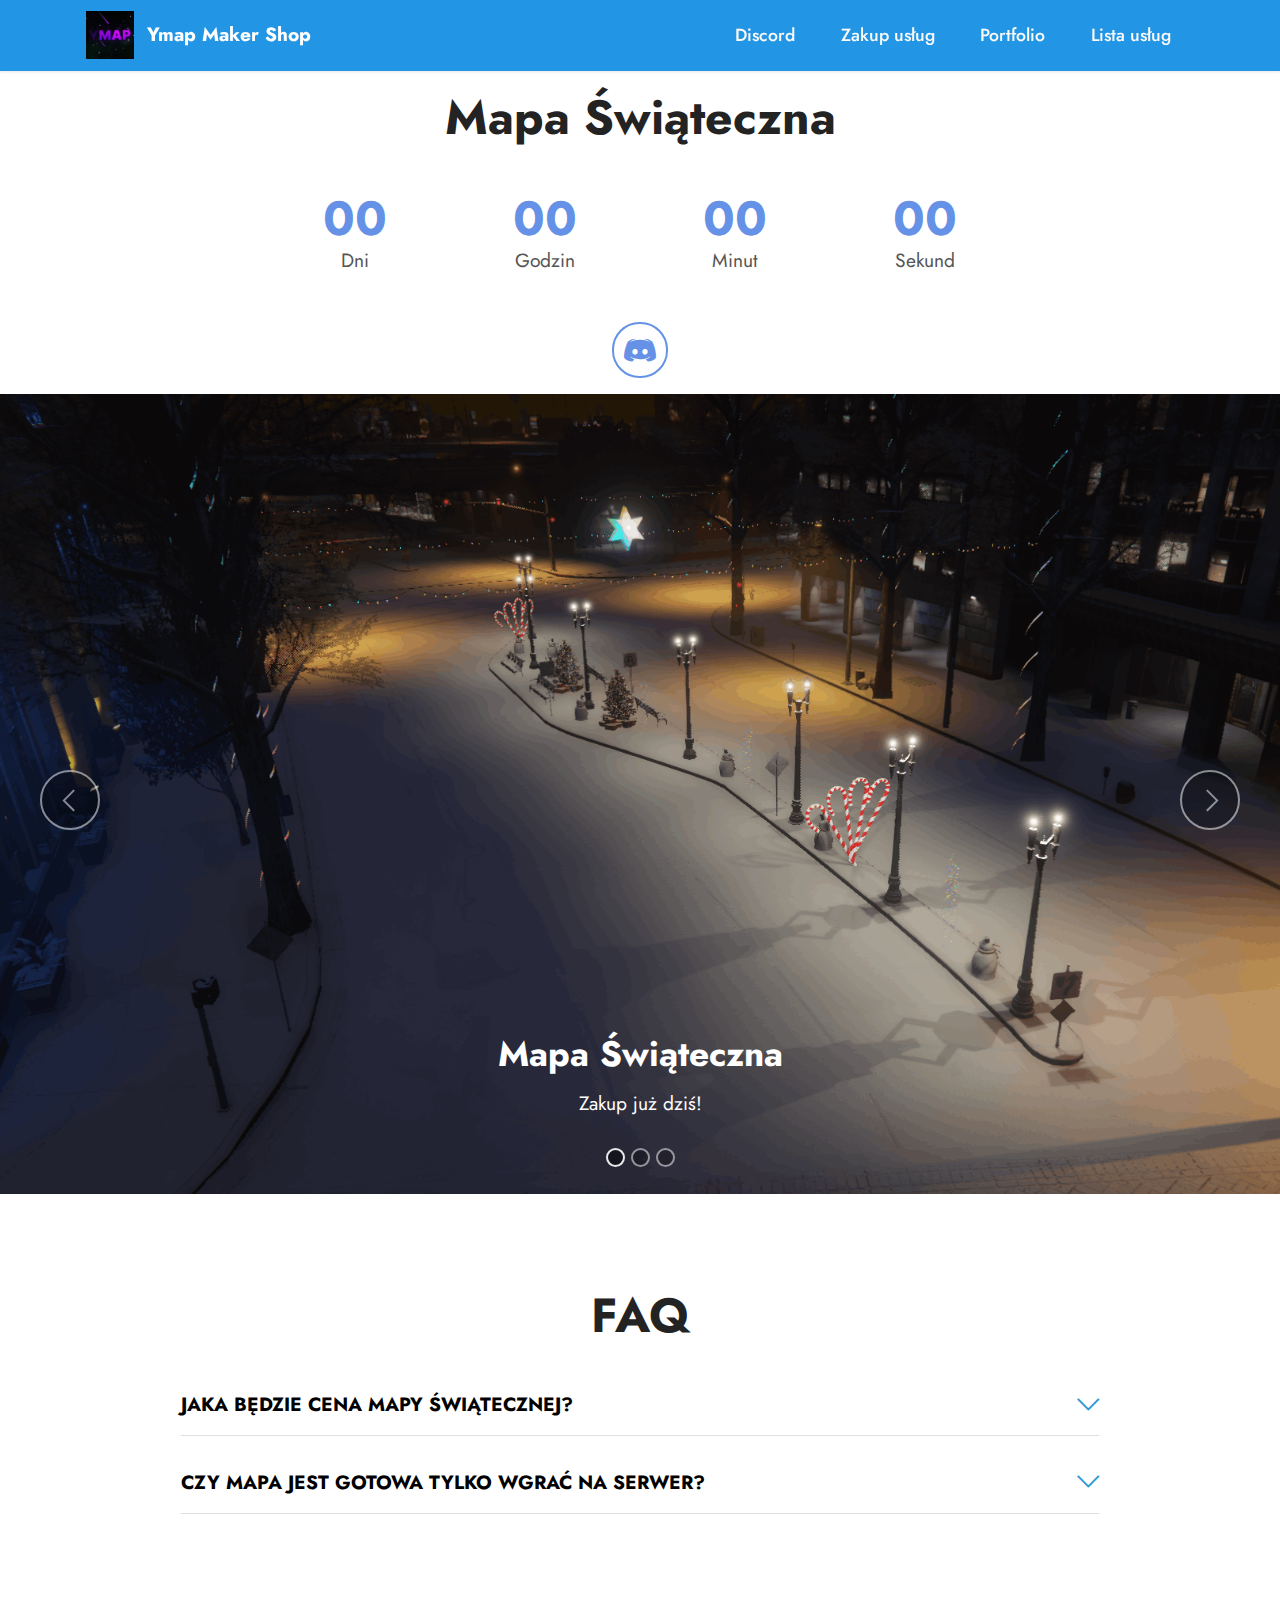
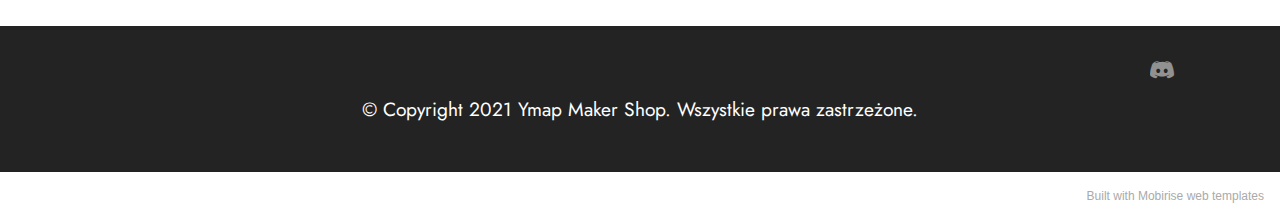
==== index.html @ 6f9fda53 "Add files via upload" ====
<!DOCTYPE html>
<html  >
<head>
  <!-- Site made with Mobirise Website Builder v5.5.2, https://mobirise.com -->
  <meta charset="UTF-8">
  <meta http-equiv="X-UA-Compatible" content="IE=edge">
  <meta name="generator" content="Mobirise v5.5.2, mobirise.com">
  <meta name="viewport" content="width=device-width, initial-scale=1, minimum-scale=1">
  <link rel="shortcut icon" href="assets/images/standard-2.gif" type="image/x-icon">
  <meta name="description" content="">
  
  
  <title>Główna</title>
  <link rel="stylesheet" href="assets/web/assets/mobirise-icons2/mobirise2.css">
  <link rel="stylesheet" href="assets/web/assets/mobirise-icons/mobirise-icons.css">
  <link rel="stylesheet" href="assets/bootstrap/css/bootstrap.min.css">
  <link rel="stylesheet" href="assets/bootstrap/css/bootstrap-grid.min.css">
  <link rel="stylesheet" href="assets/bootstrap/css/bootstrap-reboot.min.css">
  <link rel="stylesheet" href="assets/dropdown/css/style.css">
  <link rel="stylesheet" href="assets/socicon/css/styles.css">
  <link rel="stylesheet" href="assets/theme/css/style.css">
  <link rel="preload" href="https://fonts.googleapis.com/css?family=Jost:100,200,300,400,500,600,700,800,900,100i,200i,300i,400i,500i,600i,700i,800i,900i&display=swap" as="style" onload="this.onload=null;this.rel='stylesheet'">
  <noscript><link rel="stylesheet" href="https://fonts.googleapis.com/css?family=Jost:100,200,300,400,500,600,700,800,900,100i,200i,300i,400i,500i,600i,700i,800i,900i&display=swap"></noscript>
  <link rel="preload" as="style" href="assets/mobirise/css/mbr-additional.css"><link rel="stylesheet" href="assets/mobirise/css/mbr-additional.css" type="text/css">
  
  
  
  
</head>
<body>
  
  <section data-bs-version="5.1" class="menu menu2 cid-sPdNVo76ls" once="menu" id="menu2-p">
    
    <nav class="navbar navbar-dropdown navbar-fixed-top navbar-expand-lg">
        <div class="container">
            <div class="navbar-brand">
                <span class="navbar-logo">
                    
                        <a href="http://discord.gg/8wjPsvHcmG" target="_blank"><img src="assets/images/standard-2.gif" alt="" style="height: 3rem;"></a>
                    
                </span>
                <span class="navbar-caption-wrap"><a class="navbar-caption text-secondary text-primary display-7" href="http://discord.gg/8wjPsvHcmG" target="_blank">Ymap Maker Shop</a></span>
            </div>
            <button class="navbar-toggler" type="button" data-toggle="collapse" data-bs-toggle="collapse" data-target="#navbarSupportedContent" data-bs-target="#navbarSupportedContent" aria-controls="navbarNavAltMarkup" aria-expanded="false" aria-label="Toggle navigation">
                <div class="hamburger">
                    <span></span>
                    <span></span>
                    <span></span>
                    <span></span>
                </div>
            </button>
            <div class="collapse navbar-collapse" id="navbarSupportedContent">
                <ul class="navbar-nav nav-dropdown nav-right" data-app-modern-menu="true"><li class="nav-item"><a class="nav-link link text-white display-4" href="http://discord.gg/8wjPsvHcmG" target="_blank">Discord</a></li><li class="nav-item"><a class="nav-link link text-white text-primary display-4" href="page1.html#top">Zakup usług</a></li><li class="nav-item"><a class="nav-link link text-white text-primary display-4" href="page2.html">Portfolio</a></li><li class="nav-item"><a class="nav-link link text-white text-primary display-4" href="page3.html">Lista usług</a></li></ul>
                
                
            </div>
        </div>
    </nav>
</section>

<section data-bs-version="5.1" class="countdown3 cid-sPe6ToV5fa" id="countdown3-1p">
    
    
    <div class="container">
        <div class="row justify-content-center">
            <div class="col-lg-8">
                <h3 class="mbr-section-title mb-5 align-center mbr-fonts-style display-2">
                    <strong>Mapa Świąteczna</strong></h3>
                
                <div class="countdown-cont align-center mb-5">
                    <div class="daysCountdown col-xs-3 col-sm-3 col-md-3" title="Dni"></div>
                    <div class="hoursCountdown col-xs-3 col-sm-3 col-md-3" title="Godzin"></div>
                    <div class="minutesCountdown col-xs-3 col-sm-3 col-md-3" title="Minut"></div>
                    <div class="secondsCountdown col-xs-3 col-sm-3 col-md-3" title="Sekund"></div>
                    <div class="countdown" data-due-date="2021/12/01T17:00:00"></div>
                </div>
                
                <div class="icons-menu row justify-content-center display-7">
                    
                    
                    
                    
                <div class="soc-item col-auto">
                        <a href="https://discord.gg/8wjPsvHcmG" target="_blank" class="social__link">
                            <span class="mbr-iconfont socicon-discord socicon"></span>
                        </a>
                    </div></div>
                
            </div>
        </div>
    </div>
</section>

<section data-bs-version="5.1" class="slider1 cid-sPdY5KWxrz" id="slider1-16">
    
    <div class="carousel slide carousel-fade" id="sPefuNLKZF" data-ride="carousel" data-bs-ride="carousel" data-interval="3000" data-bs-interval="3000">
        <ol class="carousel-indicators">
            <li data-slide-to="0" data-bs-slide-to="0" class="active" data-target="#sPefuNLKZF" data-bs-target="#sPefuNLKZF"></li>
            <li data-slide-to="1" data-bs-slide-to="1" data-target="#sPefuNLKZF" data-bs-target="#sPefuNLKZF"></li>
            <li data-slide-to="2" data-bs-slide-to="2" data-target="#sPefuNLKZF" data-bs-target="#sPefuNLKZF"></li>
        </ol>
        <div class="carousel-inner">
            
            
            <div class="carousel-item slider-image item active">
                <div class="item-wrapper">
                    
                    
                    <div class="carousel-caption">
                        <h5 class="mbr-section-subtitle mbr-fonts-style display-5">
                            <strong>Mapa Świąteczna</strong></h5>
                        <p class="mbr-section-text mbr-fonts-style display-7">Zakup już dziś!</p>
                    </div>
                <a href="page1.html"><img class="d-block w-100" src="assets/images/swieta3-1624x1010.png" data-slide-to="1" data-bs-slide-to="1"></a></div>
            </div><div class="carousel-item slider-image item">
                <div class="item-wrapper">
                    
                    
                    <div class="carousel-caption">
                        <h5 class="mbr-section-subtitle mbr-fonts-style display-5"><strong>Mapa Świąteczna</strong></h5>
                        <p class="mbr-section-text mbr-fonts-style display-7">Zakup już dziś!</p>
                    </div>
                <a href="page1.html"><img class="d-block w-100" src="assets/images/swieta1-1532x720.png" data-slide-to="2" data-bs-slide-to="2"></a></div>
            </div><div class="carousel-item slider-image item">
                <div class="item-wrapper">
                    
                    
                    <div class="carousel-caption">
                        <h5 class="mbr-section-subtitle mbr-fonts-style display-5"><strong>Mapa Świąteczna</strong></h5>
                        <p class="mbr-section-text mbr-fonts-style display-7">Zakup już dziś!</p>
                    </div>
                <a href="page1.html"><img class="d-block w-100" src="assets/images/swieta2-1293x668.png" data-slide-to="0" data-bs-slide-to="0"></a></div>
            </div>
        </div>
        <a class="carousel-control carousel-control-prev" role="button" data-slide="prev" data-bs-slide="prev" href="#sPefuNLKZF">
            <span class="mobi-mbri mobi-mbri-arrow-prev" aria-hidden="true"></span>
            <span class="sr-only visually-hidden">Previous</span>
        </a>
        <a class="carousel-control carousel-control-next" role="button" data-slide="next" data-bs-slide="next" href="#sPefuNLKZF">
            <span class="mobi-mbri mobi-mbri-arrow-next" aria-hidden="true"></span>
            <span class="sr-only visually-hidden">Next</span>
        </a>
    </div>
</section>

<section data-bs-version="5.1" class="content17 cid-sPdJrrEGUK" id="content17-k">

    

    
    
    <div class="container">
        
            <div class="row justify-content-center">
                <div class="col-12 col-md-10">
                    <div class="section-head align-center mb-4">
                        <h3 class="mbr-section-title mb-0 mbr-fonts-style display-2"><strong>FAQ</strong>
                        </h3>
                        
                    </div>
                    
                    <div id="bootstrap-toggle" class="toggle-panel accordionStyles tab-content">
                        <div class="card mb-3">
                            <div class="card-header" role="tab" id="headingOne">
                                <a role="button" class="collapsed panel-title text-black" data-toggle="collapse" data-bs-toggle="collapse" data-core="" href="#collapse1_8" aria-expanded="false" aria-controls="collapse1">
                                    <h6 class="panel-title-edit mbr-fonts-style mb-0 display-7"><strong>JAKA BĘDZIE CENA MAPY ŚWIĄTECZNEJ?</strong>
                                </h6>
                                    <span class="sign mbr-iconfont mbri-arrow-down"></span>
                                </a>
                            </div>
                            <div id="collapse1_8" class="panel-collapse noScroll collapse" role="tabpanel" aria-labelledby="headingOne">
                                <div class="panel-body">
                                    <p class="mbr-fonts-style panel-text display-7">Cena jeszcze nie jest ustalona ale przewidywana kwota to 50 - 110 zł.</p>
                                </div>
                            </div>
                        </div>
                        <div class="card mb-3">
                            <div class="card-header" role="tab" id="headingTwo">
                                <a role="button" class="collapsed panel-title text-black" data-toggle="collapse" data-bs-toggle="collapse" data-core="" href="#collapse2_8" aria-expanded="false" aria-controls="collapse2">
                                    <h6 class="panel-title-edit mbr-fonts-style mb-0 display-7"><strong>CZY MAPA JEST GOTOWA TYLKO WGRAĆ NA SERWER?</strong></h6>
                                    <span class="sign mbr-iconfont mbri-arrow-down"></span>
                                </a>

                            </div>
                            <div id="collapse2_8" class="panel-collapse noScroll collapse" role="tabpanel" aria-labelledby="headingTwo">
                                <div class="panel-body">
                                    <p class="mbr-fonts-style panel-text display-7">Tak, mapa będzie gotowa od razu na serwer Fivem, wystarczy tylko komendę w server.cfg</p>
                                </div>
                            </div>
                        </div>
                        
                        
                        
                        
                    </div>
                </div>
            </div>
        </div>
</section>

<section data-bs-version="5.1" class="footer3 cid-s48P1Icc8J" once="footers" id="footer3-i">

    

    

    <div class="container">
        <div class="media-container-row align-center mbr-white">
            
            <div class="row social-row">
                <div class="social-list align-right pb-2">
                    
                    
                    
                    
                    
                    
                <div class="soc-item">
                        <a href="https://discord.gg/8wjPsvHcmG" target="_blank">
                            <span class="mbr-iconfont mbr-iconfont-social socicon-discord socicon"></span>
                        </a>
                    </div></div>
            </div>
            <div class="row row-copirayt">
                <p class="mbr-text mb-0 mbr-fonts-style mbr-white align-center display-7">© Copyright 2021 Ymap Maker Shop. Wszystkie prawa zastrzeżone.</p>
            </div>
        </div>
    </div>
</section><section style="background-color: #fff; font-family: -apple-system, BlinkMacSystemFont, 'Segoe UI', 'Roboto', 'Helvetica Neue', Arial, sans-serif; color:#aaa; font-size:12px; padding: 0; align-items: center; display: flex;"><a href="https://mobirise.site/z" style="flex: 1 1; height: 3rem; padding-left: 1rem;"></a><p style="flex: 0 0 auto; margin:0; padding-right:1rem;">Built with Mobirise <a href="https://mobirise.site/u" style="color:#aaa;">web</a> templates</p></section><script src="assets/bootstrap/js/bootstrap.bundle.min.js"></script>  <script src="assets/smoothscroll/smooth-scroll.js"></script>  <script src="assets/ytplayer/index.js"></script>  <script src="assets/countdown/countdown.js"></script>  <script src="assets/mbr-switch-arrow/mbr-switch-arrow.js"></script>  <script src="assets/dropdown/js/navbar-dropdown.js"></script>  <script src="assets/theme/js/script.js"></script>  
  
  
</body>
</html>
---- assets/web/assets/mobirise-icons2/mobirise2.css ----
@font-face {
  font-family: 'Moririse2';
  font-display: swap;
  src:  url('mobirise2.eot?f2bix4');
  src:  url('mobirise2.eot?f2bix4#iefix') format('embedded-opentype'),
    url('mobirise2.ttf?f2bix4') format('truetype'),
    url('mobirise2.woff?f2bix4') format('woff'),
    url('mobirise2.svg?f2bix4#mobirise2') format('svg');
  font-weight: normal;
  font-style: normal;
}

[class^="mobi-"], [class*=" mobi-"] {
  /* use !important to prevent issues with browser extensions that change fonts */
  font-family: 'Moririse2' !important;
  speak: none;
  font-style: normal;
  font-weight: normal;
  font-variant: normal;
  text-transform: none;
  line-height: 1;

  /* Better Font Rendering =========== */
  -webkit-font-smoothing: antialiased;
  -moz-osx-font-smoothing: grayscale;
}

.mobi-mbri-add-submenu:before {
  content: "\e900";
}
.mobi-mbri-alert:before {
  content: "\e901";
}
.mobi-mbri-align-center:before {
  content: "\e902";
}
.mobi-mbri-align-justify:before {
  content: "\e903";
}
.mobi-mbri-align-left:before {
  content: "\e904";
}
.mobi-mbri-align-right:before {
  content: "\e905";
}
.mobi-mbri-android:before {
  content: "\e906";
}
.mobi-mbri-apple:before {
  content: "\e907";
}
.mobi-mbri-arrow-down:before {
  content: "\e908";
}
.mobi-mbri-arrow-next:before {
  content: "\e909";
}
.mobi-mbri-arrow-prev:before {
  content: "\e90a";
}
.mobi-mbri-arrow-up:before {
  content: "\e90b";
}
.mobi-mbri-bold:before {
  content: "\e90c";
}
.mobi-mbri-bookmark:before {
  content: "\e90d";
}
.mobi-mbri-bootstrap:before {
  content: "\e90e";
}
.mobi-mbri-briefcase:before {
  content: "\e90f";
}
.mobi-mbri-browse:before {
  content: "\e910";
}
.mobi-mbri-bulleted-list:before {
  content: "\e911";
}
.mobi-mbri-calendar:before {
  content: "\e912";
}
.mobi-mbri-camera:before {
  content: "\e913";
}
.mobi-mbri-cart-add:before {
  content: "\e914";
}
.mobi-mbri-cart-full:before {
  content: "\e915";
}
.mobi-mbri-cash:before {
  content: "\e916";
}
.mobi-mbri-change-style:before {
  content: "\e917";
}
.mobi-mbri-chat:before {
  content: "\e918";
}
.mobi-mbri-clock:before {
  content: "\e919";
}
.mobi-mbri-close:before {
  content: "\e91a";
}
.mobi-mbri-cloud:before {
  content: "\e91b";
}
.mobi-mbri-code:before {
  content: "\e91c";
}
.mobi-mbri-contact-form:before {
  content: "\e91d";
}
.mobi-mbri-credit-card:before {
  content: "\e91e";
}
.mobi-mbri-cursor-click:before {
  content: "\e91f";
}
.mobi-mbri-cust-feedback:before {
  content: "\e920";
}
.mobi-mbri-database:before {
  content: "\e921";
}
.mobi-mbri-delivery:before {
  content: "\e922";
}
.mobi-mbri-desktop:before {
  content: "\e923";
}
.mobi-mbri-devices:before {
  content: "\e924";
}
.mobi-mbri-down:before {
  content: "\e925";
}
.mobi-mbri-download-2:before {
  content: "\e926";
}
.mobi-mbri-download:before {
  content: "\e927";
}
.mobi-mbri-drag-n-drop-2:before {
  content: "\e928";
}
.mobi-mbri-drag-n-drop:before {
  content: "\e929";
}
.mobi-mbri-edit-2:before {
  content: "\e92a";
}
.mobi-mbri-edit:before {
  content: "\e92b";
}
.mobi-mbri-error:before {
  content: "\e92c";
}
.mobi-mbri-extension:before {
  content: "\e92d";
}
.mobi-mbri-features:before {
  content: "\e92e";
}
.mobi-mbri-file:before {
  content: "\e92f";
}
.mobi-mbri-flag:before {
  content: "\e930";
}
.mobi-mbri-folder:before {
  content: "\e931";
}
.mobi-mbri-gift:before {
  content: "\e932";
}
.mobi-mbri-github:before {
  content: "\e933";
}
.mobi-mbri-globe-2:before {
  content: "\e934";
}
.mobi-mbri-globe:before {
  content: "\e935";
}
.mobi-mbri-growing-chart:before {
  content: "\e936";
}
.mobi-mbri-hearth:before {
  content: "\e937";
}
.mobi-mbri-help:before {
  content: "\e938";
}
.mobi-mbri-home:before {
  content: "\e939";
}
.mobi-mbri-hot-cup:before {
  content: "\e93a";
}
.mobi-mbri-idea:before {
  content: "\e93b";
}
.mobi-mbri-image-gallery:before {
  content: "\e93c";
}
.mobi-mbri-image-slider:before {
  content: "\e93d";
}
.mobi-mbri-info:before {
  content: "\e93e";
}
.mobi-mbri-italic:before {
  content: "\e93f";
}
.mobi-mbri-key:before {
  content: "\e940";
}
.mobi-mbri-laptop:before {
  content: "\e941";
}
.mobi-mbri-layers:before {
  content: "\e942";
}
.mobi-mbri-left-right:before {
  content: "\e943";
}
.mobi-mbri-left:before {
  content: "\e944";
}
.mobi-mbri-letter:before {
  content: "\e945";
}
.mobi-mbri-like:before {
  content: "\e946";
}
.mobi-mbri-link:before {
  content: "\e947";
}
.mobi-mbri-lock:before {
  content: "\e948";
}
.mobi-mbri-login:before {
  content: "\e949";
}
.mobi-mbri-logout:before {
  content: "\e94a";
}
.mobi-mbri-magic-stick:before {
  content: "\e94b";
}
.mobi-mbri-map-pin:before {
  content: "\e94c";
}
.mobi-mbri-menu:before {
  content: "\e94d";
}
.mobi-mbri-mobile-2:before {
  content: "\e94e";
}
.mobi-mbri-mobile-horizontal:before {
  content: "\e94f";
}
.mobi-mbri-mobile:before {
  content: "\e950";
}
.mobi-mbri-mobirise:before {
  content: "\e951";
}
.mobi-mbri-more-horizontal:before {
  content: "\e952";
}
.mobi-mbri-more-vertical:before {
  content: "\e953";
}
.mobi-mbri-music:before {
  content: "\e954";
}
.mobi-mbri-new-file:before {
  content: "\e955";
}
.mobi-mbri-numbered-list:before {
  content: "\e956";
}
.mobi-mbri-opened-folder:before {
  content: "\e957";
}
.mobi-mbri-pages:before {
  content: "\e958";
}
.mobi-mbri-paper-plane:before {
  content: "\e959";
}
.mobi-mbri-paperclip:before {
  content: "\e95a";
}
.mobi-mbri-phone:before {
  content: "\e95b";
}
.mobi-mbri-photo:before {
  content: "\e95c";
}
.mobi-mbri-photos:before {
  content: "\e95d";
}
.mobi-mbri-pin:before {
  content: "\e95e";
}
.mobi-mbri-play:before {
  content: "\e95f";
}
.mobi-mbri-plus:before {
  content: "\e960";
}
.mobi-mbri-preview:before {
  content: "\e961";
}
.mobi-mbri-print:before {
  content: "\e962";
}
.mobi-mbri-protect:before {
  content: "\e963";
}
.mobi-mbri-question:before {
  content: "\e964";
}
.mobi-mbri-quote-left:before {
  content: "\e965";
}
.mobi-mbri-quote-right:before {
  content: "\e966";
}
.mobi-mbri-redo:before {
  content: "\e967";
}
.mobi-mbri-refresh:before {
  content: "\e968";
}
.mobi-mbri-responsive-2:before {
  content: "\e969";
}
.mobi-mbri-responsive:before {
  content: "\e96a";
}
.mobi-mbri-right:before {
  content: "\e96b";
}
.mobi-mbri-rocket:before {
  content: "\e96c";
}
.mobi-mbri-sad-face:before {
  content: "\e96d";
}
.mobi-mbri-sale:before {
  content: "\e96e";
}
.mobi-mbri-save:before {
  content: "\e96f";
}
.mobi-mbri-search:before {
  content: "\e970";
}
.mobi-mbri-setting-2:before {
  content: "\e971";
}
.mobi-mbri-setting-3:before {
  content: "\e972";
}
.mobi-mbri-setting:before {
  content: "\e973";
}
.mobi-mbri-share:before {
  content: "\e974";
}
.mobi-mbri-shopping-bag:before {
  content: "\e975";
}
.mobi-mbri-shopping-basket:before {
  content: "\e976";
}
.mobi-mbri-shopping-cart:before {
  content: "\e977";
}
.mobi-mbri-sites:before {
  content: "\e978";
}
.mobi-mbri-smile-face:before {
  content: "\e979";
}
.mobi-mbri-speed:before {
  content: "\e97a";
}
.mobi-mbri-star:before {
  content: "\e97b";
}
.mobi-mbri-success:before {
  content: "\e97c";
}
.mobi-mbri-sun:before {
  content: "\e97d";
}
.mobi-mbri-sun2:before {
  content: "\e97e";
}
.mobi-mbri-tablet-vertical:before {
  content: "\e97f";
}
.mobi-mbri-tablet:before {
  content: "\e980";
}
.mobi-mbri-target:before {
  content: "\e981";
}
.mobi-mbri-timer:before {
  content: "\e982";
}
.mobi-mbri-to-ftp:before {
  content: "\e983";
}
.mobi-mbri-to-local-drive:before {
  content: "\e984";
}
.mobi-mbri-touch-swipe:before {
  content: "\e985";
}
.mobi-mbri-touch:before {
  content: "\e986";
}
.mobi-mbri-trash:before {
  content: "\e987";
}
.mobi-mbri-underline:before {
  content: "\e988";
}
.mobi-mbri-undo:before {
  content: "\e989";
}
.mobi-mbri-unlink:before {
  content: "\e98a";
}
.mobi-mbri-unlock:before {
  content: "\e98b";
}
.mobi-mbri-up-down:before {
  content: "\e98c";
}
.mobi-mbri-up:before {
  content: "\e98d";
}
.mobi-mbri-update:before {
  content: "\e98e";
}
.mobi-mbri-upload-2:before {
  content: "\e98f";
}
.mobi-mbri-upload:before {
  content: "\e990";
}
.mobi-mbri-user-2:before {
  content: "\e991";
}
.mobi-mbri-user:before {
  content: "\e992";
}
.mobi-mbri-users:before {
  content: "\e993";
}
.mobi-mbri-video-play:before {
  content: "\e994";
}
.mobi-mbri-video:before {
  content: "\e995";
}
.mobi-mbri-watch:before {
  content: "\e996";
}
.mobi-mbri-website-theme-2:before {
  content: "\e997";
}
.mobi-mbri-website-theme:before {
  content: "\e998";
}
.mobi-mbri-wifi:before {
  content: "\e999";
}
.mobi-mbri-windows:before {
  content: "\e99a";
}
.mobi-mbri-zoom-in:before {
  content: "\e99b";
}
.mobi-mbri-zoom-out:before {
  content: "\e99c";
}
---- assets/web/assets/mobirise-icons/mobirise-icons.css ----
@font-face {
  font-family: 'MobiriseIcons';
  src:  url('mobirise-icons.eot?spat4u');
  src:  url('mobirise-icons.eot?spat4u#iefix') format('embedded-opentype'),
    url('mobirise-icons.ttf?spat4u') format('truetype'),
    url('mobirise-icons.woff?spat4u') format('woff'),
    url('mobirise-icons.svg?spat4u#MobiriseIcons') format('svg');
  font-weight: normal;
  font-style: normal;
  font-display: swap;
}

[class^="mbri-"], [class*=" mbri-"] {
  /* use !important to prevent issues with browser extensions that change fonts */
  font-family: MobiriseIcons !important;
  speak: none;
  font-style: normal;
  font-weight: normal;
  font-variant: normal;
  text-transform: none;
  line-height: 1;

  /* Better Font Rendering =========== */
  -webkit-font-smoothing: antialiased;
  -moz-osx-font-smoothing: grayscale;
}

.mbri-add-submenu:before {
  content: "\e900";
}
.mbri-alert:before {
  content: "\e901";
}
.mbri-align-center:before {
  content: "\e902";
}
.mbri-align-justify:before {
  content: "\e903";
}
.mbri-align-left:before {
  content: "\e904";
}
.mbri-align-right:before {
  content: "\e905";
}
.mbri-android:before {
  content: "\e906";
}
.mbri-apple:before {
  content: "\e907";
}
.mbri-arrow-down:before {
  content: "\e908";
}
.mbri-arrow-next:before {
  content: "\e909";
}
.mbri-arrow-prev:before {
  content: "\e90a";
}
.mbri-arrow-up:before {
  content: "\e90b";
}
.mbri-bold:before {
  content: "\e90c";
}
.mbri-bookmark:before {
  content: "\e90d";
}
.mbri-bootstrap:before {
  content: "\e90e";
}
.mbri-briefcase:before {
  content: "\e90f";
}
.mbri-browse:before {
  content: "\e910";
}
.mbri-bulleted-list:before {
  content: "\e911";
}
.mbri-calendar:before {
  content: "\e912";
}
.mbri-camera:before {
  content: "\e913";
}
.mbri-cart-add:before {
  content: "\e914";
}
.mbri-cart-full:before {
  content: "\e915";
}
.mbri-cash:before {
  content: "\e916";
}
.mbri-change-style:before {
  content: "\e917";
}
.mbri-chat:before {
  content: "\e918";
}
.mbri-clock:before {
  content: "\e919";
}
.mbri-close:before {
  content: "\e91a";
}
.mbri-cloud:before {
  content: "\e91b";
}
.mbri-code:before {
  content: "\e91c";
}
.mbri-contact-form:before {
  content: "\e91d";
}
.mbri-credit-card:before {
  content: "\e91e";
}
.mbri-cursor-click:before {
  content: "\e91f";
}
.mbri-cust-feedback:before {
  content: "\e920";
}
.mbri-database:before {
  content: "\e921";
}
.mbri-delivery:before {
  content: "\e922";
}
.mbri-desktop:before {
  content: "\e923";
}
.mbri-devices:before {
  content: "\e924";
}
.mbri-down:before {
  content: "\e925";
}
.mbri-download:before {
  content: "\e989";
}
.mbri-drag-n-drop:before {
  content: "\e927";
}
.mbri-drag-n-drop2:before {
  content: "\e928";
}
.mbri-edit:before {
  content: "\e929";
}
.mbri-edit2:before {
  content: "\e92a";
}
.mbri-error:before {
  content: "\e92b";
}
.mbri-extension:before {
  content: "\e92c";
}
.mbri-features:before {
  content: "\e92d";
}
.mbri-file:before {
  content: "\e92e";
}
.mbri-flag:before {
  content: "\e92f";
}
.mbri-folder:before {
  content: "\e930";
}
.mbri-gift:before {
  content: "\e931";
}
.mbri-github:before {
  content: "\e932";
}
.mbri-globe:before {
  content: "\e933";
}
.mbri-globe-2:before {
  content: "\e934";
}
.mbri-growing-chart:before {
  content: "\e935";
}
.mbri-hearth:before {
  content: "\e936";
}
.mbri-help:before {
  content: "\e937";
}
.mbri-home:before {
  content: "\e938";
}
.mbri-hot-cup:before {
  content: "\e939";
}
.mbri-idea:before {
  content: "\e93a";
}
.mbri-image-gallery:before {
  content: "\e93b";
}
.mbri-image-slider:before {
  content: "\e93c";
}
.mbri-info:before {
  content: "\e93d";
}
.mbri-italic:before {
  content: "\e93e";
}
.mbri-key:before {
  content: "\e93f";
}
.mbri-laptop:before {
  content: "\e940";
}
.mbri-layers:before {
  content: "\e941";
}
.mbri-left-right:before {
  content: "\e942";
}
.mbri-left:before {
  content: "\e943";
}
.mbri-letter:before {
  content: "\e944";
}
.mbri-like:before {
  content: "\e945";
}
.mbri-link:before {
  content: "\e946";
}
.mbri-lock:before {
  content: "\e947";
}
.mbri-login:before {
  content: "\e948";
}
.mbri-logout:before {
  content: "\e949";
}
.mbri-magic-stick:before {
  content: "\e94a";
}
.mbri-map-pin:before {
  content: "\e94b";
}
.mbri-menu:before {
  content: "\e94c";
}
.mbri-mobile:before {
  content: "\e94d";
}
.mbri-mobile2:before {
  content: "\e94e";
}
.mbri-mobirise:before {
  content: "\e94f";
}
.mbri-more-horizontal:before {
  content: "\e950";
}
.mbri-more-vertical:before {
  content: "\e951";
}
.mbri-music:before {
  content: "\e952";
}
.mbri-new-file:before {
  content: "\e953";
}
.mbri-numbered-list:before {
  content: "\e954";
}
.mbri-opened-folder:before {
  content: "\e955";
}
.mbri-pages:before {
  content: "\e956";
}
.mbri-paper-plane:before {
  content: "\e957";
}
.mbri-paperclip:before {
  content: "\e958";
}
.mbri-photo:before {
  content: "\e959";
}
.mbri-photos:before {
  content: "\e95a";
}
.mbri-pin:before {
  content: "\e95b";
}
.mbri-play:before {
  content: "\e95c";
}
.mbri-plus:before {
  content: "\e95d";
}
.mbri-preview:before {
  content: "\e95e";
}
.mbri-print:before {
  content: "\e95f";
}
.mbri-protect:before {
  content: "\e960";
}
.mbri-question:before {
  content: "\e961";
}
.mbri-quote-left:before {
  content: "\e962";
}
.mbri-quote-right:before {
  content: "\e963";
}
.mbri-refresh:before {
  content: "\e964";
}
.mbri-responsive:before {
  content: "\e965";
}
.mbri-right:before {
  content: "\e966";
}
.mbri-rocket:before {
  content: "\e967";
}
.mbri-sad-face:before {
  content: "\e968";
}
.mbri-sale:before {
  content: "\e969";
}
.mbri-save:before {
  content: "\e96a";
}
.mbri-search:before {
  content: "\e96b";
}
.mbri-setting:before {
  content: "\e96c";
}
.mbri-setting2:before {
  content: "\e96d";
}
.mbri-setting3:before {
  content: "\e96e";
}
.mbri-share:before {
  content: "\e96f";
}
.mbri-shopping-bag:before {
  content: "\e970";
}
.mbri-shopping-basket:before {
  content: "\e971";
}
.mbri-shopping-cart:before {
  content: "\e972";
}
.mbri-sites:before {
  content: "\e973";
}
.mbri-smile-face:before {
  content: "\e974";
}
.mbri-speed:before {
  content: "\e975";
}
.mbri-star:before {
  content: "\e976";
}
.mbri-success:before {
  content: "\e977";
}
.mbri-sun:before {
  content: "\e978";
}
.mbri-sun2:before {
  content: "\e979";
}
.mbri-tablet:before {
  content: "\e97a";
}
.mbri-tablet-vertical:before {
  content: "\e97b";
}
.mbri-target:before {
  content: "\e97c";
}
.mbri-timer:before {
  content: "\e97d";
}
.mbri-to-ftp:before {
  content: "\e97e";
}
.mbri-to-local-drive:before {
  content: "\e97f";
}
.mbri-touch-swipe:before {
  content: "\e980";
}
.mbri-touch:before {
  content: "\e981";
}
.mbri-trash:before {
  content: "\e982";
}
.mbri-underline:before {
  content: "\e983";
}
.mbri-unlink:before {
  content: "\e984";
}
.mbri-unlock:before {
  content: "\e985";
}
.mbri-up-down:before {
  content: "\e986";
}
.mbri-up:before {
  content: "\e987";
}
.mbri-update:before {
  content: "\e988";
}
.mbri-upload:before {
 content: "\e926"; 
}
.mbri-user:before {
  content: "\e98a";
}
.mbri-user2:before {
  content: "\e98b";
}
.mbri-users:before {
  content: "\e98c";
}
.mbri-video:before {
  content: "\e98d";
}
.mbri-video-play:before {
  content: "\e98e";
}
.mbri-watch:before {
  content: "\e98f";
}
.mbri-website-theme:before {
  content: "\e990";
}
.mbri-wifi:before {
  content: "\e991";
}
.mbri-windows:before {
  content: "\e992";
}
.mbri-zoom-out:before {
  content: "\e993";
}
.mbri-redo:before {
  content: "\e994";
}
.mbri-undo:before {
  content: "\e995";
}
---- assets/dropdown/css/style.css ----
.navbar-dropdown {
  left: 0;
  padding: 0;
  position: absolute;
  right: 0;
  top: 0;
  transition: all 0.45s ease;
  z-index: 1030;
  background: #282828; }
  .navbar-dropdown .navbar-logo {
    margin-right: 0.8rem;
    transition: margin 0.3s ease-in-out;
    vertical-align: middle; }
    .navbar-dropdown .navbar-logo img {
      height: 3.125rem;
      transition: all 0.3s ease-in-out; }
    .navbar-dropdown .navbar-logo.mbr-iconfont {
      font-size: 3.125rem;
      line-height: 3.125rem; }
  .navbar-dropdown .navbar-caption {
    font-weight: 700;
    white-space: normal;
    vertical-align: -4px;
    line-height: 3.125rem !important; }
    .navbar-dropdown .navbar-caption, .navbar-dropdown .navbar-caption:hover {
      color: inherit;
      text-decoration: none; }
  .navbar-dropdown .mbr-iconfont + .navbar-caption {
    vertical-align: -1px; }
  .navbar-dropdown.navbar-fixed-top {
    position: fixed; }
  .navbar-dropdown .navbar-brand span {
    vertical-align: -4px; }
  .navbar-dropdown.bg-color.transparent {
    background: none; }
  .navbar-dropdown.navbar-short .navbar-brand {
    padding: 0.625rem 0; }
    .navbar-dropdown.navbar-short .navbar-brand span {
      vertical-align: -1px; }
  .navbar-dropdown.navbar-short .navbar-caption {
    line-height: 2.375rem !important;
    vertical-align: -2px; }
  .navbar-dropdown.navbar-short .navbar-logo {
    margin-right: 0.5rem; }
    .navbar-dropdown.navbar-short .navbar-logo img {
      height: 2.375rem; }
    .navbar-dropdown.navbar-short .navbar-logo.mbr-iconfont {
      font-size: 2.375rem;
      line-height: 2.375rem; }
  .navbar-dropdown.navbar-short .mbr-table-cell {
    height: 3.625rem; }
  .navbar-dropdown .navbar-close {
    left: 0.6875rem;
    position: fixed;
    top: 0.75rem;
    z-index: 1000; }
  .navbar-dropdown .hamburger-icon {
    content: "";
    display: inline-block;
    vertical-align: middle;
    width: 16px;
    -webkit-box-shadow: 0 -6px 0 1px #282828,0 0 0 1px #282828,0 6px 0 1px #282828;
    -moz-box-shadow: 0 -6px 0 1px #282828,0 0 0 1px #282828,0 6px 0 1px #282828;
    box-shadow: 0 -6px 0 1px #282828,0 0 0 1px #282828,0 6px 0 1px #282828; }

.dropdown-menu .dropdown-toggle[data-toggle="dropdown-submenu"]::after {
  border-bottom: 0.35em solid transparent;
  border-left: 0.35em solid;
  border-right: 0;
  border-top: 0.35em solid transparent;
  margin-left: 0.3rem; }

.dropdown-menu .dropdown-item:focus {
  outline: 0; }

.nav-dropdown {
  font-size: 0.75rem;
  font-weight: 500;
  height: auto !important; }
  .nav-dropdown .nav-btn {
    padding-left: 1rem; }
  .nav-dropdown .link {
    margin: .667em 1.667em;
    font-weight: 500;
    padding: 0;
    transition: color .2s ease-in-out; }
    .nav-dropdown .link.dropdown-toggle {
      margin-right: 2.583em; }
      .nav-dropdown .link.dropdown-toggle::after {
        margin-left: .25rem;
        border-top: 0.35em solid;
        border-right: 0.35em solid transparent;
        border-left: 0.35em solid transparent;
        border-bottom: 0; }
      .nav-dropdown .link.dropdown-toggle[aria-expanded="true"] {
        margin: 0;
        padding: 0.667em 3.263em  0.667em 1.667em; }
  .nav-dropdown .link::after,
  .nav-dropdown .dropdown-item::after {
    color: inherit; }
  .nav-dropdown .btn {
    font-size: 0.75rem;
    font-weight: 700;
    letter-spacing: 0;
    margin-bottom: 0;
    padding-left: 1.25rem;
    padding-right: 1.25rem; }
  .nav-dropdown .dropdown-menu {
    border-radius: 0;
    border: 0;
    left: 0;
    margin: 0;
    padding-bottom: 1.25rem;
    padding-top: 1.25rem;
    position: relative; }
  .nav-dropdown .dropdown-submenu {
    margin-left: 0.125rem;
    top: 0; }
  .nav-dropdown .dropdown-item {
    font-weight: 500;
    line-height: 2;
    padding: 0.3846em 4.615em 0.3846em 1.5385em;
    position: relative;
    transition: color .2s ease-in-out, background-color .2s ease-in-out; }
    .nav-dropdown .dropdown-item::after {
      margin-top: -0.3077em;
      position: absolute;
      right: 1.1538em;
      top: 50%; }
    .nav-dropdown .dropdown-item:focus, .nav-dropdown .dropdown-item:hover {
      background: none; }

@media (max-width: 767px) {
  .nav-dropdown.navbar-toggleable-sm {
    bottom: 0;
    display: none;
    left: 0;
    overflow-x: hidden;
    position: fixed;
    top: 0;
    transform: translateX(-100%);
    -ms-transform: translateX(-100%);
    -webkit-transform: translateX(-100%);
    width: 18.75rem;
    z-index: 999; } }
.nav-dropdown.navbar-toggleable-xl {
  bottom: 0;
  display: none;
  left: 0;
  overflow-x: hidden;
  position: fixed;
  top: 0;
  transform: translateX(-100%);
  -ms-transform: translateX(-100%);
  -webkit-transform: translateX(-100%);
  width: 18.75rem;
  z-index: 999; }

.nav-dropdown-sm {
  display: block !important;
  overflow-x: hidden;
  overflow: auto;
  padding-top: 3.875rem; }
  .nav-dropdown-sm::after {
    content: "";
    display: block;
    height: 3rem;
    width: 100%; }
  .nav-dropdown-sm.collapse.in ~ .navbar-close {
    display: block !important; }
  .nav-dropdown-sm.collapsing, .nav-dropdown-sm.collapse.in {
    transform: translateX(0);
    -ms-transform: translateX(0);
    -webkit-transform: translateX(0);
    transition: all 0.25s ease-out;
    -webkit-transition: all 0.25s ease-out;
    background: #282828; }
  .nav-dropdown-sm.collapsing[aria-expanded="false"] {
    transform: translateX(-100%);
    -ms-transform: translateX(-100%);
    -webkit-transform: translateX(-100%); }
  .nav-dropdown-sm .nav-item {
    display: block;
    margin-left: 0 !important;
    padding-left: 0; }
  .nav-dropdown-sm .link,
  .nav-dropdown-sm .dropdown-item {
    border-top: 1px dotted rgba(255, 255, 255, 0.1);
    font-size: 0.8125rem;
    line-height: 1.6;
    margin: 0 !important;
    padding: 0.875rem 2.4rem 0.875rem 1.5625rem !important;
    position: relative;
    white-space: normal; }
    .nav-dropdown-sm .link:focus, .nav-dropdown-sm .link:hover,
    .nav-dropdown-sm .dropdown-item:focus,
    .nav-dropdown-sm .dropdown-item:hover {
      background: rgba(0, 0, 0, 0.2) !important;
      color: #c0a375; }
  .nav-dropdown-sm .nav-btn {
    position: relative;
    padding: 1.5625rem 1.5625rem 0 1.5625rem; }
    .nav-dropdown-sm .nav-btn::before {
      border-top: 1px dotted rgba(255, 255, 255, 0.1);
      content: "";
      left: 0;
      position: absolute;
      top: 0;
      width: 100%; }
    .nav-dropdown-sm .nav-btn + .nav-btn {
      padding-top: 0.625rem; }
      .nav-dropdown-sm .nav-btn + .nav-btn::before {
        display: none; }
  .nav-dropdown-sm .btn {
    padding: 0.625rem 0; }
  .nav-dropdown-sm .dropdown-toggle[data-toggle="dropdown-submenu"]::after {
    margin-left: .25rem;
    border-top: 0.35em solid;
    border-right: 0.35em solid transparent;
    border-left: 0.35em solid transparent;
    border-bottom: 0; }
  .nav-dropdown-sm .dropdown-toggle[data-toggle="dropdown-submenu"][aria-expanded="true"]::after {
    border-top: 0;
    border-right: 0.35em solid transparent;
    border-left: 0.35em solid transparent;
    border-bottom: 0.35em solid; }
  .nav-dropdown-sm .dropdown-menu {
    margin: 0;
    padding: 0;
    position: relative;
    top: 0;
    left: 0;
    width: 100%;
    border: 0;
    float: none;
    border-radius: 0;
    background: none; }
  .nav-dropdown-sm .dropdown-submenu {
    left: 100%;
    margin-left: 0.125rem;
    margin-top: -1.25rem;
    top: 0; }

.navbar-toggleable-sm .nav-dropdown .dropdown-menu {
  position: absolute; }

.navbar-toggleable-sm .nav-dropdown .dropdown-submenu {
  left: 100%;
  margin-left: 0.125rem;
  margin-top: -1.25rem;
  top: 0; }

.navbar-toggleable-sm.opened .nav-dropdown .dropdown-menu {
  position: relative; }

.navbar-toggleable-sm.opened .nav-dropdown .dropdown-submenu {
  left: 0;
  margin-left: 00rem;
  margin-top: 0rem;
  top: 0; }

.is-builder .nav-dropdown.collapsing {
  transition: none !important; }
---- assets/socicon/css/styles.css ----
@charset "UTF-8";

@font-face {
  font-family: 'Socicon';
  src:  url('../fonts/socicon.eot');
  src:  url('../fonts/socicon.eot?#iefix') format('embedded-opentype'),
    url('../fonts/socicon.woff2') format('woff2'),
    url('../fonts/socicon.ttf') format('truetype'),
    url('../fonts/socicon.woff') format('woff'),
    url('../fonts/socicon.svg#socicon') format('svg');
  font-weight: normal;
  font-style: normal;
  font-display: swap;
}

[data-icon]:before {
  font-family: "socicon" !important;
  content: attr(data-icon);
  font-style: normal !important;
  font-weight: normal !important;
  font-variant: normal !important;
  text-transform: none !important;
  speak: none;
  line-height: 1;
  -webkit-font-smoothing: antialiased;
  -moz-osx-font-smoothing: grayscale;
}

[class^="socicon-"], [class*=" socicon-"] {
  /* use !important to prevent issues with browser extensions that change fonts */
  font-family: 'Socicon' !important;
  speak: none;
  font-style: normal;
  font-weight: normal;
  font-variant: normal;
  text-transform: none;
  line-height: 1;

  /* Better Font Rendering =========== */
  -webkit-font-smoothing: antialiased;
  -moz-osx-font-smoothing: grayscale;
}

.socicon-eitaa:before {
  content: "\e97c";
}
.socicon-soroush:before {
  content: "\e97d";
}
.socicon-bale:before {
  content: "\e97e";
}
.socicon-zazzle:before {
  content: "\e97b";
}
.socicon-society6:before {
  content: "\e97a";
}
.socicon-redbubble:before {
  content: "\e979";
}
.socicon-avvo:before {
  content: "\e978";
}
.socicon-stitcher:before {
  content: "\e977";
}
.socicon-googlehangouts:before {
  content: "\e974";
}
.socicon-dlive:before {
  content: "\e975";
}
.socicon-vsco:before {
  content: "\e976";
}
.socicon-flipboard:before {
  content: "\e973";
}
.socicon-ubuntu:before {
  content: "\e958";
}
.socicon-artstation:before {
  content: "\e959";
}
.socicon-invision:before {
  content: "\e95a";
}
.socicon-torial:before {
  content: "\e95b";
}
.socicon-collectorz:before {
  content: "\e95c";
}
.socicon-seenthis:before {
  content: "\e95d";
}
.socicon-googleplaymusic:before {
  content: "\e95e";
}
.socicon-debian:before {
  content: "\e95f";
}
.socicon-filmfreeway:before {
  content: "\e960";
}
.socicon-gnome:before {
  content: "\e961";
}
.socicon-itchio:before {
  content: "\e962";
}
.socicon-jamendo:before {
  content: "\e963";
}
.socicon-mix:before {
  content: "\e964";
}
.socicon-sharepoint:before {
  content: "\e965";
}
.socicon-tinder:before {
  content: "\e966";
}
.socicon-windguru:before {
  content: "\e967";
}
.socicon-cdbaby:before {
  content: "\e968";
}
.socicon-elementaryos:before {
  content: "\e969";
}
.socicon-stage32:before {
  content: "\e96a";
}
.socicon-tiktok:before {
  content: "\e96b";
}
.socicon-gitter:before {
  content: "\e96c";
}
.socicon-letterboxd:before {
  content: "\e96d";
}
.socicon-threema:before {
  content: "\e96e";
}
.socicon-splice:before {
  content: "\e96f";
}
.socicon-metapop:before {
  content: "\e970";
}
.socicon-naver:before {
  content: "\e971";
}
.socicon-remote:before {
  content: "\e972";
}
.socicon-internet:before {
  content: "\e957";
}
.socicon-moddb:before {
  content: "\e94b";
}
.socicon-indiedb:before {
  content: "\e94c";
}
.socicon-traxsource:before {
  content: "\e94d";
}
.socicon-gamefor:before {
  content: "\e94e";
}
.socicon-pixiv:before {
  content: "\e94f";
}
.socicon-myanimelist:before {
  content: "\e950";
}
.socicon-blackberry:before {
  content: "\e951";
}
.socicon-wickr:before {
  content: "\e952";
}
.socicon-spip:before {
  content: "\e953";
}
.socicon-napster:before {
  content: "\e954";
}
.socicon-beatport:before {
  content: "\e955";
}
.socicon-hackerone:before {
  content: "\e956";
}
.socicon-hackernews:before {
  content: "\e946";
}
.socicon-smashwords:before {
  content: "\e947";
}
.socicon-kobo:before {
  content: "\e948";
}
.socicon-bookbub:before {
  content: "\e949";
}
.socicon-mailru:before {
  content: "\e94a";
}
.socicon-gitlab:before {
  content: "\e945";
}
.socicon-instructables:before {
  content: "\e944";
}
.socicon-portfolio:before {
  content: "\e943";
}
.socicon-codered:before {
  content: "\e940";
}
.socicon-origin:before {
  content: "\e941";
}
.socicon-nextdoor:before {
  content: "\e942";
}
.socicon-udemy:before {
  content: "\e93f";
}
.socicon-livemaster:before {
  content: "\e93e";
}
.socicon-crunchbase:before {
  content: "\e93b";
}
.socicon-homefy:before {
  content: "\e93c";
}
.socicon-calendly:before {
  content: "\e93d";
}
.socicon-realtor:before {
  content: "\e90f";
}
.socicon-tidal:before {
  content: "\e910";
}
.socicon-qobuz:before {
  content: "\e911";
}
.socicon-natgeo:before {
  content: "\e912";
}
.socicon-mastodon:before {
  content: "\e913";
}
.socicon-unsplash:before {
  content: "\e914";
}
.socicon-homeadvisor:before {
  content: "\e915";
}
.socicon-angieslist:before {
  content: "\e916";
}
.socicon-codepen:before {
  content: "\e917";
}
.socicon-slack:before {
  content: "\e918";
}
.socicon-openaigym:before {
  content: "\e919";
}
.socicon-logmein:before {
  content: "\e91a";
}
.socicon-fiverr:before {
  content: "\e91b";
}
.socicon-gotomeeting:before {
  content: "\e91c";
}
.socicon-aliexpress:before {
  content: "\e91d";
}
.socicon-guru:before {
  content: "\e91e";
}
.socicon-appstore:before {
  content: "\e91f";
}
.socicon-homes:before {
  content: "\e920";
}
.socicon-zoom:before {
  content: "\e921";
}
.socicon-alibaba:before {
  content: "\e922";
}
.socicon-craigslist:before {
  content: "\e923";
}
.socicon-wix:before {
  content: "\e924";
}
.socicon-redfin:before {
  content: "\e925";
}
.socicon-googlecalendar:before {
  content: "\e926";
}
.socicon-shopify:before {
  content: "\e927";
}
.socicon-freelancer:before {
  content: "\e928";
}
.socicon-seedrs:before {
  content: "\e929";
}
.socicon-bing:before {
  content: "\e92a";
}
.socicon-doodle:before {
  content: "\e92b";
}
.socicon-bonanza:before {
  content: "\e92c";
}
.socicon-squarespace:before {
  content: "\e92d";
}
.socicon-toptal:before {
  content: "\e92e";
}
.socicon-gust:before {
  content: "\e92f";
}
.socicon-ask:before {
  content: "\e930";
}
.socicon-trulia:before {
  content: "\e931";
}
.socicon-loomly:before {
  content: "\e932";
}
.socicon-ghost:before {
  content: "\e933";
}
.socicon-upwork:before {
  content: "\e934";
}
.socicon-fundable:before {
  content: "\e935";
}
.socicon-booking:before {
  content: "\e936";
}
.socicon-googlemaps:before {
  content: "\e937";
}
.socicon-zillow:before {
  content: "\e938";
}
.socicon-niconico:before {
  content: "\e939";
}
.socicon-toneden:before {
  content: "\e93a";
}
.socicon-augment:before {
  content: "\e908";
}
.socicon-bitbucket:before {
  content: "\e909";
}
.socicon-fyuse:before {
  content: "\e90a";
}
.socicon-yt-gaming:before {
  content: "\e90b";
}
.socicon-sketchfab:before {
  content: "\e90c";
}
.socicon-mobcrush:before {
  content: "\e90d";
}
.socicon-microsoft:before {
  content: "\e90e";
}
.socicon-pandora:before {
  content: "\e907";
}
.socicon-messenger:before {
  content: "\e906";
}
.socicon-gamewisp:before {
  content: "\e905";
}
.socicon-bloglovin:before {
  content: "\e904";
}
.socicon-tunein:before {
  content: "\e903";
}
.socicon-gamejolt:before {
  content: "\e901";
}
.socicon-trello:before {
  content: "\e902";
}
.socicon-spreadshirt:before {
  content: "\e900";
}
.socicon-500px:before {
  content: "\e000";
}
.socicon-8tracks:before {
  content: "\e001";
}
.socicon-airbnb:before {
  content: "\e002";
}
.socicon-alliance:before {
  content: "\e003";
}
.socicon-amazon:before {
  content: "\e004";
}
.socicon-amplement:before {
  content: "\e005";
}
.socicon-android:before {
  content: "\e006";
}
.socicon-angellist:before {
  content: "\e007";
}
.socicon-apple:before {
  content: "\e008";
}
.socicon-appnet:before {
  content: "\e009";
}
.socicon-baidu:before {
  content: "\e00a";
}
.socicon-bandcamp:before {
  content: "\e00b";
}
.socicon-battlenet:before {
  content: "\e00c";
}
.socicon-mixer:before {
  content: "\e00d";
}
.socicon-bebee:before {
  content: "\e00e";
}
.socicon-bebo:before {
  content: "\e00f";
}
.socicon-behance:before {
  content: "\e010";
}
.socicon-blizzard:before {
  content: "\e011";
}
.socicon-blogger:before {
  content: "\e012";
}
.socicon-buffer:before {
  content: "\e013";
}
.socicon-chrome:before {
  content: "\e014";
}
.socicon-coderwall:before {
  content: "\e015";
}
.socicon-curse:before {
  content: "\e016";
}
.socicon-dailymotion:before {
  content: "\e017";
}
.socicon-deezer:before {
  content: "\e018";
}
.socicon-delicious:before {
  content: "\e019";
}
.socicon-deviantart:before {
  content: "\e01a";
}
.socicon-diablo:before {
  content: "\e01b";
}
.socicon-digg:before {
  content: "\e01c";
}
.socicon-discord:before {
  content: "\e01d";
}
.socicon-disqus:before {
  content: "\e01e";
}
.socicon-douban:before {
  content: "\e01f";
}
.socicon-draugiem:before {
  content: "\e020";
}
.socicon-dribbble:before {
  content: "\e021";
}
.socicon-drupal:before {
  content: "\e022";
}
.socicon-ebay:before {
  content: "\e023";
}
.socicon-ello:before {
  content: "\e024";
}
.socicon-endomodo:before {
  content: "\e025";
}
.socicon-envato:before {
  content: "\e026";
}
.socicon-etsy:before {
  content: "\e027";
}
.socicon-facebook:before {
  content: "\e028";
}
.socicon-feedburner:before {
  content: "\e029";
}
.socicon-filmweb:before {
  content: "\e02a";
}
.socicon-firefox:before {
  content: "\e02b";
}
.socicon-flattr:before {
  content: "\e02c";
}
.socicon-flickr:before {
  content: "\e02d";
}
.socicon-formulr:before {
  content: "\e02e";
}
.socicon-forrst:before {
  content: "\e02f";
}
.socicon-foursquare:before {
  content: "\e030";
}
.socicon-friendfeed:before {
  content: "\e031";
}
.socicon-github:before {
  content: "\e032";
}
.socicon-goodreads:before {
  content: "\e033";
}
.socicon-google:before {
  content: "\e034";
}
.socicon-googlescholar:before {
  content: "\e035";
}
.socicon-googlegroups:before {
  content: "\e036";
}
.socicon-googlephotos:before {
  content: "\e037";
}
.socicon-googleplus:before {
  content: "\e038";
}
.socicon-grooveshark:before {
  content: "\e039";
}
.socicon-hackerrank:before {
  content: "\e03a";
}
.socicon-hearthstone:before {
  content: "\e03b";
}
.socicon-hellocoton:before {
  content: "\e03c";
}
.socicon-heroes:before {
  content: "\e03d";
}
.socicon-smashcast:before {
  content: "\e03e";
}
.socicon-horde:before {
  content: "\e03f";
}
.socicon-houzz:before {
  content: "\e040";
}
.socicon-icq:before {
  content: "\e041";
}
.socicon-identica:before {
  content: "\e042";
}
.socicon-imdb:before {
  content: "\e043";
}
.socicon-instagram:before {
  content: "\e044";
}
.socicon-issuu:before {
  content: "\e045";
}
.socicon-istock:before {
  content: "\e046";
}
.socicon-itunes:before {
  content: "\e047";
}
.socicon-keybase:before {
  content: "\e048";
}
.socicon-lanyrd:before {
  content: "\e049";
}
.socicon-lastfm:before {
  content: "\e04a";
}
.socicon-line:before {
  content: "\e04b";
}
.socicon-linkedin:before {
  content: "\e04c";
}
.socicon-livejournal:before {
  content: "\e04d";
}
.socicon-lyft:before {
  content: "\e04e";
}
.socicon-macos:before {
  content: "\e04f";
}
.socicon-mail:before {
  content: "\e050";
}
.socicon-medium:before {
  content: "\e051";
}
.socicon-meetup:before {
  content: "\e052";
}
.socicon-mixcloud:before {
  content: "\e053";
}
.socicon-modelmayhem:before {
  content: "\e054";
}
.socicon-mumble:before {
  content: "\e055";
}
.socicon-myspace:before {
  content: "\e056";
}
.socicon-newsvine:before {
  content: "\e057";
}
.socicon-nintendo:before {
  content: "\e058";
}
.socicon-npm:before {
  content: "\e059";
}
.socicon-odnoklassniki:before {
  content: "\e05a";
}
.socicon-openid:before {
  content: "\e05b";
}
.socicon-opera:before {
  content: "\e05c";
}
.socicon-outlook:before {
  content: "\e05d";
}
.socicon-overwatch:before {
  content: "\e05e";
}
.socicon-patreon:before {
  content: "\e05f";
}
.socicon-paypal:before {
  content: "\e060";
}
.socicon-periscope:before {
  content: "\e061";
}
.socicon-persona:before {
  content: "\e062";
}
.socicon-pinterest:before {
  content: "\e063";
}
.socicon-play:before {
  content: "\e064";
}
.socicon-player:before {
  content: "\e065";
}
.socicon-playstation:before {
  content: "\e066";
}
.socicon-pocket:before {
  content: "\e067";
}
.socicon-qq:before {
  content: "\e068";
}
.socicon-quora:before {
  content: "\e069";
}
.socicon-raidcall:before {
  content: "\e06a";
}
.socicon-ravelry:before {
  content: "\e06b";
}
.socicon-reddit:before {
  content: "\e06c";
}
.socicon-renren:before {
  content: "\e06d";
}
.socicon-researchgate:before {
  content: "\e06e";
}
.socicon-residentadvisor:before {
  content: "\e06f";
}
.socicon-reverbnation:before {
  content: "\e070";
}
.socicon-rss:before {
  content: "\e071";
}
.socicon-sharethis:before {
  content: "\e072";
}
.socicon-skype:before {
  content: "\e073";
}
.socicon-slideshare:before {
  content: "\e074";
}
.socicon-smugmug:before {
  content: "\e075";
}
.socicon-snapchat:before {
  content: "\e076";
}
.socicon-songkick:before {
  content: "\e077";
}
.socicon-soundcloud:before {
  content: "\e078";
}
.socicon-spotify:before {
  content: "\e079";
}
.socicon-stackexchange:before {
  content: "\e07a";
}
.socicon-stackoverflow:before {
  content: "\e07b";
}
.socicon-starcraft:before {
  content: "\e07c";
}
.socicon-stayfriends:before {
  content: "\e07d";
}
.socicon-steam:before {
  content: "\e07e";
}
.socicon-storehouse:before {
  content: "\e07f";
}
.socicon-strava:before {
  content: "\e080";
}
.socicon-streamjar:before {
  content: "\e081";
}
.socicon-stumbleupon:before {
  content: "\e082";
}
.socicon-swarm:before {
  content: "\e083";
}
.socicon-teamspeak:before {
  content: "\e084";
}
.socicon-teamviewer:before {
  content: "\e085";
}
.socicon-technorati:before {
  content: "\e086";
}
.socicon-telegram:before {
  content: "\e087";
}
.socicon-tripadvisor:before {
  content: "\e088";
}
.socicon-tripit:before {
  content: "\e089";
}
.socicon-triplej:before {
  content: "\e08a";
}
.socicon-tumblr:before {
  content: "\e08b";
}
.socicon-twitch:before {
  content: "\e08c";
}
.socicon-twitter:before {
  content: "\e08d";
}
.socicon-uber:before {
  content: "\e08e";
}
.socicon-ventrilo:before {
  content: "\e08f";
}
.socicon-viadeo:before {
  content: "\e090";
}
.socicon-viber:before {
  content: "\e091";
}
.socicon-viewbug:before {
  content: "\e092";
}
.socicon-vimeo:before {
  content: "\e093";
}
.socicon-vine:before {
  content: "\e094";
}
.socicon-vkontakte:before {
  content: "\e095";
}
.socicon-warcraft:before {
  content: "\e096";
}
.socicon-wechat:before {
  content: "\e097";
}
.socicon-weibo:before {
  content: "\e098";
}
.socicon-whatsapp:before {
  content: "\e099";
}
.socicon-wikipedia:before {
  content: "\e09a";
}
.socicon-windows:before {
  content: "\e09b";
}
.socicon-wordpress:before {
  content: "\e09c";
}
.socicon-wykop:before {
  content: "\e09d";
}
.socicon-xbox:before {
  content: "\e09e";
}
.socicon-xing:before {
  content: "\e09f";
}
.socicon-yahoo:before {
  content: "\e0a0";
}
.socicon-yammer:before {
  content: "\e0a1";
}
.socicon-yandex:before {
  content: "\e0a2";
}
.socicon-yelp:before {
  content: "\e0a3";
}
.socicon-younow:before {
  content: "\e0a4";
}
.socicon-youtube:before {
  content: "\e0a5";
}
.socicon-zapier:before {
  content: "\e0a6";
}
.socicon-zerply:before {
  content: "\e0a7";
}
.socicon-zomato:before {
  content: "\e0a8";
}
.socicon-zynga:before {
  content: "\e0a9";
}
---- assets/theme/css/style.css ----
@charset "UTF-8";
section {
  background-color: #ffffff;
}

body {
  font-style: normal;
  line-height: 1.5;
  font-weight: 400;
  color: #232323;
  position: relative;
}

button {
  background-color: transparent;
  border-color: transparent;
}

section,
.container,
.container-fluid {
  position: relative;
  word-wrap: break-word;
}

a.mbr-iconfont:hover {
  text-decoration: none;
}

.article .lead p,
.article .lead ul,
.article .lead ol,
.article .lead pre,
.article .lead blockquote {
  margin-bottom: 0;
}

a {
  font-style: normal;
  font-weight: 400;
  cursor: pointer;
}
a, a:hover {
  text-decoration: none;
}

.mbr-section-title {
  font-style: normal;
  line-height: 1.3;
}

.mbr-section-subtitle {
  line-height: 1.3;
}

.mbr-text {
  font-style: normal;
  line-height: 1.7;
}

h1,
h2,
h3,
h4,
h5,
h6,
.display-1,
.display-2,
.display-4,
.display-5,
.display-7,
span,
p,
a {
  line-height: 1;
  word-break: break-word;
  word-wrap: break-word;
  font-weight: 400;
}

b,
strong {
  font-weight: bold;
}

input:-webkit-autofill, input:-webkit-autofill:hover, input:-webkit-autofill:focus, input:-webkit-autofill:active {
  transition-delay: 9999s;
  -webkit-transition-property: background-color, color;
  transition-property: background-color, color;
}

textarea[type=hidden] {
  display: none;
}

section {
  background-position: 50% 50%;
  background-repeat: no-repeat;
  background-size: cover;
}
section .mbr-background-video,
section .mbr-background-video-preview {
  position: absolute;
  bottom: 0;
  left: 0;
  right: 0;
  top: 0;
}

.hidden {
  visibility: hidden;
}

.mbr-z-index20 {
  z-index: 20;
}

/*! Base colors */
.mbr-white {
  color: #ffffff;
}

.mbr-black {
  color: #111111;
}

.mbr-bg-white {
  background-color: #ffffff;
}

.mbr-bg-black {
  background-color: #000000;
}

/*! Text-aligns */
.align-left {
  text-align: left;
}

.align-center {
  text-align: center;
}

.align-right {
  text-align: right;
}

/*! Font-weight  */
.mbr-light {
  font-weight: 300;
}

.mbr-regular {
  font-weight: 400;
}

.mbr-semibold {
  font-weight: 500;
}

.mbr-bold {
  font-weight: 700;
}

/*! Media  */
.media-content {
  flex-basis: 100%;
}

.media-container-row {
  display: flex;
  flex-direction: row;
  flex-wrap: wrap;
  justify-content: center;
  align-content: center;
  align-items: start;
}
.media-container-row .media-size-item {
  width: 400px;
}

.media-container-column {
  display: flex;
  flex-direction: column;
  flex-wrap: wrap;
  justify-content: center;
  align-content: center;
  align-items: stretch;
}
.media-container-column > * {
  width: 100%;
}

@media (min-width: 992px) {
  .media-container-row {
    flex-wrap: nowrap;
  }
}
figure {
  margin-bottom: 0;
  overflow: hidden;
}

figure[mbr-media-size] {
  transition: width 0.1s;
}

img,
iframe {
  display: block;
  width: 100%;
}

.card {
  background-color: transparent;
  border: none;
}

.card-box {
  width: 100%;
}

.card-img {
  text-align: center;
  flex-shrink: 0;
  -webkit-flex-shrink: 0;
}

.media {
  max-width: 100%;
  margin: 0 auto;
}

.mbr-figure {
  align-self: center;
}

.media-container > div {
  max-width: 100%;
}

.mbr-figure img,
.card-img img {
  width: 100%;
}

@media (max-width: 991px) {
  .media-size-item {
    width: auto !important;
  }

  .media {
    width: auto;
  }

  .mbr-figure {
    width: 100% !important;
  }
}
/*! Buttons */
.mbr-section-btn {
  margin-left: -0.6rem;
  margin-right: -0.6rem;
  font-size: 0;
}

.btn {
  font-weight: 600;
  border-width: 1px;
  font-style: normal;
  margin: 0.6rem 0.6rem;
  white-space: normal;
  transition: all 0.2s ease-in-out;
  display: inline-flex;
  align-items: center;
  justify-content: center;
  word-break: break-word;
}

.btn-sm {
  font-weight: 600;
  letter-spacing: 0px;
  transition: all 0.3s ease-in-out;
}

.btn-md {
  font-weight: 600;
  letter-spacing: 0px;
  transition: all 0.3s ease-in-out;
}

.btn-lg {
  font-weight: 600;
  letter-spacing: 0px;
  transition: all 0.3s ease-in-out;
}

.btn-form {
  margin: 0;
}
.btn-form:hover {
  cursor: pointer;
}

nav .mbr-section-btn {
  margin-left: 0rem;
  margin-right: 0rem;
}

/*! Btn icon margin */
.btn .mbr-iconfont,
.btn.btn-sm .mbr-iconfont {
  order: 1;
  cursor: pointer;
  margin-left: 0.5rem;
  vertical-align: sub;
}

.btn.btn-md .mbr-iconfont,
.btn.btn-md .mbr-iconfont {
  margin-left: 0.8rem;
}

.mbr-regular {
  font-weight: 400;
}

.mbr-semibold {
  font-weight: 500;
}

.mbr-bold {
  font-weight: 700;
}

[type=submit] {
  -webkit-appearance: none;
}

/*! Full-screen */
.mbr-fullscreen .mbr-overlay {
  min-height: 100vh;
}

.mbr-fullscreen {
  display: flex;
  display: -moz-flex;
  display: -ms-flex;
  display: -o-flex;
  align-items: center;
  min-height: 100vh;
  padding-top: 3rem;
  padding-bottom: 3rem;
}

/*! Map */
.map {
  height: 25rem;
  position: relative;
}
.map iframe {
  width: 100%;
  height: 100%;
}

/*! Scroll to top arrow */
.mbr-arrow-up {
  bottom: 25px;
  right: 90px;
  position: fixed;
  text-align: right;
  z-index: 5000;
  color: #ffffff;
  font-size: 22px;
}

.mbr-arrow-up a {
  background: rgba(0, 0, 0, 0.2);
  border-radius: 50%;
  color: #fff;
  display: inline-block;
  height: 60px;
  width: 60px;
  border: 2px solid #fff;
  outline-style: none !important;
  position: relative;
  text-decoration: none;
  transition: all 0.3s ease-in-out;
  cursor: pointer;
  text-align: center;
}
.mbr-arrow-up a:hover {
  background-color: rgba(0, 0, 0, 0.4);
}
.mbr-arrow-up a i {
  line-height: 60px;
}

.mbr-arrow-up-icon {
  display: block;
  color: #fff;
}

.mbr-arrow-up-icon::before {
  content: "›";
  display: inline-block;
  font-family: serif;
  font-size: 22px;
  line-height: 1;
  font-style: normal;
  position: relative;
  top: 6px;
  left: -4px;
  transform: rotate(-90deg);
}

/*! Arrow Down */
.mbr-arrow {
  position: absolute;
  bottom: 45px;
  left: 50%;
  width: 60px;
  height: 60px;
  cursor: pointer;
  background-color: rgba(80, 80, 80, 0.5);
  border-radius: 50%;
  transform: translateX(-50%);
}
@media (max-width: 767px) {
  .mbr-arrow {
    display: none;
  }
}
.mbr-arrow > a {
  display: inline-block;
  text-decoration: none;
  outline-style: none;
  -webkit-animation: arrowdown 1.7s ease-in-out infinite;
          animation: arrowdown 1.7s ease-in-out infinite;
  color: #ffffff;
}
.mbr-arrow > a > i {
  position: absolute;
  top: -2px;
  left: 15px;
  font-size: 2rem;
}

#scrollToTop a i::before {
  content: "";
  position: absolute;
  display: block;
  border-bottom: 2.5px solid #fff;
  border-left: 2.5px solid #fff;
  width: 27.8%;
  height: 27.8%;
  left: 50%;
  top: 51%;
  transform: translateY(-30%) translateX(-50%) rotate(135deg);
}

@keyframes arrowdown {
  0% {
    transform: translateY(0px);
  }
  50% {
    transform: translateY(-5px);
  }
  100% {
    transform: translateY(0px);
  }
}
@-webkit-keyframes arrowdown {
  0% {
    transform: translateY(0px);
  }
  50% {
    transform: translateY(-5px);
  }
  100% {
    transform: translateY(0px);
  }
}
@media (max-width: 500px) {
  .mbr-arrow-up {
    left: 0;
    right: 0;
    text-align: center;
  }
}
/*Gradients animation*/
@keyframes gradient-animation {
  from {
    background-position: 0% 100%;
    -webkit-animation-timing-function: ease-in-out;
            animation-timing-function: ease-in-out;
  }
  to {
    background-position: 100% 0%;
    -webkit-animation-timing-function: ease-in-out;
            animation-timing-function: ease-in-out;
  }
}
@-webkit-keyframes gradient-animation {
  from {
    background-position: 0% 100%;
    -webkit-animation-timing-function: ease-in-out;
            animation-timing-function: ease-in-out;
  }
  to {
    background-position: 100% 0%;
    -webkit-animation-timing-function: ease-in-out;
            animation-timing-function: ease-in-out;
  }
}
.bg-gradient {
  background-size: 200% 200%;
  animation: gradient-animation 5s infinite alternate;
  -webkit-animation: gradient-animation 5s infinite alternate;
}

.menu .navbar-brand {
  display: -webkit-flex;
}
.menu .navbar-brand span {
  display: flex;
  display: -webkit-flex;
}
.menu .navbar-brand .navbar-caption-wrap {
  display: -webkit-flex;
}
.menu .navbar-brand .navbar-logo img {
  display: -webkit-flex;
  width: auto;
}
@media (min-width: 768px) and (max-width: 991px) {
  .menu .navbar-toggleable-sm .navbar-nav {
    display: -ms-flexbox;
  }
}
@media (max-width: 991px) {
  .menu .navbar-collapse {
    max-height: 93.5vh;
  }
  .menu .navbar-collapse.show {
    overflow: auto;
  }
}
@media (min-width: 992px) {
  .menu .navbar-nav.nav-dropdown {
    display: -webkit-flex;
  }
  .menu .navbar-toggleable-sm .navbar-collapse {
    display: -webkit-flex !important;
  }
  .menu .collapsed .navbar-collapse {
    max-height: 93.5vh;
  }
  .menu .collapsed .navbar-collapse.show {
    overflow: auto;
  }
}
@media (max-width: 767px) {
  .menu .navbar-collapse {
    max-height: 80vh;
  }
}

.nav-link .mbr-iconfont {
  margin-right: 0.5rem;
}

.navbar {
  display: -webkit-flex;
  -webkit-flex-wrap: wrap;
  -webkit-align-items: center;
  -webkit-justify-content: space-between;
}

.navbar-collapse {
  -webkit-flex-basis: 100%;
  -webkit-flex-grow: 1;
  -webkit-align-items: center;
}

.nav-dropdown .link {
  padding: 0.667em 1.667em !important;
  margin: 0 !important;
}

.nav {
  display: -webkit-flex;
  -webkit-flex-wrap: wrap;
}

.row {
  display: -webkit-flex;
  -webkit-flex-wrap: wrap;
}

.justify-content-center {
  -webkit-justify-content: center;
}

.form-inline {
  display: -webkit-flex;
}

.card-wrapper {
  -webkit-flex: 1;
}

.carousel-control {
  z-index: 10;
  display: -webkit-flex;
}

.carousel-controls {
  display: -webkit-flex;
}

.media {
  display: -webkit-flex;
}

.form-group:focus {
  outline: none;
}

.jq-selectbox__select {
  padding: 7px 0;
  position: relative;
}

.jq-selectbox__dropdown {
  overflow: hidden;
  border-radius: 10px;
  position: absolute;
  top: 100%;
  left: 0 !important;
  width: 100% !important;
}

.jq-selectbox__trigger-arrow {
  right: 0;
  transform: translateY(-50%);
}

.jq-selectbox li {
  padding: 1.07em 0.5em;
}

input[type=range] {
  padding-left: 0 !important;
  padding-right: 0 !important;
}

.modal-dialog,
.modal-content {
  height: 100%;
}

.modal-dialog .carousel-inner {
  height: calc(100vh - 1.75rem);
}
@media (max-width: 575px) {
  .modal-dialog .carousel-inner {
    height: calc(100vh - 1rem);
  }
}

.carousel-item {
  text-align: center;
}

.carousel-item img {
  margin: auto;
}

.navbar-toggler {
  align-self: flex-start;
  padding: 0.25rem 0.75rem;
  font-size: 1.25rem;
  line-height: 1;
  background: transparent;
  border: 1px solid transparent;
  border-radius: 0.25rem;
}

.navbar-toggler:focus,
.navbar-toggler:hover {
  text-decoration: none;
  box-shadow: none;
}

.navbar-toggler-icon {
  display: inline-block;
  width: 1.5em;
  height: 1.5em;
  vertical-align: middle;
  content: "";
  background: no-repeat center center;
  background-size: 100% 100%;
}

.navbar-toggler-left {
  position: absolute;
  left: 1rem;
}

.navbar-toggler-right {
  position: absolute;
  right: 1rem;
}

.card-img {
  width: auto;
}

.menu .navbar.collapsed:not(.beta-menu) {
  flex-direction: column;
}

.carousel-item.active,
.carousel-item-next,
.carousel-item-prev {
  display: flex;
}

.note-air-layout .dropup .dropdown-menu,
.note-air-layout .navbar-fixed-bottom .dropdown .dropdown-menu {
  bottom: initial !important;
}

html,
body {
  height: auto;
  min-height: 100vh;
}

.dropup .dropdown-toggle::after {
  display: none;
}

.form-asterisk {
  font-family: initial;
  position: absolute;
  top: -2px;
  font-weight: normal;
}

.form-control-label {
  position: relative;
  cursor: pointer;
  margin-bottom: 0.357em;
  padding: 0;
}

.alert {
  color: #ffffff;
  border-radius: 0;
  border: 0;
  font-size: 1.1rem;
  line-height: 1.5;
  margin-bottom: 1.875rem;
  padding: 1.25rem;
  position: relative;
  text-align: center;
}
.alert.alert-form::after {
  background-color: inherit;
  bottom: -7px;
  content: "";
  display: block;
  height: 14px;
  left: 50%;
  margin-left: -7px;
  position: absolute;
  transform: rotate(45deg);
  width: 14px;
}

.form-control {
  background-color: #ffffff;
  background-clip: border-box;
  color: #232323;
  line-height: 1rem !important;
  height: auto;
  padding: 0.6rem 1.2rem;
  transition: border-color 0.25s ease 0s;
  border: 1px solid transparent !important;
  border-radius: 4px;
  box-shadow: rgba(0, 0, 0, 0.07) 0px 1px 1px 0px, rgba(0, 0, 0, 0.07) 0px 1px 3px 0px, rgba(0, 0, 0, 0.03) 0px 0px 0px 1px;
}
.form-active .form-control:invalid {
  border-color: red;
}

form .row {
  margin-left: -0.6rem;
  margin-right: -0.6rem;
}
form .row [class*=col] {
  padding-left: 0.6rem;
  padding-right: 0.6rem;
}

form .mbr-section-btn {
  margin: 0;
  padding-left: 0.6rem;
  padding-right: 0.6rem;
}

form .btn {
  display: flex;
  padding: 0.6rem 1.2rem;
  margin: 0;
}

form .form-check-input {
  margin-top: 0.5;
}

textarea.form-control {
  line-height: 1.5rem !important;
}

.form-group {
  margin-bottom: 1.2rem;
}

.form-control,
form .btn {
  min-height: 48px;
}

.gdpr-block label span.textGDPR input[name=gdpr] {
  top: 7px;
}

.form-control:focus {
  box-shadow: none;
}

:focus {
  outline: none;
}

.mbr-overlay {
  background-color: #000;
  bottom: 0;
  left: 0;
  opacity: 0.5;
  position: absolute;
  right: 0;
  top: 0;
  z-index: 0;
  pointer-events: none;
}

blockquote {
  font-style: italic;
  padding: 3rem;
  font-size: 1.09rem;
  position: relative;
  border-left: 3px solid;
}

ul,
ol,
pre,
blockquote {
  margin-bottom: 2.3125rem;
}

.mt-4 {
  margin-top: 2rem !important;
}

.mb-4 {
  margin-bottom: 2rem !important;
}

@media (min-width: 992px) {
  .container {
    padding-left: 16px;
    padding-right: 16px;
  }

  .row {
    margin-left: -16px;
    margin-right: -16px;
  }
  .row > [class*=col] {
    padding-left: 16px;
    padding-right: 16px;
  }
}
@media (min-width: 768px) {
  .container-fluid {
    padding-left: 32px;
    padding-right: 32px;
  }
}
@media (min-width: 768px) and (max-width: 991px) {
  .mbr-container {
    padding-left: 32px;
    padding-right: 32px;
  }
}
@media (max-width: 767px) {
  .mbr-container {
    padding-left: 16px;
    padding-right: 16px;
  }
}
.card-wrapper,
.item-wrapper {
  overflow: hidden;
}

.app-video-wrapper > img {
  opacity: 1;
}

.item {
  position: relative;
}

.dropdown-menu .dropdown-menu {
  left: 100%;
}

.dropdown-item + .dropdown-menu {
  display: none;
}

.dropdown-item:hover + .dropdown-menu,
.dropdown-menu:hover {
  display: block;
}.engine {
	position: absolute;
	text-indent: -2400px;
	text-align: center;
	padding: 0;
	top: 0;
	left: -2400px;
}
---- assets/mobirise/css/mbr-additional.css ----
body {
  font-family: Jost;
}
.display-1 {
  font-family: 'Jost', sans-serif;
  font-size: 4.6rem;
  line-height: 1.1;
}
.display-1 > .mbr-iconfont {
  font-size: 5.75rem;
}
.display-2 {
  font-family: 'Jost', sans-serif;
  font-size: 3rem;
  line-height: 1.1;
}
.display-2 > .mbr-iconfont {
  font-size: 3.75rem;
}
.display-4 {
  font-family: 'Jost', sans-serif;
  font-size: 1.1rem;
  line-height: 1.5;
}
.display-4 > .mbr-iconfont {
  font-size: 1.375rem;
}
.display-5 {
  font-family: 'Jost', sans-serif;
  font-size: 2.2rem;
  line-height: 1.5;
}
.display-5 > .mbr-iconfont {
  font-size: 2.75rem;
}
.display-7 {
  font-family: 'Jost', sans-serif;
  font-size: 1.2rem;
  line-height: 1.5;
}
.display-7 > .mbr-iconfont {
  font-size: 1.5rem;
}
/* ---- Fluid typography for mobile devices ---- */
/* 1.4 - font scale ratio ( bootstrap == 1.42857 ) */
/* 100vw - current viewport width */
/* (48 - 20)  48 == 48rem == 768px, 20 == 20rem == 320px(minimal supported viewport) */
/* 0.65 - min scale variable, may vary */
@media (max-width: 992px) {
  .display-1 {
    font-size: 3.68rem;
  }
}
@media (max-width: 768px) {
  .display-1 {
    font-size: 3.22rem;
    font-size: calc( 2.26rem + (4.6 - 2.26) * ((100vw - 20rem) / (48 - 20)));
    line-height: calc( 1.1 * (2.26rem + (4.6 - 2.26) * ((100vw - 20rem) / (48 - 20))));
  }
  .display-2 {
    font-size: 2.4rem;
    font-size: calc( 1.7rem + (3 - 1.7) * ((100vw - 20rem) / (48 - 20)));
    line-height: calc( 1.3 * (1.7rem + (3 - 1.7) * ((100vw - 20rem) / (48 - 20))));
  }
  .display-4 {
    font-size: 0.88rem;
    font-size: calc( 1.0350000000000001rem + (1.1 - 1.0350000000000001) * ((100vw - 20rem) / (48 - 20)));
    line-height: calc( 1.4 * (1.0350000000000001rem + (1.1 - 1.0350000000000001) * ((100vw - 20rem) / (48 - 20))));
  }
  .display-5 {
    font-size: 1.76rem;
    font-size: calc( 1.42rem + (2.2 - 1.42) * ((100vw - 20rem) / (48 - 20)));
    line-height: calc( 1.4 * (1.42rem + (2.2 - 1.42) * ((100vw - 20rem) / (48 - 20))));
  }
  .display-7 {
    font-size: 0.96rem;
    font-size: calc( 1.07rem + (1.2 - 1.07) * ((100vw - 20rem) / (48 - 20)));
    line-height: calc( 1.4 * (1.07rem + (1.2 - 1.07) * ((100vw - 20rem) / (48 - 20))));
  }
}
/* Buttons */
.btn {
  padding: 0.6rem 1.2rem;
  border-radius: 4px;
}
.btn-sm {
  padding: 0.6rem 1.2rem;
  border-radius: 4px;
}
.btn-md {
  padding: 0.6rem 1.2rem;
  border-radius: 4px;
}
.btn-lg {
  padding: 1rem 2.6rem;
  border-radius: 4px;
}
.bg-primary {
  background-color: #2b9ad2 !important;
}
.bg-success {
  background-color: #40b0bf !important;
}
.bg-info {
  background-color: #47b5ed !important;
}
.bg-warning {
  background-color: #ffe161 !important;
}
.bg-danger {
  background-color: #ff9966 !important;
}
.btn-primary,
.btn-primary:active {
  background-color: #2b9ad2 !important;
  border-color: #2b9ad2 !important;
  color: #ffffff !important;
  box-shadow: 0 2px 2px 0 rgba(0, 0, 0, 0.2);
}
.btn-primary:hover,
.btn-primary:focus,
.btn-primary.focus,
.btn-primary.active {
  color: #ffffff !important;
  background-color: #1c658a !important;
  border-color: #1c658a !important;
  box-shadow: 0 2px 5px 0 rgba(0, 0, 0, 0.2);
}
.btn-primary.disabled,
.btn-primary:disabled {
  color: #ffffff !important;
  background-color: #1c658a !important;
  border-color: #1c658a !important;
}
.btn-secondary,
.btn-secondary:active {
  background-color: #ffffff !important;
  border-color: #ffffff !important;
  color: #808080 !important;
  box-shadow: 0 2px 2px 0 rgba(0, 0, 0, 0.2);
}
.btn-secondary:hover,
.btn-secondary:focus,
.btn-secondary.focus,
.btn-secondary.active {
  color: #545454 !important;
  background-color: #d4d4d4 !important;
  border-color: #d4d4d4 !important;
  box-shadow: 0 2px 5px 0 rgba(0, 0, 0, 0.2);
}
.btn-secondary.disabled,
.btn-secondary:disabled {
  color: #808080 !important;
  background-color: #d4d4d4 !important;
  border-color: #d4d4d4 !important;
}
.btn-info,
.btn-info:active {
  background-color: #47b5ed !important;
  border-color: #47b5ed !important;
  color: #ffffff !important;
  box-shadow: 0 2px 2px 0 rgba(0, 0, 0, 0.2);
}
.btn-info:hover,
.btn-info:focus,
.btn-info.focus,
.btn-info.active {
  color: #ffffff !important;
  background-color: #148cca !important;
  border-color: #148cca !important;
  box-shadow: 0 2px 5px 0 rgba(0, 0, 0, 0.2);
}
.btn-info.disabled,
.btn-info:disabled {
  color: #ffffff !important;
  background-color: #148cca !important;
  border-color: #148cca !important;
}
.btn-success,
.btn-success:active {
  background-color: #40b0bf !important;
  border-color: #40b0bf !important;
  color: #ffffff !important;
  box-shadow: 0 2px 2px 0 rgba(0, 0, 0, 0.2);
}
.btn-success:hover,
.btn-success:focus,
.btn-success.focus,
.btn-success.active {
  color: #ffffff !important;
  background-color: #2a747e !important;
  border-color: #2a747e !important;
  box-shadow: 0 2px 5px 0 rgba(0, 0, 0, 0.2);
}
.btn-success.disabled,
.btn-success:disabled {
  color: #ffffff !important;
  background-color: #2a747e !important;
  border-color: #2a747e !important;
}
.btn-warning,
.btn-warning:active {
  background-color: #ffe161 !important;
  border-color: #ffe161 !important;
  color: #614f00 !important;
  box-shadow: 0 2px 2px 0 rgba(0, 0, 0, 0.2);
}
.btn-warning:hover,
.btn-warning:focus,
.btn-warning.focus,
.btn-warning.active {
  color: #0a0800 !important;
  background-color: #ffd10a !important;
  border-color: #ffd10a !important;
  box-shadow: 0 2px 5px 0 rgba(0, 0, 0, 0.2);
}
.btn-warning.disabled,
.btn-warning:disabled {
  color: #614f00 !important;
  background-color: #ffd10a !important;
  border-color: #ffd10a !important;
}
.btn-danger,
.btn-danger:active {
  background-color: #ff9966 !important;
  border-color: #ff9966 !important;
  color: #ffffff !important;
  box-shadow: 0 2px 2px 0 rgba(0, 0, 0, 0.2);
}
.btn-danger:hover,
.btn-danger:focus,
.btn-danger.focus,
.btn-danger.active {
  color: #ffffff !important;
  background-color: #ff5f0f !important;
  border-color: #ff5f0f !important;
  box-shadow: 0 2px 5px 0 rgba(0, 0, 0, 0.2);
}
.btn-danger.disabled,
.btn-danger:disabled {
  color: #ffffff !important;
  background-color: #ff5f0f !important;
  border-color: #ff5f0f !important;
}
.btn-white,
.btn-white:active {
  background-color: #fafafa !important;
  border-color: #fafafa !important;
  color: #7a7a7a !important;
  box-shadow: 0 2px 2px 0 rgba(0, 0, 0, 0.2);
}
.btn-white:hover,
.btn-white:focus,
.btn-white.focus,
.btn-white.active {
  color: #4f4f4f !important;
  background-color: #cfcfcf !important;
  border-color: #cfcfcf !important;
  box-shadow: 0 2px 5px 0 rgba(0, 0, 0, 0.2);
}
.btn-white.disabled,
.btn-white:disabled {
  color: #7a7a7a !important;
  background-color: #cfcfcf !important;
  border-color: #cfcfcf !important;
}
.btn-black,
.btn-black:active {
  background-color: #232323 !important;
  border-color: #232323 !important;
  color: #ffffff !important;
  box-shadow: 0 2px 2px 0 rgba(0, 0, 0, 0.2);
}
.btn-black:hover,
.btn-black:focus,
.btn-black.focus,
.btn-black.active {
  color: #ffffff !important;
  background-color: #000000 !important;
  border-color: #000000 !important;
  box-shadow: 0 2px 5px 0 rgba(0, 0, 0, 0.2);
}
.btn-black.disabled,
.btn-black:disabled {
  color: #ffffff !important;
  background-color: #000000 !important;
  border-color: #000000 !important;
}
.btn-primary-outline,
.btn-primary-outline:active {
  background-color: transparent !important;
  border-color: transparent;
  color: #2b9ad2;
}
.btn-primary-outline:hover,
.btn-primary-outline:focus,
.btn-primary-outline.focus,
.btn-primary-outline.active {
  color: #1c658a !important;
  background-color: transparent!important;
  border-color: transparent!important;
  box-shadow: none!important;
}
.btn-primary-outline.disabled,
.btn-primary-outline:disabled {
  color: #ffffff !important;
  background-color: #2b9ad2 !important;
  border-color: #2b9ad2 !important;
}
.btn-secondary-outline,
.btn-secondary-outline:active {
  background-color: transparent !important;
  border-color: transparent;
  color: #ffffff;
}
.btn-secondary-outline:hover,
.btn-secondary-outline:focus,
.btn-secondary-outline.focus,
.btn-secondary-outline.active {
  color: #d4d4d4 !important;
  background-color: transparent!important;
  border-color: transparent!important;
  box-shadow: none!important;
}
.btn-secondary-outline.disabled,
.btn-secondary-outline:disabled {
  color: #808080 !important;
  background-color: #ffffff !important;
  border-color: #ffffff !important;
}
.btn-info-outline,
.btn-info-outline:active {
  background-color: transparent !important;
  border-color: transparent;
  color: #47b5ed;
}
.btn-info-outline:hover,
.btn-info-outline:focus,
.btn-info-outline.focus,
.btn-info-outline.active {
  color: #148cca !important;
  background-color: transparent!important;
  border-color: transparent!important;
  box-shadow: none!important;
}
.btn-info-outline.disabled,
.btn-info-outline:disabled {
  color: #ffffff !important;
  background-color: #47b5ed !important;
  border-color: #47b5ed !important;
}
.btn-success-outline,
.btn-success-outline:active {
  background-color: transparent !important;
  border-color: transparent;
  color: #40b0bf;
}
.btn-success-outline:hover,
.btn-success-outline:focus,
.btn-success-outline.focus,
.btn-success-outline.active {
  color: #2a747e !important;
  background-color: transparent!important;
  border-color: transparent!important;
  box-shadow: none!important;
}
.btn-success-outline.disabled,
.btn-success-outline:disabled {
  color: #ffffff !important;
  background-color: #40b0bf !important;
  border-color: #40b0bf !important;
}
.btn-warning-outline,
.btn-warning-outline:active {
  background-color: transparent !important;
  border-color: transparent;
  color: #ffe161;
}
.btn-warning-outline:hover,
.btn-warning-outline:focus,
.btn-warning-outline.focus,
.btn-warning-outline.active {
  color: #ffd10a !important;
  background-color: transparent!important;
  border-color: transparent!important;
  box-shadow: none!important;
}
.btn-warning-outline.disabled,
.btn-warning-outline:disabled {
  color: #614f00 !important;
  background-color: #ffe161 !important;
  border-color: #ffe161 !important;
}
.btn-danger-outline,
.btn-danger-outline:active {
  background-color: transparent !important;
  border-color: transparent;
  color: #ff9966;
}
.btn-danger-outline:hover,
.btn-danger-outline:focus,
.btn-danger-outline.focus,
.btn-danger-outline.active {
  color: #ff5f0f !important;
  background-color: transparent!important;
  border-color: transparent!important;
  box-shadow: none!important;
}
.btn-danger-outline.disabled,
.btn-danger-outline:disabled {
  color: #ffffff !important;
  background-color: #ff9966 !important;
  border-color: #ff9966 !important;
}
.btn-black-outline,
.btn-black-outline:active {
  background-color: transparent !important;
  border-color: transparent;
  color: #232323;
}
.btn-black-outline:hover,
.btn-black-outline:focus,
.btn-black-outline.focus,
.btn-black-outline.active {
  color: #000000 !important;
  background-color: transparent!important;
  border-color: transparent!important;
  box-shadow: none!important;
}
.btn-black-outline.disabled,
.btn-black-outline:disabled {
  color: #ffffff !important;
  background-color: #232323 !important;
  border-color: #232323 !important;
}
.btn-white-outline,
.btn-white-outline:active {
  background-color: transparent !important;
  border-color: transparent;
  color: #fafafa;
}
.btn-white-outline:hover,
.btn-white-outline:focus,
.btn-white-outline.focus,
.btn-white-outline.active {
  color: #cfcfcf !important;
  background-color: transparent!important;
  border-color: transparent!important;
  box-shadow: none!important;
}
.btn-white-outline.disabled,
.btn-white-outline:disabled {
  color: #7a7a7a !important;
  background-color: #fafafa !important;
  border-color: #fafafa !important;
}
.text-primary {
  color: #2b9ad2 !important;
}
.text-secondary {
  color: #ffffff !important;
}
.text-success {
  color: #40b0bf !important;
}
.text-info {
  color: #47b5ed !important;
}
.text-warning {
  color: #ffe161 !important;
}
.text-danger {
  color: #ff9966 !important;
}
.text-white {
  color: #fafafa !important;
}
.text-black {
  color: #232323 !important;
}
a.text-primary:hover,
a.text-primary:focus,
a.text-primary.active {
  color: #1a5c7d !important;
}
a.text-secondary:hover,
a.text-secondary:focus,
a.text-secondary.active {
  color: #cccccc !important;
}
a.text-success:hover,
a.text-success:focus,
a.text-success.active {
  color: #266a73 !important;
}
a.text-info:hover,
a.text-info:focus,
a.text-info.active {
  color: #1283bc !important;
}
a.text-warning:hover,
a.text-warning:focus,
a.text-warning.active {
  color: #facb00 !important;
}
a.text-danger:hover,
a.text-danger:focus,
a.text-danger.active {
  color: #ff5500 !important;
}
a.text-white:hover,
a.text-white:focus,
a.text-white.active {
  color: #c7c7c7 !important;
}
a.text-black:hover,
a.text-black:focus,
a.text-black.active {
  color: #000000 !important;
}
a[class*="text-"]:not(.nav-link):not(.dropdown-item):not([role]):not(.navbar-caption) {
  position: relative;
  background-image: transparent;
  background-size: 10000px 2px;
  background-repeat: no-repeat;
  background-position: 0px 1.2em;
  background-position: -10000px 1.2em;
}
a[class*="text-"]:not(.nav-link):not(.dropdown-item):not([role]):not(.navbar-caption):hover {
  transition: background-position 2s ease-in-out;
  background-image: linear-gradient(currentColor 50%, currentColor 50%);
  background-position: 0px 1.2em;
}
.nav-tabs .nav-link.active {
  color: #2b9ad2;
}
.nav-tabs .nav-link:not(.active) {
  color: #232323;
}
.alert-success {
  background-color: #70c770;
}
.alert-info {
  background-color: #47b5ed;
}
.alert-warning {
  background-color: #ffe161;
}
.alert-danger {
  background-color: #ff9966;
}
.mbr-gallery-filter li.active .btn {
  background-color: #2b9ad2;
  border-color: #2b9ad2;
  color: #ffffff;
}
.mbr-gallery-filter li.active .btn:focus {
  box-shadow: none;
}
a,
a:hover {
  color: #2b9ad2;
}
.mbr-plan-header.bg-primary .mbr-plan-subtitle,
.mbr-plan-header.bg-primary .mbr-plan-price-desc {
  color: #d3eaf6;
}
.mbr-plan-header.bg-success .mbr-plan-subtitle,
.mbr-plan-header.bg-success .mbr-plan-price-desc {
  color: #a0d8df;
}
.mbr-plan-header.bg-info .mbr-plan-subtitle,
.mbr-plan-header.bg-info .mbr-plan-price-desc {
  color: #ffffff;
}
.mbr-plan-header.bg-warning .mbr-plan-subtitle,
.mbr-plan-header.bg-warning .mbr-plan-price-desc {
  color: #ffffff;
}
.mbr-plan-header.bg-danger .mbr-plan-subtitle,
.mbr-plan-header.bg-danger .mbr-plan-price-desc {
  color: #ffffff;
}
/* Scroll to top button*/
.scrollToTop_wraper {
  display: none;
}
.form-control {
  font-family: 'Jost', sans-serif;
  font-size: 1.1rem;
  line-height: 1.5;
  font-weight: 400;
}
.form-control > .mbr-iconfont {
  font-size: 1.375rem;
}
.form-control:hover,
.form-control:focus {
  box-shadow: rgba(0, 0, 0, 0.07) 0px 1px 1px 0px, rgba(0, 0, 0, 0.07) 0px 1px 3px 0px, rgba(0, 0, 0, 0.03) 0px 0px 0px 1px;
  border-color: #2b9ad2 !important;
}
.form-control:-webkit-input-placeholder {
  font-family: 'Jost', sans-serif;
  font-size: 1.1rem;
  line-height: 1.5;
  font-weight: 400;
}
.form-control:-webkit-input-placeholder > .mbr-iconfont {
  font-size: 1.375rem;
}
blockquote {
  border-color: #2b9ad2;
}
/* Forms */
.jq-selectbox li:hover,
.jq-selectbox li.selected {
  background-color: #2b9ad2;
  color: #ffffff;
}
.jq-number__spin {
  transition: 0.25s ease;
}
.jq-number__spin:hover {
  border-color: #2b9ad2;
}
.jq-selectbox .jq-selectbox__trigger-arrow,
.jq-number__spin.minus:after,
.jq-number__spin.plus:after {
  transition: 0.4s;
  border-top-color: #353535;
  border-bottom-color: #353535;
}
.jq-selectbox:hover .jq-selectbox__trigger-arrow,
.jq-number__spin.minus:hover:after,
.jq-number__spin.plus:hover:after {
  border-top-color: #2b9ad2;
  border-bottom-color: #2b9ad2;
}
.xdsoft_datetimepicker .xdsoft_calendar td.xdsoft_default,
.xdsoft_datetimepicker .xdsoft_calendar td.xdsoft_current,
.xdsoft_datetimepicker .xdsoft_timepicker .xdsoft_time_box > div > div.xdsoft_current {
  color: #ffffff !important;
  background-color: #2b9ad2 !important;
  box-shadow: none !important;
}
.xdsoft_datetimepicker .xdsoft_calendar td:hover,
.xdsoft_datetimepicker .xdsoft_timepicker .xdsoft_time_box > div > div:hover {
  color: #000000 !important;
  background: #ffffff !important;
  box-shadow: none !important;
}
.lazy-bg {
  background-image: none !important;
}
.lazy-placeholder:not(section),
.lazy-none {
  display: block;
  position: relative;
  padding-bottom: 56.25%;
  width: 100%;
  height: auto;
}
iframe.lazy-placeholder,
.lazy-placeholder:after {
  content: '';
  position: absolute;
  width: 200px;
  height: 200px;
  background: transparent no-repeat center;
  background-size: contain;
  top: 50%;
  left: 50%;
  transform: translateX(-50%) translateY(-50%);
  background-image: url("data:image/svg+xml;charset=UTF-8,%3csvg width='32' height='32' viewBox='0 0 64 64' xmlns='http://www.w3.org/2000/svg' stroke='%232b9ad2' %3e%3cg fill='none' fill-rule='evenodd'%3e%3cg transform='translate(16 16)' stroke-width='2'%3e%3ccircle stroke-opacity='.5' cx='16' cy='16' r='16'/%3e%3cpath d='M32 16c0-9.94-8.06-16-16-16'%3e%3canimateTransform attributeName='transform' type='rotate' from='0 16 16' to='360 16 16' dur='1s' repeatCount='indefinite'/%3e%3c/path%3e%3c/g%3e%3c/g%3e%3c/svg%3e");
}
section.lazy-placeholder:after {
  opacity: 0.5;
}
body {
  overflow-x: hidden;
}
a {
  transition: color 0.6s;
}
.cid-sPe6ToV5fa {
  padding-top: 2rem;
  padding-bottom: 1rem;
  background-color: #ffffff;
}
.cid-sPe6ToV5fa .number-wrap {
  color: #555555;
  text-align: center;
}
.cid-sPe6ToV5fa .number {
  color: #6592e6;
}
.cid-sPe6ToV5fa .period {
  display: block;
}
.cid-sPe6ToV5fa .dot {
  display: none;
}
@media (max-width: 767px) {
  .cid-sPe6ToV5fa .period {
    font-size: 0.8rem;
  }
}
.cid-sPe6ToV5fa .btn {
  height: 100%;
  margin: 0;
}
.cid-sPe6ToV5fa .mbr-section-btn {
  margin-bottom: 1.2rem;
}
.cid-sPe6ToV5fa .icons-menu .soc-item {
  padding-left: 8px;
  padding-right: 8px;
}
.cid-sPe6ToV5fa .icons-menu .soc-item .mbr-iconfont {
  font-size: 2rem;
  display: flex;
  border-radius: 50%;
  text-align: center;
  color: #6592e6;
  border: 2px solid #6592e6;
  justify-content: center;
  align-content: center;
  transition: all 0.3s;
}
.cid-sPe6ToV5fa .icons-menu .soc-item .mbr-iconfont:before {
  padding: 0.6rem;
}
.cid-sPe6ToV5fa .icons-menu .soc-item .mbr-iconfont:hover {
  background-color: #6592e6;
  color: #ffffff;
}
.cid-sPdY5KWxrz {
  padding-top: 0rem;
  padding-bottom: 0rem;
  background-color: #fafafa;
}
.cid-sPdY5KWxrz .carousel {
  height: 800px;
}
.cid-sPdY5KWxrz .carousel img {
  width: 100%;
  height: 100%;
  object-fit: cover;
}
.cid-sPdY5KWxrz .carousel-item,
.cid-sPdY5KWxrz .carousel-inner {
  height: 100%;
}
.cid-sPdY5KWxrz .carousel-caption {
  bottom: 40px;
}
.cid-sPdY5KWxrz .mobi-mbri-arrow-next {
  margin-left: 5px;
}
.cid-sPdY5KWxrz .mobi-mbri-arrow-prev {
  margin-right: 5px;
}
.cid-sPdY5KWxrz .carousel-control:hover {
  background: #1b1b1b;
  color: #fff;
  opacity: 1;
}
.cid-sPdY5KWxrz .item-wrapper {
  width: 100%;
}
@media (max-width: 767px) {
  .cid-sPdY5KWxrz .container .carousel-control {
    margin-bottom: 0;
  }
  .cid-sPdY5KWxrz .content-slider-wrap {
    width: 100% !important;
  }
}
.cid-sPdY5KWxrz .container .carousel-indicators {
  margin-bottom: 3px;
}
.cid-sPdY5KWxrz .carousel-control {
  top: 50%;
  width: 60px;
  height: 60px;
  margin-top: -1.5rem;
  font-size: 22px;
  background-color: rgba(0, 0, 0, 0.5);
  border: 2px solid #fff;
  border-radius: 50%;
  transition: all 0.3s;
}
.cid-sPdY5KWxrz .carousel-control.carousel-control-prev {
  left: 0;
  margin-left: 2.5rem;
}
.cid-sPdY5KWxrz .carousel-control.carousel-control-next {
  right: 0;
  margin-right: 2.5rem;
}
@media (max-width: 767px) {
  .cid-sPdY5KWxrz .carousel-control {
    top: auto;
    bottom: 1rem;
  }
}
.cid-sPdY5KWxrz .carousel-indicators {
  position: absolute;
  bottom: 0;
  margin-bottom: 1.5rem !important;
}
.cid-sPdY5KWxrz .carousel-indicators li {
  max-width: 15px;
  height: 15px;
  width: 15px;
  max-height: 15px;
  margin: 3px;
  background-color: rgba(0, 0, 0, 0.5);
  border: 2px solid #fff;
  border-radius: 50%;
  opacity: 0.5;
  transition: all 0.3s;
}
.cid-sPdY5KWxrz .carousel-indicators li.active,
.cid-sPdY5KWxrz .carousel-indicators li:hover {
  opacity: 0.9;
}
.cid-sPdY5KWxrz .carousel-indicators li::after,
.cid-sPdY5KWxrz .carousel-indicators li::before {
  content: none;
}
.cid-sPdY5KWxrz .carousel-indicators.ie-fix {
  left: 50%;
  display: block;
  width: 60%;
  margin-left: -30%;
  text-align: center;
}
@media (max-width: 768px) {
  .cid-sPdY5KWxrz .carousel-indicators {
    display: none !important;
  }
}
.cid-sPdJrrEGUK {
  padding-top: 6rem;
  padding-bottom: 6rem;
  background-color: #ffffff;
}
.cid-sPdJrrEGUK .card .card-header {
  background-color: transparent;
  margin-bottom: 0;
}
.cid-sPdJrrEGUK .panel-title {
  display: flex;
  align-items: center;
  justify-content: space-between;
}
.cid-sPdJrrEGUK .mbr-iconfont {
  padding-left: 1rem;
  font-family: 'Moririse2' !important;
  font-size: 1.4rem !important;
  color: #2b9ad2;
}
.cid-sPdJrrEGUK .panel-body,
.cid-sPdJrrEGUK .card-header {
  padding: 1rem 0;
}
.cid-sPdJrrEGUK .panel-title-edit {
  color: #000000;
}
.cid-s48P1Icc8J {
  padding-top: 2rem;
  padding-bottom: 3rem;
  background-color: #232323;
}
.cid-s48P1Icc8J .row-links {
  width: 100%;
  justify-content: center;
}
.cid-s48P1Icc8J .social-row {
  width: 100%;
  justify-content: center;
}
.cid-s48P1Icc8J .media-container-row {
  flex-direction: column;
  justify-content: center;
  align-items: center;
}
.cid-s48P1Icc8J .media-container-row .foot-menu {
  list-style: none;
  display: flex;
  justify-content: center;
  flex-wrap: wrap;
  padding: 0;
  margin-bottom: 0;
}
.cid-s48P1Icc8J .media-container-row .foot-menu li {
  padding: 0 1rem 1rem 1rem;
}
.cid-s48P1Icc8J .media-container-row .foot-menu li p {
  margin: 0;
}
.cid-s48P1Icc8J .media-container-row .social-list {
  padding-left: 0;
  margin-bottom: 0;
  list-style: none;
  display: flex;
  flex-wrap: wrap;
  justify-content: flex-end;
}
.cid-s48P1Icc8J .media-container-row .social-list .mbr-iconfont-social {
  font-size: 1.5rem;
  color: #ffffff;
}
.cid-s48P1Icc8J .media-container-row .social-list .soc-item {
  margin: 0 .5rem;
}
.cid-s48P1Icc8J .media-container-row .social-list a {
  margin: 0;
  opacity: .5;
  transition: .2s linear;
}
.cid-s48P1Icc8J .media-container-row .social-list a:hover {
  opacity: 1;
}
@media (max-width: 767px) {
  .cid-s48P1Icc8J .media-container-row .social-list {
    -webkit-justify-content: center;
    justify-content: center;
  }
}
.cid-s48P1Icc8J .media-container-row .row-copirayt {
  word-break: break-word;
  width: 100%;
}
.cid-s48P1Icc8J .media-container-row .row-copirayt p {
  width: 100%;
}
.cid-sPdNVo76ls {
  z-index: 1000;
  width: 100%;
  position: relative;
  min-height: 60px;
}
.cid-sPdNVo76ls nav.navbar {
  position: fixed;
}
.cid-sPdNVo76ls .dropdown-item:before {
  font-family: Moririse2 !important;
  content: "\e966";
  display: inline-block;
  width: 0;
  position: absolute;
  left: 1rem;
  top: 0.5rem;
  margin-right: 0.5rem;
  line-height: 1;
  font-size: inherit;
  vertical-align: middle;
  text-align: center;
  overflow: hidden;
  transform: scale(0, 1);
  transition: all 0.25s ease-in-out;
}
.cid-sPdNVo76ls .dropdown-menu {
  padding: 0;
  border-radius: 4px;
  box-shadow: 0 1px 3px 0 rgba(0, 0, 0, 0.1);
}
.cid-sPdNVo76ls .dropdown-item {
  border-bottom: 1px solid #e6e6e6;
}
.cid-sPdNVo76ls .dropdown-item:hover,
.cid-sPdNVo76ls .dropdown-item:focus {
  background: #2b9ad2 !important;
  color: white !important;
}
.cid-sPdNVo76ls .dropdown-item:hover span {
  color: white;
}
.cid-sPdNVo76ls .dropdown-item:first-child {
  border-top-left-radius: 4px;
  border-top-right-radius: 4px;
}
.cid-sPdNVo76ls .dropdown-item:last-child {
  border-bottom: none;
  border-bottom-left-radius: 4px;
  border-bottom-right-radius: 4px;
}
.cid-sPdNVo76ls .nav-dropdown .link {
  padding: 0 0.3em !important;
  margin: 0.667em 1em !important;
}
.cid-sPdNVo76ls .nav-dropdown .link.dropdown-toggle::after {
  margin-left: 0.5rem;
  margin-top: 0.2rem;
}
.cid-sPdNVo76ls .nav-link {
  position: relative;
}
.cid-sPdNVo76ls .container {
  display: flex;
  margin: auto;
}
@media (min-width: 992px) {
  .cid-sPdNVo76ls .container {
    flex-wrap: nowrap;
  }
}
.cid-sPdNVo76ls .iconfont-wrapper {
  color: #000000 !important;
  font-size: 1.5rem;
  padding-right: 0.5rem;
}
.cid-sPdNVo76ls .dropdown-menu,
.cid-sPdNVo76ls .navbar.opened {
  background: #2295e5 !important;
}
.cid-sPdNVo76ls .nav-item:focus,
.cid-sPdNVo76ls .nav-link:focus {
  outline: none;
}
.cid-sPdNVo76ls .dropdown .dropdown-menu .dropdown-item {
  width: auto;
  transition: all 0.25s ease-in-out;
}
.cid-sPdNVo76ls .dropdown .dropdown-menu .dropdown-item::after {
  right: 0.5rem;
}
.cid-sPdNVo76ls .dropdown .dropdown-menu .dropdown-item .mbr-iconfont {
  margin-right: 0.5rem;
  vertical-align: sub;
}
.cid-sPdNVo76ls .dropdown .dropdown-menu .dropdown-item .mbr-iconfont:before {
  display: inline-block;
  transform: scale(1, 1);
  transition: all 0.25s ease-in-out;
}
.cid-sPdNVo76ls .collapsed .dropdown-menu .dropdown-item:before {
  display: none;
}
.cid-sPdNVo76ls .collapsed .dropdown .dropdown-menu .dropdown-item {
  padding: 0.235em 1.5em 0.235em 1.5em !important;
  transition: none;
  margin: 0 !important;
}
.cid-sPdNVo76ls .navbar {
  min-height: 70px;
  transition: all 0.3s;
  border-bottom: 1px solid transparent;
  box-shadow: 0 1px 3px 0 rgba(0, 0, 0, 0.1);
  background: #2295e5;
}
.cid-sPdNVo76ls .navbar.opened {
  transition: all 0.3s;
}
.cid-sPdNVo76ls .navbar .dropdown-item {
  padding: 0.5rem 1.8rem;
}
.cid-sPdNVo76ls .navbar .navbar-logo img {
  width: auto;
}
.cid-sPdNVo76ls .navbar .navbar-collapse {
  justify-content: flex-end;
  z-index: 1;
}
.cid-sPdNVo76ls .navbar.collapsed {
  justify-content: center;
}
.cid-sPdNVo76ls .navbar.collapsed .nav-item .nav-link::before {
  display: none;
}
.cid-sPdNVo76ls .navbar.collapsed.opened .dropdown-menu {
  top: 0;
}
@media (min-width: 992px) {
  .cid-sPdNVo76ls .navbar.collapsed.opened:not(.navbar-short) .navbar-collapse {
    max-height: calc(98.5vh - 3rem);
  }
}
.cid-sPdNVo76ls .navbar.collapsed .dropdown-menu .dropdown-submenu {
  left: 0 !important;
}
.cid-sPdNVo76ls .navbar.collapsed .dropdown-menu .dropdown-item:after {
  right: auto;
}
.cid-sPdNVo76ls .navbar.collapsed .dropdown-menu .dropdown-toggle[data-toggle="dropdown-submenu"]:after {
  margin-left: 0.5rem;
  margin-top: 0.2rem;
  border-top: 0.35em solid;
  border-right: 0.35em solid transparent;
  border-left: 0.35em solid transparent;
  border-bottom: 0;
  top: 41%;
}
.cid-sPdNVo76ls .navbar.collapsed ul.navbar-nav li {
  margin: auto;
}
.cid-sPdNVo76ls .navbar.collapsed .dropdown-menu .dropdown-item {
  padding: 0.25rem 1.5rem;
  text-align: center;
}
.cid-sPdNVo76ls .navbar.collapsed .icons-menu {
  padding-left: 0;
  padding-right: 0;
  padding-top: 0.5rem;
  padding-bottom: 0.5rem;
}
@media (max-width: 991px) {
  .cid-sPdNVo76ls .navbar .nav-item .nav-link::before {
    display: none;
  }
  .cid-sPdNVo76ls .navbar.opened .dropdown-menu {
    top: 0;
  }
  .cid-sPdNVo76ls .navbar .dropdown-menu .dropdown-submenu {
    left: 0 !important;
  }
  .cid-sPdNVo76ls .navbar .dropdown-menu .dropdown-item:after {
    right: auto;
  }
  .cid-sPdNVo76ls .navbar .dropdown-menu .dropdown-toggle[data-toggle="dropdown-submenu"]:after {
    margin-left: 0.5rem;
    margin-top: 0.2rem;
    border-top: 0.35em solid;
    border-right: 0.35em solid transparent;
    border-left: 0.35em solid transparent;
    border-bottom: 0;
    top: 40%;
  }
  .cid-sPdNVo76ls .navbar .navbar-logo img {
    height: 3rem !important;
  }
  .cid-sPdNVo76ls .navbar ul.navbar-nav li {
    margin: auto;
  }
  .cid-sPdNVo76ls .navbar .dropdown-menu .dropdown-item {
    padding: 0.25rem 1.5rem !important;
    text-align: center;
  }
  .cid-sPdNVo76ls .navbar .navbar-brand {
    flex-shrink: initial;
    flex-basis: auto;
    word-break: break-word;
    padding-right: 2rem;
  }
  .cid-sPdNVo76ls .navbar .navbar-toggler {
    flex-basis: auto;
  }
  .cid-sPdNVo76ls .navbar .icons-menu {
    padding-left: 0;
    padding-top: 0.5rem;
    padding-bottom: 0.5rem;
  }
}
.cid-sPdNVo76ls .navbar.navbar-short {
  min-height: 60px;
}
.cid-sPdNVo76ls .navbar.navbar-short .navbar-logo img {
  height: 2.5rem !important;
}
.cid-sPdNVo76ls .navbar.navbar-short .navbar-brand {
  min-height: 60px;
  padding: 0;
}
.cid-sPdNVo76ls .navbar-brand {
  min-height: 70px;
  flex-shrink: 0;
  align-items: center;
  margin-right: 0;
  padding: 10px 0;
  transition: all 0.3s;
  word-break: break-word;
  z-index: 1;
}
.cid-sPdNVo76ls .navbar-brand .navbar-caption {
  line-height: inherit !important;
}
.cid-sPdNVo76ls .navbar-brand .navbar-logo a {
  outline: none;
}
.cid-sPdNVo76ls .dropdown-item.active,
.cid-sPdNVo76ls .dropdown-item:active {
  background-color: transparent;
}
.cid-sPdNVo76ls .navbar-expand-lg .navbar-nav .nav-link {
  padding: 0;
}
.cid-sPdNVo76ls .nav-dropdown .link.dropdown-toggle {
  margin-right: 1.667em;
}
.cid-sPdNVo76ls .nav-dropdown .link.dropdown-toggle[aria-expanded="true"] {
  margin-right: 0;
  padding: 0.667em 1.667em;
}
.cid-sPdNVo76ls .navbar.navbar-expand-lg .dropdown .dropdown-menu {
  background: #2295e5;
}
.cid-sPdNVo76ls .navbar.navbar-expand-lg .dropdown .dropdown-menu .dropdown-submenu {
  margin: 0;
  left: 100%;
}
.cid-sPdNVo76ls .navbar .dropdown.open > .dropdown-menu {
  display: block;
}
.cid-sPdNVo76ls ul.navbar-nav {
  flex-wrap: wrap;
}
.cid-sPdNVo76ls .navbar-buttons {
  text-align: center;
  min-width: 170px;
}
.cid-sPdNVo76ls button.navbar-toggler {
  outline: none;
  width: 31px;
  height: 20px;
  cursor: pointer;
  transition: all 0.2s;
  position: relative;
  align-self: center;
}
.cid-sPdNVo76ls button.navbar-toggler .hamburger span {
  position: absolute;
  right: 0;
  width: 30px;
  height: 2px;
  border-right: 5px;
  background-color: #000000;
}
.cid-sPdNVo76ls button.navbar-toggler .hamburger span:nth-child(1) {
  top: 0;
  transition: all 0.2s;
}
.cid-sPdNVo76ls button.navbar-toggler .hamburger span:nth-child(2) {
  top: 8px;
  transition: all 0.15s;
}
.cid-sPdNVo76ls button.navbar-toggler .hamburger span:nth-child(3) {
  top: 8px;
  transition: all 0.15s;
}
.cid-sPdNVo76ls button.navbar-toggler .hamburger span:nth-child(4) {
  top: 16px;
  transition: all 0.2s;
}
.cid-sPdNVo76ls nav.opened .hamburger span:nth-child(1) {
  top: 8px;
  width: 0;
  opacity: 0;
  right: 50%;
  transition: all 0.2s;
}
.cid-sPdNVo76ls nav.opened .hamburger span:nth-child(2) {
  transform: rotate(45deg);
  transition: all 0.25s;
}
.cid-sPdNVo76ls nav.opened .hamburger span:nth-child(3) {
  transform: rotate(-45deg);
  transition: all 0.25s;
}
.cid-sPdNVo76ls nav.opened .hamburger span:nth-child(4) {
  top: 8px;
  width: 0;
  opacity: 0;
  right: 50%;
  transition: all 0.2s;
}
.cid-sPdNVo76ls .navbar-dropdown {
  padding: 0 1rem;
  position: fixed;
}
.cid-sPdNVo76ls a.nav-link {
  display: flex;
  align-items: center;
  justify-content: center;
}
.cid-sPdNVo76ls .icons-menu {
  flex-wrap: nowrap;
  display: flex;
  justify-content: center;
  padding-left: 1rem;
  padding-right: 1rem;
  padding-top: 0.3rem;
  text-align: center;
}
@media screen and (-ms-high-contrast: active), (-ms-high-contrast: none) {
  .cid-sPdNVo76ls .navbar {
    height: 70px;
  }
  .cid-sPdNVo76ls .navbar.opened {
    height: auto;
  }
  .cid-sPdNVo76ls .nav-item .nav-link:hover::before {
    width: 175%;
    max-width: calc(100% + 2rem);
    left: -1rem;
  }
}
.cid-sPe3GOW6QU {
  z-index: 1000;
  width: 100%;
  position: relative;
  min-height: 60px;
}
.cid-sPe3GOW6QU nav.navbar {
  position: fixed;
}
.cid-sPe3GOW6QU .dropdown-item:before {
  font-family: Moririse2 !important;
  content: "\e966";
  display: inline-block;
  width: 0;
  position: absolute;
  left: 1rem;
  top: 0.5rem;
  margin-right: 0.5rem;
  line-height: 1;
  font-size: inherit;
  vertical-align: middle;
  text-align: center;
  overflow: hidden;
  transform: scale(0, 1);
  transition: all 0.25s ease-in-out;
}
.cid-sPe3GOW6QU .dropdown-menu {
  padding: 0;
  border-radius: 4px;
  box-shadow: 0 1px 3px 0 rgba(0, 0, 0, 0.1);
}
.cid-sPe3GOW6QU .dropdown-item {
  border-bottom: 1px solid #e6e6e6;
}
.cid-sPe3GOW6QU .dropdown-item:hover,
.cid-sPe3GOW6QU .dropdown-item:focus {
  background: #2b9ad2 !important;
  color: white !important;
}
.cid-sPe3GOW6QU .dropdown-item:hover span {
  color: white;
}
.cid-sPe3GOW6QU .dropdown-item:first-child {
  border-top-left-radius: 4px;
  border-top-right-radius: 4px;
}
.cid-sPe3GOW6QU .dropdown-item:last-child {
  border-bottom: none;
  border-bottom-left-radius: 4px;
  border-bottom-right-radius: 4px;
}
.cid-sPe3GOW6QU .nav-dropdown .link {
  padding: 0 0.3em !important;
  margin: 0.667em 1em !important;
}
.cid-sPe3GOW6QU .nav-dropdown .link.dropdown-toggle::after {
  margin-left: 0.5rem;
  margin-top: 0.2rem;
}
.cid-sPe3GOW6QU .nav-link {
  position: relative;
}
.cid-sPe3GOW6QU .container {
  display: flex;
  margin: auto;
}
@media (min-width: 992px) {
  .cid-sPe3GOW6QU .container {
    flex-wrap: nowrap;
  }
}
.cid-sPe3GOW6QU .iconfont-wrapper {
  color: #000000 !important;
  font-size: 1.5rem;
  padding-right: 0.5rem;
}
.cid-sPe3GOW6QU .dropdown-menu,
.cid-sPe3GOW6QU .navbar.opened {
  background: #2295e5 !important;
}
.cid-sPe3GOW6QU .nav-item:focus,
.cid-sPe3GOW6QU .nav-link:focus {
  outline: none;
}
.cid-sPe3GOW6QU .dropdown .dropdown-menu .dropdown-item {
  width: auto;
  transition: all 0.25s ease-in-out;
}
.cid-sPe3GOW6QU .dropdown .dropdown-menu .dropdown-item::after {
  right: 0.5rem;
}
.cid-sPe3GOW6QU .dropdown .dropdown-menu .dropdown-item .mbr-iconfont {
  margin-right: 0.5rem;
  vertical-align: sub;
}
.cid-sPe3GOW6QU .dropdown .dropdown-menu .dropdown-item .mbr-iconfont:before {
  display: inline-block;
  transform: scale(1, 1);
  transition: all 0.25s ease-in-out;
}
.cid-sPe3GOW6QU .collapsed .dropdown-menu .dropdown-item:before {
  display: none;
}
.cid-sPe3GOW6QU .collapsed .dropdown .dropdown-menu .dropdown-item {
  padding: 0.235em 1.5em 0.235em 1.5em !important;
  transition: none;
  margin: 0 !important;
}
.cid-sPe3GOW6QU .navbar {
  min-height: 70px;
  transition: all 0.3s;
  border-bottom: 1px solid transparent;
  box-shadow: 0 1px 3px 0 rgba(0, 0, 0, 0.1);
  background: #2295e5;
}
.cid-sPe3GOW6QU .navbar.opened {
  transition: all 0.3s;
}
.cid-sPe3GOW6QU .navbar .dropdown-item {
  padding: 0.5rem 1.8rem;
}
.cid-sPe3GOW6QU .navbar .navbar-logo img {
  width: auto;
}
.cid-sPe3GOW6QU .navbar .navbar-collapse {
  justify-content: flex-end;
  z-index: 1;
}
.cid-sPe3GOW6QU .navbar.collapsed {
  justify-content: center;
}
.cid-sPe3GOW6QU .navbar.collapsed .nav-item .nav-link::before {
  display: none;
}
.cid-sPe3GOW6QU .navbar.collapsed.opened .dropdown-menu {
  top: 0;
}
@media (min-width: 992px) {
  .cid-sPe3GOW6QU .navbar.collapsed.opened:not(.navbar-short) .navbar-collapse {
    max-height: calc(98.5vh - 3rem);
  }
}
.cid-sPe3GOW6QU .navbar.collapsed .dropdown-menu .dropdown-submenu {
  left: 0 !important;
}
.cid-sPe3GOW6QU .navbar.collapsed .dropdown-menu .dropdown-item:after {
  right: auto;
}
.cid-sPe3GOW6QU .navbar.collapsed .dropdown-menu .dropdown-toggle[data-toggle="dropdown-submenu"]:after {
  margin-left: 0.5rem;
  margin-top: 0.2rem;
  border-top: 0.35em solid;
  border-right: 0.35em solid transparent;
  border-left: 0.35em solid transparent;
  border-bottom: 0;
  top: 41%;
}
.cid-sPe3GOW6QU .navbar.collapsed ul.navbar-nav li {
  margin: auto;
}
.cid-sPe3GOW6QU .navbar.collapsed .dropdown-menu .dropdown-item {
  padding: 0.25rem 1.5rem;
  text-align: center;
}
.cid-sPe3GOW6QU .navbar.collapsed .icons-menu {
  padding-left: 0;
  padding-right: 0;
  padding-top: 0.5rem;
  padding-bottom: 0.5rem;
}
@media (max-width: 991px) {
  .cid-sPe3GOW6QU .navbar .nav-item .nav-link::before {
    display: none;
  }
  .cid-sPe3GOW6QU .navbar.opened .dropdown-menu {
    top: 0;
  }
  .cid-sPe3GOW6QU .navbar .dropdown-menu .dropdown-submenu {
    left: 0 !important;
  }
  .cid-sPe3GOW6QU .navbar .dropdown-menu .dropdown-item:after {
    right: auto;
  }
  .cid-sPe3GOW6QU .navbar .dropdown-menu .dropdown-toggle[data-toggle="dropdown-submenu"]:after {
    margin-left: 0.5rem;
    margin-top: 0.2rem;
    border-top: 0.35em solid;
    border-right: 0.35em solid transparent;
    border-left: 0.35em solid transparent;
    border-bottom: 0;
    top: 40%;
  }
  .cid-sPe3GOW6QU .navbar .navbar-logo img {
    height: 3rem !important;
  }
  .cid-sPe3GOW6QU .navbar ul.navbar-nav li {
    margin: auto;
  }
  .cid-sPe3GOW6QU .navbar .dropdown-menu .dropdown-item {
    padding: 0.25rem 1.5rem !important;
    text-align: center;
  }
  .cid-sPe3GOW6QU .navbar .navbar-brand {
    flex-shrink: initial;
    flex-basis: auto;
    word-break: break-word;
    padding-right: 2rem;
  }
  .cid-sPe3GOW6QU .navbar .navbar-toggler {
    flex-basis: auto;
  }
  .cid-sPe3GOW6QU .navbar .icons-menu {
    padding-left: 0;
    padding-top: 0.5rem;
    padding-bottom: 0.5rem;
  }
}
.cid-sPe3GOW6QU .navbar.navbar-short {
  min-height: 60px;
}
.cid-sPe3GOW6QU .navbar.navbar-short .navbar-logo img {
  height: 2.5rem !important;
}
.cid-sPe3GOW6QU .navbar.navbar-short .navbar-brand {
  min-height: 60px;
  padding: 0;
}
.cid-sPe3GOW6QU .navbar-brand {
  min-height: 70px;
  flex-shrink: 0;
  align-items: center;
  margin-right: 0;
  padding: 10px 0;
  transition: all 0.3s;
  word-break: break-word;
  z-index: 1;
}
.cid-sPe3GOW6QU .navbar-brand .navbar-caption {
  line-height: inherit !important;
}
.cid-sPe3GOW6QU .navbar-brand .navbar-logo a {
  outline: none;
}
.cid-sPe3GOW6QU .dropdown-item.active,
.cid-sPe3GOW6QU .dropdown-item:active {
  background-color: transparent;
}
.cid-sPe3GOW6QU .navbar-expand-lg .navbar-nav .nav-link {
  padding: 0;
}
.cid-sPe3GOW6QU .nav-dropdown .link.dropdown-toggle {
  margin-right: 1.667em;
}
.cid-sPe3GOW6QU .nav-dropdown .link.dropdown-toggle[aria-expanded="true"] {
  margin-right: 0;
  padding: 0.667em 1.667em;
}
.cid-sPe3GOW6QU .navbar.navbar-expand-lg .dropdown .dropdown-menu {
  background: #2295e5;
}
.cid-sPe3GOW6QU .navbar.navbar-expand-lg .dropdown .dropdown-menu .dropdown-submenu {
  margin: 0;
  left: 100%;
}
.cid-sPe3GOW6QU .navbar .dropdown.open > .dropdown-menu {
  display: block;
}
.cid-sPe3GOW6QU ul.navbar-nav {
  flex-wrap: wrap;
}
.cid-sPe3GOW6QU .navbar-buttons {
  text-align: center;
  min-width: 170px;
}
.cid-sPe3GOW6QU button.navbar-toggler {
  outline: none;
  width: 31px;
  height: 20px;
  cursor: pointer;
  transition: all 0.2s;
  position: relative;
  align-self: center;
}
.cid-sPe3GOW6QU button.navbar-toggler .hamburger span {
  position: absolute;
  right: 0;
  width: 30px;
  height: 2px;
  border-right: 5px;
  background-color: #000000;
}
.cid-sPe3GOW6QU button.navbar-toggler .hamburger span:nth-child(1) {
  top: 0;
  transition: all 0.2s;
}
.cid-sPe3GOW6QU button.navbar-toggler .hamburger span:nth-child(2) {
  top: 8px;
  transition: all 0.15s;
}
.cid-sPe3GOW6QU button.navbar-toggler .hamburger span:nth-child(3) {
  top: 8px;
  transition: all 0.15s;
}
.cid-sPe3GOW6QU button.navbar-toggler .hamburger span:nth-child(4) {
  top: 16px;
  transition: all 0.2s;
}
.cid-sPe3GOW6QU nav.opened .hamburger span:nth-child(1) {
  top: 8px;
  width: 0;
  opacity: 0;
  right: 50%;
  transition: all 0.2s;
}
.cid-sPe3GOW6QU nav.opened .hamburger span:nth-child(2) {
  transform: rotate(45deg);
  transition: all 0.25s;
}
.cid-sPe3GOW6QU nav.opened .hamburger span:nth-child(3) {
  transform: rotate(-45deg);
  transition: all 0.25s;
}
.cid-sPe3GOW6QU nav.opened .hamburger span:nth-child(4) {
  top: 8px;
  width: 0;
  opacity: 0;
  right: 50%;
  transition: all 0.2s;
}
.cid-sPe3GOW6QU .navbar-dropdown {
  padding: 0 1rem;
  position: fixed;
}
.cid-sPe3GOW6QU a.nav-link {
  display: flex;
  align-items: center;
  justify-content: center;
}
.cid-sPe3GOW6QU .icons-menu {
  flex-wrap: nowrap;
  display: flex;
  justify-content: center;
  padding-left: 1rem;
  padding-right: 1rem;
  padding-top: 0.3rem;
  text-align: center;
}
@media screen and (-ms-high-contrast: active), (-ms-high-contrast: none) {
  .cid-sPe3GOW6QU .navbar {
    height: 70px;
  }
  .cid-sPe3GOW6QU .navbar.opened {
    height: auto;
  }
  .cid-sPe3GOW6QU .nav-item .nav-link:hover::before {
    width: 175%;
    max-width: calc(100% + 2rem);
    left: -1rem;
  }
}
.cid-sPdTwGau3C {
  padding-top: 6rem;
  padding-bottom: 6rem;
  background-color: #ffffff;
}
@media (max-width: 991px) {
  .cid-sPdTwGau3C .image-wrapper {
    margin-bottom: 1rem;
  }
}
.cid-sPdTwGau3C img {
  width: 100%;
}
@media (min-width: 992px) {
  .cid-sPdTwGau3C .text-wrapper {
    padding: 2rem;
  }
}
.cid-sPdUvPONeT {
  padding-top: 6rem;
  padding-bottom: 6rem;
  background-color: #ffffff;
}
@media (max-width: 991px) {
  .cid-sPdUvPONeT .image-wrapper {
    margin-bottom: 1rem;
  }
}
.cid-sPdUvPONeT img {
  width: 100%;
}
@media (min-width: 992px) {
  .cid-sPdUvPONeT .text-wrapper {
    padding: 2rem;
  }
}
.cid-sPdV8VcURx {
  padding-top: 6rem;
  padding-bottom: 6rem;
  background-color: #ffffff;
}
@media (max-width: 991px) {
  .cid-sPdV8VcURx .image-wrapper {
    margin-bottom: 1rem;
  }
}
.cid-sPdV8VcURx img {
  width: 100%;
}
@media (min-width: 992px) {
  .cid-sPdV8VcURx .text-wrapper {
    padding: 2rem;
  }
}
.cid-sPe59xPvwP {
  padding-top: 6rem;
  padding-bottom: 6rem;
  background-color: #ffffff;
}
@media (max-width: 991px) {
  .cid-sPe59xPvwP .image-wrapper {
    margin-bottom: 1rem;
  }
}
.cid-sPe59xPvwP img {
  width: 100%;
}
@media (min-width: 992px) {
  .cid-sPe59xPvwP .text-wrapper {
    padding: 2rem;
  }
}
.cid-sPdThzrJoy {
  padding-top: 2rem;
  padding-bottom: 3rem;
  background-color: #232323;
}
.cid-sPdThzrJoy .row-links {
  width: 100%;
  justify-content: center;
}
.cid-sPdThzrJoy .social-row {
  width: 100%;
  justify-content: center;
}
.cid-sPdThzrJoy .media-container-row {
  flex-direction: column;
  justify-content: center;
  align-items: center;
}
.cid-sPdThzrJoy .media-container-row .foot-menu {
  list-style: none;
  display: flex;
  justify-content: center;
  flex-wrap: wrap;
  padding: 0;
  margin-bottom: 0;
}
.cid-sPdThzrJoy .media-container-row .foot-menu li {
  padding: 0 1rem 1rem 1rem;
}
.cid-sPdThzrJoy .media-container-row .foot-menu li p {
  margin: 0;
}
.cid-sPdThzrJoy .media-container-row .social-list {
  padding-left: 0;
  margin-bottom: 0;
  list-style: none;
  display: flex;
  flex-wrap: wrap;
  justify-content: flex-end;
}
.cid-sPdThzrJoy .media-container-row .social-list .mbr-iconfont-social {
  font-size: 1.5rem;
  color: #ffffff;
}
.cid-sPdThzrJoy .media-container-row .social-list .soc-item {
  margin: 0 .5rem;
}
.cid-sPdThzrJoy .media-container-row .social-list a {
  margin: 0;
  opacity: .5;
  transition: .2s linear;
}
.cid-sPdThzrJoy .media-container-row .social-list a:hover {
  opacity: 1;
}
@media (max-width: 767px) {
  .cid-sPdThzrJoy .media-container-row .social-list {
    -webkit-justify-content: center;
    justify-content: center;
  }
}
.cid-sPdThzrJoy .media-container-row .row-copirayt {
  word-break: break-word;
  width: 100%;
}
.cid-sPdThzrJoy .media-container-row .row-copirayt p {
  width: 100%;
}
.cid-sPe4h2VTAw {
  z-index: 1000;
  width: 100%;
  position: relative;
  min-height: 60px;
}
.cid-sPe4h2VTAw nav.navbar {
  position: fixed;
}
.cid-sPe4h2VTAw .dropdown-item:before {
  font-family: Moririse2 !important;
  content: "\e966";
  display: inline-block;
  width: 0;
  position: absolute;
  left: 1rem;
  top: 0.5rem;
  margin-right: 0.5rem;
  line-height: 1;
  font-size: inherit;
  vertical-align: middle;
  text-align: center;
  overflow: hidden;
  transform: scale(0, 1);
  transition: all 0.25s ease-in-out;
}
.cid-sPe4h2VTAw .dropdown-menu {
  padding: 0;
  border-radius: 4px;
  box-shadow: 0 1px 3px 0 rgba(0, 0, 0, 0.1);
}
.cid-sPe4h2VTAw .dropdown-item {
  border-bottom: 1px solid #e6e6e6;
}
.cid-sPe4h2VTAw .dropdown-item:hover,
.cid-sPe4h2VTAw .dropdown-item:focus {
  background: #2b9ad2 !important;
  color: white !important;
}
.cid-sPe4h2VTAw .dropdown-item:hover span {
  color: white;
}
.cid-sPe4h2VTAw .dropdown-item:first-child {
  border-top-left-radius: 4px;
  border-top-right-radius: 4px;
}
.cid-sPe4h2VTAw .dropdown-item:last-child {
  border-bottom: none;
  border-bottom-left-radius: 4px;
  border-bottom-right-radius: 4px;
}
.cid-sPe4h2VTAw .nav-dropdown .link {
  padding: 0 0.3em !important;
  margin: 0.667em 1em !important;
}
.cid-sPe4h2VTAw .nav-dropdown .link.dropdown-toggle::after {
  margin-left: 0.5rem;
  margin-top: 0.2rem;
}
.cid-sPe4h2VTAw .nav-link {
  position: relative;
}
.cid-sPe4h2VTAw .container {
  display: flex;
  margin: auto;
}
@media (min-width: 992px) {
  .cid-sPe4h2VTAw .container {
    flex-wrap: nowrap;
  }
}
.cid-sPe4h2VTAw .iconfont-wrapper {
  color: #000000 !important;
  font-size: 1.5rem;
  padding-right: 0.5rem;
}
.cid-sPe4h2VTAw .dropdown-menu,
.cid-sPe4h2VTAw .navbar.opened {
  background: #2295e5 !important;
}
.cid-sPe4h2VTAw .nav-item:focus,
.cid-sPe4h2VTAw .nav-link:focus {
  outline: none;
}
.cid-sPe4h2VTAw .dropdown .dropdown-menu .dropdown-item {
  width: auto;
  transition: all 0.25s ease-in-out;
}
.cid-sPe4h2VTAw .dropdown .dropdown-menu .dropdown-item::after {
  right: 0.5rem;
}
.cid-sPe4h2VTAw .dropdown .dropdown-menu .dropdown-item .mbr-iconfont {
  margin-right: 0.5rem;
  vertical-align: sub;
}
.cid-sPe4h2VTAw .dropdown .dropdown-menu .dropdown-item .mbr-iconfont:before {
  display: inline-block;
  transform: scale(1, 1);
  transition: all 0.25s ease-in-out;
}
.cid-sPe4h2VTAw .collapsed .dropdown-menu .dropdown-item:before {
  display: none;
}
.cid-sPe4h2VTAw .collapsed .dropdown .dropdown-menu .dropdown-item {
  padding: 0.235em 1.5em 0.235em 1.5em !important;
  transition: none;
  margin: 0 !important;
}
.cid-sPe4h2VTAw .navbar {
  min-height: 70px;
  transition: all 0.3s;
  border-bottom: 1px solid transparent;
  box-shadow: 0 1px 3px 0 rgba(0, 0, 0, 0.1);
  background: #2295e5;
}
.cid-sPe4h2VTAw .navbar.opened {
  transition: all 0.3s;
}
.cid-sPe4h2VTAw .navbar .dropdown-item {
  padding: 0.5rem 1.8rem;
}
.cid-sPe4h2VTAw .navbar .navbar-logo img {
  width: auto;
}
.cid-sPe4h2VTAw .navbar .navbar-collapse {
  justify-content: flex-end;
  z-index: 1;
}
.cid-sPe4h2VTAw .navbar.collapsed {
  justify-content: center;
}
.cid-sPe4h2VTAw .navbar.collapsed .nav-item .nav-link::before {
  display: none;
}
.cid-sPe4h2VTAw .navbar.collapsed.opened .dropdown-menu {
  top: 0;
}
@media (min-width: 992px) {
  .cid-sPe4h2VTAw .navbar.collapsed.opened:not(.navbar-short) .navbar-collapse {
    max-height: calc(98.5vh - 3rem);
  }
}
.cid-sPe4h2VTAw .navbar.collapsed .dropdown-menu .dropdown-submenu {
  left: 0 !important;
}
.cid-sPe4h2VTAw .navbar.collapsed .dropdown-menu .dropdown-item:after {
  right: auto;
}
.cid-sPe4h2VTAw .navbar.collapsed .dropdown-menu .dropdown-toggle[data-toggle="dropdown-submenu"]:after {
  margin-left: 0.5rem;
  margin-top: 0.2rem;
  border-top: 0.35em solid;
  border-right: 0.35em solid transparent;
  border-left: 0.35em solid transparent;
  border-bottom: 0;
  top: 41%;
}
.cid-sPe4h2VTAw .navbar.collapsed ul.navbar-nav li {
  margin: auto;
}
.cid-sPe4h2VTAw .navbar.collapsed .dropdown-menu .dropdown-item {
  padding: 0.25rem 1.5rem;
  text-align: center;
}
.cid-sPe4h2VTAw .navbar.collapsed .icons-menu {
  padding-left: 0;
  padding-right: 0;
  padding-top: 0.5rem;
  padding-bottom: 0.5rem;
}
@media (max-width: 991px) {
  .cid-sPe4h2VTAw .navbar .nav-item .nav-link::before {
    display: none;
  }
  .cid-sPe4h2VTAw .navbar.opened .dropdown-menu {
    top: 0;
  }
  .cid-sPe4h2VTAw .navbar .dropdown-menu .dropdown-submenu {
    left: 0 !important;
  }
  .cid-sPe4h2VTAw .navbar .dropdown-menu .dropdown-item:after {
    right: auto;
  }
  .cid-sPe4h2VTAw .navbar .dropdown-menu .dropdown-toggle[data-toggle="dropdown-submenu"]:after {
    margin-left: 0.5rem;
    margin-top: 0.2rem;
    border-top: 0.35em solid;
    border-right: 0.35em solid transparent;
    border-left: 0.35em solid transparent;
    border-bottom: 0;
    top: 40%;
  }
  .cid-sPe4h2VTAw .navbar .navbar-logo img {
    height: 3rem !important;
  }
  .cid-sPe4h2VTAw .navbar ul.navbar-nav li {
    margin: auto;
  }
  .cid-sPe4h2VTAw .navbar .dropdown-menu .dropdown-item {
    padding: 0.25rem 1.5rem !important;
    text-align: center;
  }
  .cid-sPe4h2VTAw .navbar .navbar-brand {
    flex-shrink: initial;
    flex-basis: auto;
    word-break: break-word;
    padding-right: 2rem;
  }
  .cid-sPe4h2VTAw .navbar .navbar-toggler {
    flex-basis: auto;
  }
  .cid-sPe4h2VTAw .navbar .icons-menu {
    padding-left: 0;
    padding-top: 0.5rem;
    padding-bottom: 0.5rem;
  }
}
.cid-sPe4h2VTAw .navbar.navbar-short {
  min-height: 60px;
}
.cid-sPe4h2VTAw .navbar.navbar-short .navbar-logo img {
  height: 2.5rem !important;
}
.cid-sPe4h2VTAw .navbar.navbar-short .navbar-brand {
  min-height: 60px;
  padding: 0;
}
.cid-sPe4h2VTAw .navbar-brand {
  min-height: 70px;
  flex-shrink: 0;
  align-items: center;
  margin-right: 0;
  padding: 10px 0;
  transition: all 0.3s;
  word-break: break-word;
  z-index: 1;
}
.cid-sPe4h2VTAw .navbar-brand .navbar-caption {
  line-height: inherit !important;
}
.cid-sPe4h2VTAw .navbar-brand .navbar-logo a {
  outline: none;
}
.cid-sPe4h2VTAw .dropdown-item.active,
.cid-sPe4h2VTAw .dropdown-item:active {
  background-color: transparent;
}
.cid-sPe4h2VTAw .navbar-expand-lg .navbar-nav .nav-link {
  padding: 0;
}
.cid-sPe4h2VTAw .nav-dropdown .link.dropdown-toggle {
  margin-right: 1.667em;
}
.cid-sPe4h2VTAw .nav-dropdown .link.dropdown-toggle[aria-expanded="true"] {
  margin-right: 0;
  padding: 0.667em 1.667em;
}
.cid-sPe4h2VTAw .navbar.navbar-expand-lg .dropdown .dropdown-menu {
  background: #2295e5;
}
.cid-sPe4h2VTAw .navbar.navbar-expand-lg .dropdown .dropdown-menu .dropdown-submenu {
  margin: 0;
  left: 100%;
}
.cid-sPe4h2VTAw .navbar .dropdown.open > .dropdown-menu {
  display: block;
}
.cid-sPe4h2VTAw ul.navbar-nav {
  flex-wrap: wrap;
}
.cid-sPe4h2VTAw .navbar-buttons {
  text-align: center;
  min-width: 170px;
}
.cid-sPe4h2VTAw button.navbar-toggler {
  outline: none;
  width: 31px;
  height: 20px;
  cursor: pointer;
  transition: all 0.2s;
  position: relative;
  align-self: center;
}
.cid-sPe4h2VTAw button.navbar-toggler .hamburger span {
  position: absolute;
  right: 0;
  width: 30px;
  height: 2px;
  border-right: 5px;
  background-color: #000000;
}
.cid-sPe4h2VTAw button.navbar-toggler .hamburger span:nth-child(1) {
  top: 0;
  transition: all 0.2s;
}
.cid-sPe4h2VTAw button.navbar-toggler .hamburger span:nth-child(2) {
  top: 8px;
  transition: all 0.15s;
}
.cid-sPe4h2VTAw button.navbar-toggler .hamburger span:nth-child(3) {
  top: 8px;
  transition: all 0.15s;
}
.cid-sPe4h2VTAw button.navbar-toggler .hamburger span:nth-child(4) {
  top: 16px;
  transition: all 0.2s;
}
.cid-sPe4h2VTAw nav.opened .hamburger span:nth-child(1) {
  top: 8px;
  width: 0;
  opacity: 0;
  right: 50%;
  transition: all 0.2s;
}
.cid-sPe4h2VTAw nav.opened .hamburger span:nth-child(2) {
  transform: rotate(45deg);
  transition: all 0.25s;
}
.cid-sPe4h2VTAw nav.opened .hamburger span:nth-child(3) {
  transform: rotate(-45deg);
  transition: all 0.25s;
}
.cid-sPe4h2VTAw nav.opened .hamburger span:nth-child(4) {
  top: 8px;
  width: 0;
  opacity: 0;
  right: 50%;
  transition: all 0.2s;
}
.cid-sPe4h2VTAw .navbar-dropdown {
  padding: 0 1rem;
  position: fixed;
}
.cid-sPe4h2VTAw a.nav-link {
  display: flex;
  align-items: center;
  justify-content: center;
}
.cid-sPe4h2VTAw .icons-menu {
  flex-wrap: nowrap;
  display: flex;
  justify-content: center;
  padding-left: 1rem;
  padding-right: 1rem;
  padding-top: 0.3rem;
  text-align: center;
}
@media screen and (-ms-high-contrast: active), (-ms-high-contrast: none) {
  .cid-sPe4h2VTAw .navbar {
    height: 70px;
  }
  .cid-sPe4h2VTAw .navbar.opened {
    height: auto;
  }
  .cid-sPe4h2VTAw .nav-item .nav-link:hover::before {
    width: 175%;
    max-width: calc(100% + 2rem);
    left: -1rem;
  }
}
.cid-sPdP6Vhw5I {
  padding-top: 10rem;
  padding-bottom: 10rem;
  background-color: #ffffff;
}
.cid-sPdP6Vhw5I .mbr-overlay {
  background-color: #ffffff;
  opacity: 0.4;
}
.cid-sPdP6Vhw5I form.mbr-form {
  border-radius: 10px;
  background-color: #fafafa;
}
@media (min-width: 992px) {
  .cid-sPdP6Vhw5I form.mbr-form {
    padding: 2rem;
  }
}
@media (max-width: 991px) {
  .cid-sPdP6Vhw5I form.mbr-form {
    padding: 1rem;
  }
}
.cid-sPdP6Vhw5I form.mbr-form .mbr-section-btn {
  text-align: center;
  margin-bottom: 1.2rem;
}
.cid-sPdP6Vhw5I form.mbr-form .mbr-section-btn .btn {
  width: 100%;
  height: 100%;
}
.cid-s48P1Icc8J {
  padding-top: 2rem;
  padding-bottom: 3rem;
  background-color: #232323;
}
.cid-s48P1Icc8J .row-links {
  width: 100%;
  justify-content: center;
}
.cid-s48P1Icc8J .social-row {
  width: 100%;
  justify-content: center;
}
.cid-s48P1Icc8J .media-container-row {
  flex-direction: column;
  justify-content: center;
  align-items: center;
}
.cid-s48P1Icc8J .media-container-row .foot-menu {
  list-style: none;
  display: flex;
  justify-content: center;
  flex-wrap: wrap;
  padding: 0;
  margin-bottom: 0;
}
.cid-s48P1Icc8J .media-container-row .foot-menu li {
  padding: 0 1rem 1rem 1rem;
}
.cid-s48P1Icc8J .media-container-row .foot-menu li p {
  margin: 0;
}
.cid-s48P1Icc8J .media-container-row .social-list {
  padding-left: 0;
  margin-bottom: 0;
  list-style: none;
  display: flex;
  flex-wrap: wrap;
  justify-content: flex-end;
}
.cid-s48P1Icc8J .media-container-row .social-list .mbr-iconfont-social {
  font-size: 1.5rem;
  color: #ffffff;
}
.cid-s48P1Icc8J .media-container-row .social-list .soc-item {
  margin: 0 .5rem;
}
.cid-s48P1Icc8J .media-container-row .social-list a {
  margin: 0;
  opacity: .5;
  transition: .2s linear;
}
.cid-s48P1Icc8J .media-container-row .social-list a:hover {
  opacity: 1;
}
@media (max-width: 767px) {
  .cid-s48P1Icc8J .media-container-row .social-list {
    -webkit-justify-content: center;
    justify-content: center;
  }
}
.cid-s48P1Icc8J .media-container-row .row-copirayt {
  word-break: break-word;
  width: 100%;
}
.cid-s48P1Icc8J .media-container-row .row-copirayt p {
  width: 100%;
}
.cid-sPe3bgVJKb {
  z-index: 1000;
  width: 100%;
  position: relative;
  min-height: 60px;
}
.cid-sPe3bgVJKb nav.navbar {
  position: fixed;
}
.cid-sPe3bgVJKb .dropdown-item:before {
  font-family: Moririse2 !important;
  content: "\e966";
  display: inline-block;
  width: 0;
  position: absolute;
  left: 1rem;
  top: 0.5rem;
  margin-right: 0.5rem;
  line-height: 1;
  font-size: inherit;
  vertical-align: middle;
  text-align: center;
  overflow: hidden;
  transform: scale(0, 1);
  transition: all 0.25s ease-in-out;
}
.cid-sPe3bgVJKb .dropdown-menu {
  padding: 0;
  border-radius: 4px;
  box-shadow: 0 1px 3px 0 rgba(0, 0, 0, 0.1);
}
.cid-sPe3bgVJKb .dropdown-item {
  border-bottom: 1px solid #e6e6e6;
}
.cid-sPe3bgVJKb .dropdown-item:hover,
.cid-sPe3bgVJKb .dropdown-item:focus {
  background: #2b9ad2 !important;
  color: white !important;
}
.cid-sPe3bgVJKb .dropdown-item:hover span {
  color: white;
}
.cid-sPe3bgVJKb .dropdown-item:first-child {
  border-top-left-radius: 4px;
  border-top-right-radius: 4px;
}
.cid-sPe3bgVJKb .dropdown-item:last-child {
  border-bottom: none;
  border-bottom-left-radius: 4px;
  border-bottom-right-radius: 4px;
}
.cid-sPe3bgVJKb .nav-dropdown .link {
  padding: 0 0.3em !important;
  margin: 0.667em 1em !important;
}
.cid-sPe3bgVJKb .nav-dropdown .link.dropdown-toggle::after {
  margin-left: 0.5rem;
  margin-top: 0.2rem;
}
.cid-sPe3bgVJKb .nav-link {
  position: relative;
}
.cid-sPe3bgVJKb .container {
  display: flex;
  margin: auto;
}
@media (min-width: 992px) {
  .cid-sPe3bgVJKb .container {
    flex-wrap: nowrap;
  }
}
.cid-sPe3bgVJKb .iconfont-wrapper {
  color: #000000 !important;
  font-size: 1.5rem;
  padding-right: 0.5rem;
}
.cid-sPe3bgVJKb .dropdown-menu,
.cid-sPe3bgVJKb .navbar.opened {
  background: #2295e5 !important;
}
.cid-sPe3bgVJKb .nav-item:focus,
.cid-sPe3bgVJKb .nav-link:focus {
  outline: none;
}
.cid-sPe3bgVJKb .dropdown .dropdown-menu .dropdown-item {
  width: auto;
  transition: all 0.25s ease-in-out;
}
.cid-sPe3bgVJKb .dropdown .dropdown-menu .dropdown-item::after {
  right: 0.5rem;
}
.cid-sPe3bgVJKb .dropdown .dropdown-menu .dropdown-item .mbr-iconfont {
  margin-right: 0.5rem;
  vertical-align: sub;
}
.cid-sPe3bgVJKb .dropdown .dropdown-menu .dropdown-item .mbr-iconfont:before {
  display: inline-block;
  transform: scale(1, 1);
  transition: all 0.25s ease-in-out;
}
.cid-sPe3bgVJKb .collapsed .dropdown-menu .dropdown-item:before {
  display: none;
}
.cid-sPe3bgVJKb .collapsed .dropdown .dropdown-menu .dropdown-item {
  padding: 0.235em 1.5em 0.235em 1.5em !important;
  transition: none;
  margin: 0 !important;
}
.cid-sPe3bgVJKb .navbar {
  min-height: 70px;
  transition: all 0.3s;
  border-bottom: 1px solid transparent;
  box-shadow: 0 1px 3px 0 rgba(0, 0, 0, 0.1);
  background: #2295e5;
}
.cid-sPe3bgVJKb .navbar.opened {
  transition: all 0.3s;
}
.cid-sPe3bgVJKb .navbar .dropdown-item {
  padding: 0.5rem 1.8rem;
}
.cid-sPe3bgVJKb .navbar .navbar-logo img {
  width: auto;
}
.cid-sPe3bgVJKb .navbar .navbar-collapse {
  justify-content: flex-end;
  z-index: 1;
}
.cid-sPe3bgVJKb .navbar.collapsed {
  justify-content: center;
}
.cid-sPe3bgVJKb .navbar.collapsed .nav-item .nav-link::before {
  display: none;
}
.cid-sPe3bgVJKb .navbar.collapsed.opened .dropdown-menu {
  top: 0;
}
@media (min-width: 992px) {
  .cid-sPe3bgVJKb .navbar.collapsed.opened:not(.navbar-short) .navbar-collapse {
    max-height: calc(98.5vh - 3rem);
  }
}
.cid-sPe3bgVJKb .navbar.collapsed .dropdown-menu .dropdown-submenu {
  left: 0 !important;
}
.cid-sPe3bgVJKb .navbar.collapsed .dropdown-menu .dropdown-item:after {
  right: auto;
}
.cid-sPe3bgVJKb .navbar.collapsed .dropdown-menu .dropdown-toggle[data-toggle="dropdown-submenu"]:after {
  margin-left: 0.5rem;
  margin-top: 0.2rem;
  border-top: 0.35em solid;
  border-right: 0.35em solid transparent;
  border-left: 0.35em solid transparent;
  border-bottom: 0;
  top: 41%;
}
.cid-sPe3bgVJKb .navbar.collapsed ul.navbar-nav li {
  margin: auto;
}
.cid-sPe3bgVJKb .navbar.collapsed .dropdown-menu .dropdown-item {
  padding: 0.25rem 1.5rem;
  text-align: center;
}
.cid-sPe3bgVJKb .navbar.collapsed .icons-menu {
  padding-left: 0;
  padding-right: 0;
  padding-top: 0.5rem;
  padding-bottom: 0.5rem;
}
@media (max-width: 991px) {
  .cid-sPe3bgVJKb .navbar .nav-item .nav-link::before {
    display: none;
  }
  .cid-sPe3bgVJKb .navbar.opened .dropdown-menu {
    top: 0;
  }
  .cid-sPe3bgVJKb .navbar .dropdown-menu .dropdown-submenu {
    left: 0 !important;
  }
  .cid-sPe3bgVJKb .navbar .dropdown-menu .dropdown-item:after {
    right: auto;
  }
  .cid-sPe3bgVJKb .navbar .dropdown-menu .dropdown-toggle[data-toggle="dropdown-submenu"]:after {
    margin-left: 0.5rem;
    margin-top: 0.2rem;
    border-top: 0.35em solid;
    border-right: 0.35em solid transparent;
    border-left: 0.35em solid transparent;
    border-bottom: 0;
    top: 40%;
  }
  .cid-sPe3bgVJKb .navbar .navbar-logo img {
    height: 3rem !important;
  }
  .cid-sPe3bgVJKb .navbar ul.navbar-nav li {
    margin: auto;
  }
  .cid-sPe3bgVJKb .navbar .dropdown-menu .dropdown-item {
    padding: 0.25rem 1.5rem !important;
    text-align: center;
  }
  .cid-sPe3bgVJKb .navbar .navbar-brand {
    flex-shrink: initial;
    flex-basis: auto;
    word-break: break-word;
    padding-right: 2rem;
  }
  .cid-sPe3bgVJKb .navbar .navbar-toggler {
    flex-basis: auto;
  }
  .cid-sPe3bgVJKb .navbar .icons-menu {
    padding-left: 0;
    padding-top: 0.5rem;
    padding-bottom: 0.5rem;
  }
}
.cid-sPe3bgVJKb .navbar.navbar-short {
  min-height: 60px;
}
.cid-sPe3bgVJKb .navbar.navbar-short .navbar-logo img {
  height: 2.5rem !important;
}
.cid-sPe3bgVJKb .navbar.navbar-short .navbar-brand {
  min-height: 60px;
  padding: 0;
}
.cid-sPe3bgVJKb .navbar-brand {
  min-height: 70px;
  flex-shrink: 0;
  align-items: center;
  margin-right: 0;
  padding: 10px 0;
  transition: all 0.3s;
  word-break: break-word;
  z-index: 1;
}
.cid-sPe3bgVJKb .navbar-brand .navbar-caption {
  line-height: inherit !important;
}
.cid-sPe3bgVJKb .navbar-brand .navbar-logo a {
  outline: none;
}
.cid-sPe3bgVJKb .dropdown-item.active,
.cid-sPe3bgVJKb .dropdown-item:active {
  background-color: transparent;
}
.cid-sPe3bgVJKb .navbar-expand-lg .navbar-nav .nav-link {
  padding: 0;
}
.cid-sPe3bgVJKb .nav-dropdown .link.dropdown-toggle {
  margin-right: 1.667em;
}
.cid-sPe3bgVJKb .nav-dropdown .link.dropdown-toggle[aria-expanded="true"] {
  margin-right: 0;
  padding: 0.667em 1.667em;
}
.cid-sPe3bgVJKb .navbar.navbar-expand-lg .dropdown .dropdown-menu {
  background: #2295e5;
}
.cid-sPe3bgVJKb .navbar.navbar-expand-lg .dropdown .dropdown-menu .dropdown-submenu {
  margin: 0;
  left: 100%;
}
.cid-sPe3bgVJKb .navbar .dropdown.open > .dropdown-menu {
  display: block;
}
.cid-sPe3bgVJKb ul.navbar-nav {
  flex-wrap: wrap;
}
.cid-sPe3bgVJKb .navbar-buttons {
  text-align: center;
  min-width: 170px;
}
.cid-sPe3bgVJKb button.navbar-toggler {
  outline: none;
  width: 31px;
  height: 20px;
  cursor: pointer;
  transition: all 0.2s;
  position: relative;
  align-self: center;
}
.cid-sPe3bgVJKb button.navbar-toggler .hamburger span {
  position: absolute;
  right: 0;
  width: 30px;
  height: 2px;
  border-right: 5px;
  background-color: #000000;
}
.cid-sPe3bgVJKb button.navbar-toggler .hamburger span:nth-child(1) {
  top: 0;
  transition: all 0.2s;
}
.cid-sPe3bgVJKb button.navbar-toggler .hamburger span:nth-child(2) {
  top: 8px;
  transition: all 0.15s;
}
.cid-sPe3bgVJKb button.navbar-toggler .hamburger span:nth-child(3) {
  top: 8px;
  transition: all 0.15s;
}
.cid-sPe3bgVJKb button.navbar-toggler .hamburger span:nth-child(4) {
  top: 16px;
  transition: all 0.2s;
}
.cid-sPe3bgVJKb nav.opened .hamburger span:nth-child(1) {
  top: 8px;
  width: 0;
  opacity: 0;
  right: 50%;
  transition: all 0.2s;
}
.cid-sPe3bgVJKb nav.opened .hamburger span:nth-child(2) {
  transform: rotate(45deg);
  transition: all 0.25s;
}
.cid-sPe3bgVJKb nav.opened .hamburger span:nth-child(3) {
  transform: rotate(-45deg);
  transition: all 0.25s;
}
.cid-sPe3bgVJKb nav.opened .hamburger span:nth-child(4) {
  top: 8px;
  width: 0;
  opacity: 0;
  right: 50%;
  transition: all 0.2s;
}
.cid-sPe3bgVJKb .navbar-dropdown {
  padding: 0 1rem;
  position: fixed;
}
.cid-sPe3bgVJKb a.nav-link {
  display: flex;
  align-items: center;
  justify-content: center;
}
.cid-sPe3bgVJKb .icons-menu {
  flex-wrap: nowrap;
  display: flex;
  justify-content: center;
  padding-left: 1rem;
  padding-right: 1rem;
  padding-top: 0.3rem;
  text-align: center;
}
@media screen and (-ms-high-contrast: active), (-ms-high-contrast: none) {
  .cid-sPe3bgVJKb .navbar {
    height: 70px;
  }
  .cid-sPe3bgVJKb .navbar.opened {
    height: auto;
  }
  .cid-sPe3bgVJKb .nav-item .nav-link:hover::before {
    width: 175%;
    max-width: calc(100% + 2rem);
    left: -1rem;
  }
}
.cid-sPe1nBBk9k {
  padding-top: 5rem;
  padding-bottom: 5rem;
  background-color: #ffffff;
}
.cid-sPe1nBBk9k .mbr-section-title {
  color: #b3ee24;
}
.cid-sPe1nBBk9k .mbr-section-subtitle {
  color: #b3ee24;
  text-align: center;
}
.cid-sPe25QQchf {
  padding-top: 5rem;
  padding-bottom: 5rem;
  background-color: #ffffff;
}
.cid-sPe25QQchf .mbr-section-title {
  color: #b3ee24;
}
.cid-sPe25QQchf .mbr-section-subtitle {
  color: #b3ee24;
  text-align: center;
}
.cid-sPe26miGUA {
  padding-top: 5rem;
  padding-bottom: 5rem;
  background-color: #ffffff;
}
.cid-sPe26miGUA .mbr-section-title {
  color: #b3ee24;
}
.cid-sPe26miGUA .mbr-section-subtitle {
  color: #b3ee24;
  text-align: center;
}
.cid-sPe26QdZps {
  padding-top: 5rem;
  padding-bottom: 5rem;
  background-color: #ffffff;
}
.cid-sPe26QdZps .mbr-section-title {
  color: #b3ee24;
}
.cid-sPe26QdZps .mbr-section-subtitle {
  color: #b3ee24;
  text-align: center;
}
.cid-sPe27lZmnC {
  padding-top: 5rem;
  padding-bottom: 5rem;
  background-color: #ffffff;
}
.cid-sPe27lZmnC .mbr-section-title {
  color: #b3ee24;
}
.cid-sPe27lZmnC .mbr-section-subtitle {
  color: #b3ee24;
  text-align: center;
}
.cid-sPe0PDjnRO {
  padding-top: 2rem;
  padding-bottom: 3rem;
  background-color: #232323;
}
.cid-sPe0PDjnRO .row-links {
  width: 100%;
  justify-content: center;
}
.cid-sPe0PDjnRO .social-row {
  width: 100%;
  justify-content: center;
}
.cid-sPe0PDjnRO .media-container-row {
  flex-direction: column;
  justify-content: center;
  align-items: center;
}
.cid-sPe0PDjnRO .media-container-row .foot-menu {
  list-style: none;
  display: flex;
  justify-content: center;
  flex-wrap: wrap;
  padding: 0;
  margin-bottom: 0;
}
.cid-sPe0PDjnRO .media-container-row .foot-menu li {
  padding: 0 1rem 1rem 1rem;
}
.cid-sPe0PDjnRO .media-container-row .foot-menu li p {
  margin: 0;
}
.cid-sPe0PDjnRO .media-container-row .social-list {
  padding-left: 0;
  margin-bottom: 0;
  list-style: none;
  display: flex;
  flex-wrap: wrap;
  justify-content: flex-end;
}
.cid-sPe0PDjnRO .media-container-row .social-list .mbr-iconfont-social {
  font-size: 1.5rem;
  color: #ffffff;
}
.cid-sPe0PDjnRO .media-container-row .social-list .soc-item {
  margin: 0 .5rem;
}
.cid-sPe0PDjnRO .media-container-row .social-list a {
  margin: 0;
  opacity: .5;
  transition: .2s linear;
}
.cid-sPe0PDjnRO .media-container-row .social-list a:hover {
  opacity: 1;
}
@media (max-width: 767px) {
  .cid-sPe0PDjnRO .media-container-row .social-list {
    -webkit-justify-content: center;
    justify-content: center;
  }
}
.cid-sPe0PDjnRO .media-container-row .row-copirayt {
  word-break: break-word;
  width: 100%;
}
.cid-sPe0PDjnRO .media-container-row .row-copirayt p {
  width: 100%;
}
.cid-sPe3GOW6QU {
  z-index: 1000;
  width: 100%;
  position: relative;
  min-height: 60px;
}
.cid-sPe3GOW6QU nav.navbar {
  position: fixed;
}
.cid-sPe3GOW6QU .dropdown-item:before {
  font-family: Moririse2 !important;
  content: "\e966";
  display: inline-block;
  width: 0;
  position: absolute;
  left: 1rem;
  top: 0.5rem;
  margin-right: 0.5rem;
  line-height: 1;
  font-size: inherit;
  vertical-align: middle;
  text-align: center;
  overflow: hidden;
  transform: scale(0, 1);
  transition: all 0.25s ease-in-out;
}
.cid-sPe3GOW6QU .dropdown-menu {
  padding: 0;
  border-radius: 4px;
  box-shadow: 0 1px 3px 0 rgba(0, 0, 0, 0.1);
}
.cid-sPe3GOW6QU .dropdown-item {
  border-bottom: 1px solid #e6e6e6;
}
.cid-sPe3GOW6QU .dropdown-item:hover,
.cid-sPe3GOW6QU .dropdown-item:focus {
  background: #2b9ad2 !important;
  color: white !important;
}
.cid-sPe3GOW6QU .dropdown-item:hover span {
  color: white;
}
.cid-sPe3GOW6QU .dropdown-item:first-child {
  border-top-left-radius: 4px;
  border-top-right-radius: 4px;
}
.cid-sPe3GOW6QU .dropdown-item:last-child {
  border-bottom: none;
  border-bottom-left-radius: 4px;
  border-bottom-right-radius: 4px;
}
.cid-sPe3GOW6QU .nav-dropdown .link {
  padding: 0 0.3em !important;
  margin: 0.667em 1em !important;
}
.cid-sPe3GOW6QU .nav-dropdown .link.dropdown-toggle::after {
  margin-left: 0.5rem;
  margin-top: 0.2rem;
}
.cid-sPe3GOW6QU .nav-link {
  position: relative;
}
.cid-sPe3GOW6QU .container {
  display: flex;
  margin: auto;
}
@media (min-width: 992px) {
  .cid-sPe3GOW6QU .container {
    flex-wrap: nowrap;
  }
}
.cid-sPe3GOW6QU .iconfont-wrapper {
  color: #000000 !important;
  font-size: 1.5rem;
  padding-right: 0.5rem;
}
.cid-sPe3GOW6QU .dropdown-menu,
.cid-sPe3GOW6QU .navbar.opened {
  background: #2295e5 !important;
}
.cid-sPe3GOW6QU .nav-item:focus,
.cid-sPe3GOW6QU .nav-link:focus {
  outline: none;
}
.cid-sPe3GOW6QU .dropdown .dropdown-menu .dropdown-item {
  width: auto;
  transition: all 0.25s ease-in-out;
}
.cid-sPe3GOW6QU .dropdown .dropdown-menu .dropdown-item::after {
  right: 0.5rem;
}
.cid-sPe3GOW6QU .dropdown .dropdown-menu .dropdown-item .mbr-iconfont {
  margin-right: 0.5rem;
  vertical-align: sub;
}
.cid-sPe3GOW6QU .dropdown .dropdown-menu .dropdown-item .mbr-iconfont:before {
  display: inline-block;
  transform: scale(1, 1);
  transition: all 0.25s ease-in-out;
}
.cid-sPe3GOW6QU .collapsed .dropdown-menu .dropdown-item:before {
  display: none;
}
.cid-sPe3GOW6QU .collapsed .dropdown .dropdown-menu .dropdown-item {
  padding: 0.235em 1.5em 0.235em 1.5em !important;
  transition: none;
  margin: 0 !important;
}
.cid-sPe3GOW6QU .navbar {
  min-height: 70px;
  transition: all 0.3s;
  border-bottom: 1px solid transparent;
  box-shadow: 0 1px 3px 0 rgba(0, 0, 0, 0.1);
  background: #2295e5;
}
.cid-sPe3GOW6QU .navbar.opened {
  transition: all 0.3s;
}
.cid-sPe3GOW6QU .navbar .dropdown-item {
  padding: 0.5rem 1.8rem;
}
.cid-sPe3GOW6QU .navbar .navbar-logo img {
  width: auto;
}
.cid-sPe3GOW6QU .navbar .navbar-collapse {
  justify-content: flex-end;
  z-index: 1;
}
.cid-sPe3GOW6QU .navbar.collapsed {
  justify-content: center;
}
.cid-sPe3GOW6QU .navbar.collapsed .nav-item .nav-link::before {
  display: none;
}
.cid-sPe3GOW6QU .navbar.collapsed.opened .dropdown-menu {
  top: 0;
}
@media (min-width: 992px) {
  .cid-sPe3GOW6QU .navbar.collapsed.opened:not(.navbar-short) .navbar-collapse {
    max-height: calc(98.5vh - 3rem);
  }
}
.cid-sPe3GOW6QU .navbar.collapsed .dropdown-menu .dropdown-submenu {
  left: 0 !important;
}
.cid-sPe3GOW6QU .navbar.collapsed .dropdown-menu .dropdown-item:after {
  right: auto;
}
.cid-sPe3GOW6QU .navbar.collapsed .dropdown-menu .dropdown-toggle[data-toggle="dropdown-submenu"]:after {
  margin-left: 0.5rem;
  margin-top: 0.2rem;
  border-top: 0.35em solid;
  border-right: 0.35em solid transparent;
  border-left: 0.35em solid transparent;
  border-bottom: 0;
  top: 41%;
}
.cid-sPe3GOW6QU .navbar.collapsed ul.navbar-nav li {
  margin: auto;
}
.cid-sPe3GOW6QU .navbar.collapsed .dropdown-menu .dropdown-item {
  padding: 0.25rem 1.5rem;
  text-align: center;
}
.cid-sPe3GOW6QU .navbar.collapsed .icons-menu {
  padding-left: 0;
  padding-right: 0;
  padding-top: 0.5rem;
  padding-bottom: 0.5rem;
}
@media (max-width: 991px) {
  .cid-sPe3GOW6QU .navbar .nav-item .nav-link::before {
    display: none;
  }
  .cid-sPe3GOW6QU .navbar.opened .dropdown-menu {
    top: 0;
  }
  .cid-sPe3GOW6QU .navbar .dropdown-menu .dropdown-submenu {
    left: 0 !important;
  }
  .cid-sPe3GOW6QU .navbar .dropdown-menu .dropdown-item:after {
    right: auto;
  }
  .cid-sPe3GOW6QU .navbar .dropdown-menu .dropdown-toggle[data-toggle="dropdown-submenu"]:after {
    margin-left: 0.5rem;
    margin-top: 0.2rem;
    border-top: 0.35em solid;
    border-right: 0.35em solid transparent;
    border-left: 0.35em solid transparent;
    border-bottom: 0;
    top: 40%;
  }
  .cid-sPe3GOW6QU .navbar .navbar-logo img {
    height: 3rem !important;
  }
  .cid-sPe3GOW6QU .navbar ul.navbar-nav li {
    margin: auto;
  }
  .cid-sPe3GOW6QU .navbar .dropdown-menu .dropdown-item {
    padding: 0.25rem 1.5rem !important;
    text-align: center;
  }
  .cid-sPe3GOW6QU .navbar .navbar-brand {
    flex-shrink: initial;
    flex-basis: auto;
    word-break: break-word;
    padding-right: 2rem;
  }
  .cid-sPe3GOW6QU .navbar .navbar-toggler {
    flex-basis: auto;
  }
  .cid-sPe3GOW6QU .navbar .icons-menu {
    padding-left: 0;
    padding-top: 0.5rem;
    padding-bottom: 0.5rem;
  }
}
.cid-sPe3GOW6QU .navbar.navbar-short {
  min-height: 60px;
}
.cid-sPe3GOW6QU .navbar.navbar-short .navbar-logo img {
  height: 2.5rem !important;
}
.cid-sPe3GOW6QU .navbar.navbar-short .navbar-brand {
  min-height: 60px;
  padding: 0;
}
.cid-sPe3GOW6QU .navbar-brand {
  min-height: 70px;
  flex-shrink: 0;
  align-items: center;
  margin-right: 0;
  padding: 10px 0;
  transition: all 0.3s;
  word-break: break-word;
  z-index: 1;
}
.cid-sPe3GOW6QU .navbar-brand .navbar-caption {
  line-height: inherit !important;
}
.cid-sPe3GOW6QU .navbar-brand .navbar-logo a {
  outline: none;
}
.cid-sPe3GOW6QU .dropdown-item.active,
.cid-sPe3GOW6QU .dropdown-item:active {
  background-color: transparent;
}
.cid-sPe3GOW6QU .navbar-expand-lg .navbar-nav .nav-link {
  padding: 0;
}
.cid-sPe3GOW6QU .nav-dropdown .link.dropdown-toggle {
  margin-right: 1.667em;
}
.cid-sPe3GOW6QU .nav-dropdown .link.dropdown-toggle[aria-expanded="true"] {
  margin-right: 0;
  padding: 0.667em 1.667em;
}
.cid-sPe3GOW6QU .navbar.navbar-expand-lg .dropdown .dropdown-menu {
  background: #2295e5;
}
.cid-sPe3GOW6QU .navbar.navbar-expand-lg .dropdown .dropdown-menu .dropdown-submenu {
  margin: 0;
  left: 100%;
}
.cid-sPe3GOW6QU .navbar .dropdown.open > .dropdown-menu {
  display: block;
}
.cid-sPe3GOW6QU ul.navbar-nav {
  flex-wrap: wrap;
}
.cid-sPe3GOW6QU .navbar-buttons {
  text-align: center;
  min-width: 170px;
}
.cid-sPe3GOW6QU button.navbar-toggler {
  outline: none;
  width: 31px;
  height: 20px;
  cursor: pointer;
  transition: all 0.2s;
  position: relative;
  align-self: center;
}
.cid-sPe3GOW6QU button.navbar-toggler .hamburger span {
  position: absolute;
  right: 0;
  width: 30px;
  height: 2px;
  border-right: 5px;
  background-color: #000000;
}
.cid-sPe3GOW6QU button.navbar-toggler .hamburger span:nth-child(1) {
  top: 0;
  transition: all 0.2s;
}
.cid-sPe3GOW6QU button.navbar-toggler .hamburger span:nth-child(2) {
  top: 8px;
  transition: all 0.15s;
}
.cid-sPe3GOW6QU button.navbar-toggler .hamburger span:nth-child(3) {
  top: 8px;
  transition: all 0.15s;
}
.cid-sPe3GOW6QU button.navbar-toggler .hamburger span:nth-child(4) {
  top: 16px;
  transition: all 0.2s;
}
.cid-sPe3GOW6QU nav.opened .hamburger span:nth-child(1) {
  top: 8px;
  width: 0;
  opacity: 0;
  right: 50%;
  transition: all 0.2s;
}
.cid-sPe3GOW6QU nav.opened .hamburger span:nth-child(2) {
  transform: rotate(45deg);
  transition: all 0.25s;
}
.cid-sPe3GOW6QU nav.opened .hamburger span:nth-child(3) {
  transform: rotate(-45deg);
  transition: all 0.25s;
}
.cid-sPe3GOW6QU nav.opened .hamburger span:nth-child(4) {
  top: 8px;
  width: 0;
  opacity: 0;
  right: 50%;
  transition: all 0.2s;
}
.cid-sPe3GOW6QU .navbar-dropdown {
  padding: 0 1rem;
  position: fixed;
}
.cid-sPe3GOW6QU a.nav-link {
  display: flex;
  align-items: center;
  justify-content: center;
}
.cid-sPe3GOW6QU .icons-menu {
  flex-wrap: nowrap;
  display: flex;
  justify-content: center;
  padding-left: 1rem;
  padding-right: 1rem;
  padding-top: 0.3rem;
  text-align: center;
}
@media screen and (-ms-high-contrast: active), (-ms-high-contrast: none) {
  .cid-sPe3GOW6QU .navbar {
    height: 70px;
  }
  .cid-sPe3GOW6QU .navbar.opened {
    height: auto;
  }
  .cid-sPe3GOW6QU .nav-item .nav-link:hover::before {
    width: 175%;
    max-width: calc(100% + 2rem);
    left: -1rem;
  }
}
.cid-sPe6vhNNvj {
  padding-top: 5rem;
  padding-bottom: 5rem;
  background-color: #ffffff;
}
.cid-sPe6vhNNvj .mbr-section-subtitle {
  color: #232323;
}
.cid-sPdThzrJoy {
  padding-top: 2rem;
  padding-bottom: 3rem;
  background-color: #232323;
}
.cid-sPdThzrJoy .row-links {
  width: 100%;
  justify-content: center;
}
.cid-sPdThzrJoy .social-row {
  width: 100%;
  justify-content: center;
}
.cid-sPdThzrJoy .media-container-row {
  flex-direction: column;
  justify-content: center;
  align-items: center;
}
.cid-sPdThzrJoy .media-container-row .foot-menu {
  list-style: none;
  display: flex;
  justify-content: center;
  flex-wrap: wrap;
  padding: 0;
  margin-bottom: 0;
}
.cid-sPdThzrJoy .media-container-row .foot-menu li {
  padding: 0 1rem 1rem 1rem;
}
.cid-sPdThzrJoy .media-container-row .foot-menu li p {
  margin: 0;
}
.cid-sPdThzrJoy .media-container-row .social-list {
  padding-left: 0;
  margin-bottom: 0;
  list-style: none;
  display: flex;
  flex-wrap: wrap;
  justify-content: flex-end;
}
.cid-sPdThzrJoy .media-container-row .social-list .mbr-iconfont-social {
  font-size: 1.5rem;
  color: #ffffff;
}
.cid-sPdThzrJoy .media-container-row .social-list .soc-item {
  margin: 0 .5rem;
}
.cid-sPdThzrJoy .media-container-row .social-list a {
  margin: 0;
  opacity: .5;
  transition: .2s linear;
}
.cid-sPdThzrJoy .media-container-row .social-list a:hover {
  opacity: 1;
}
@media (max-width: 767px) {
  .cid-sPdThzrJoy .media-container-row .social-list {
    -webkit-justify-content: center;
    justify-content: center;
  }
}
.cid-sPdThzrJoy .media-container-row .row-copirayt {
  word-break: break-word;
  width: 100%;
}
.cid-sPdThzrJoy .media-container-row .row-copirayt p {
  width: 100%;
}
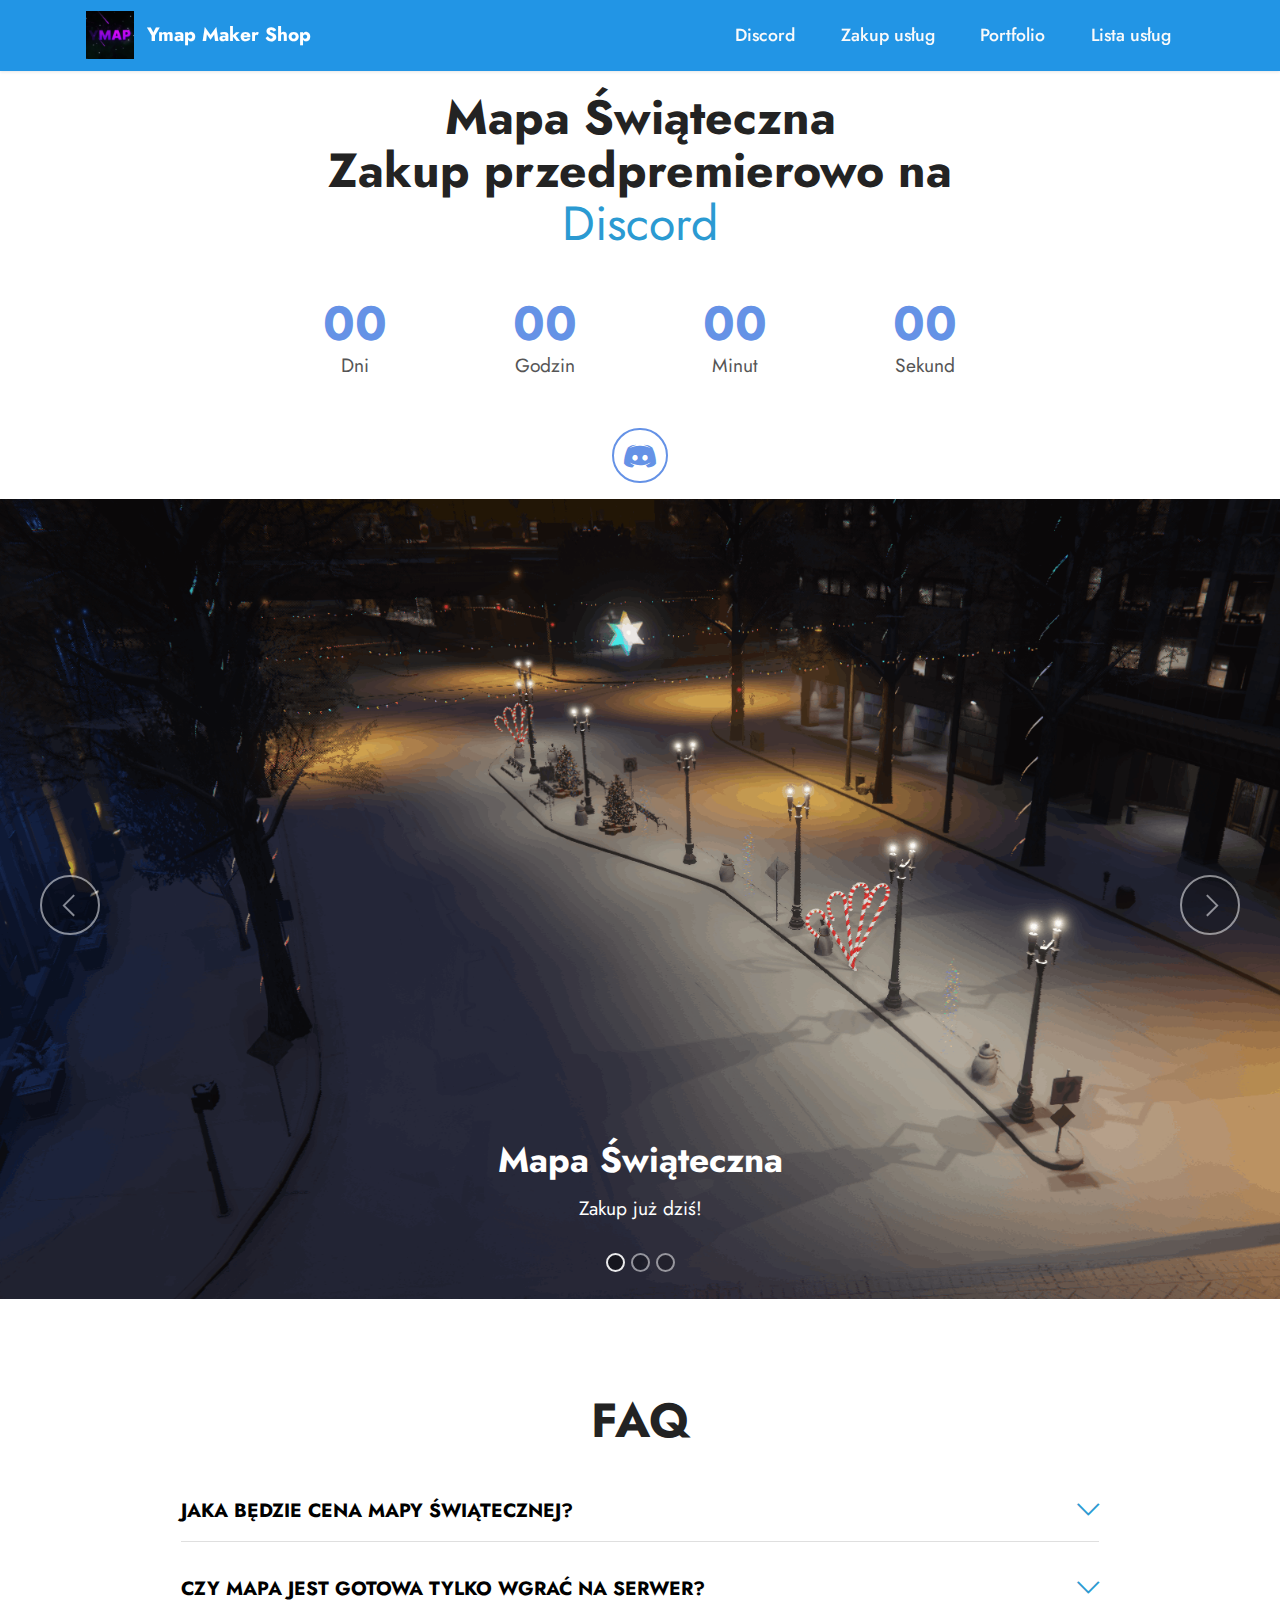
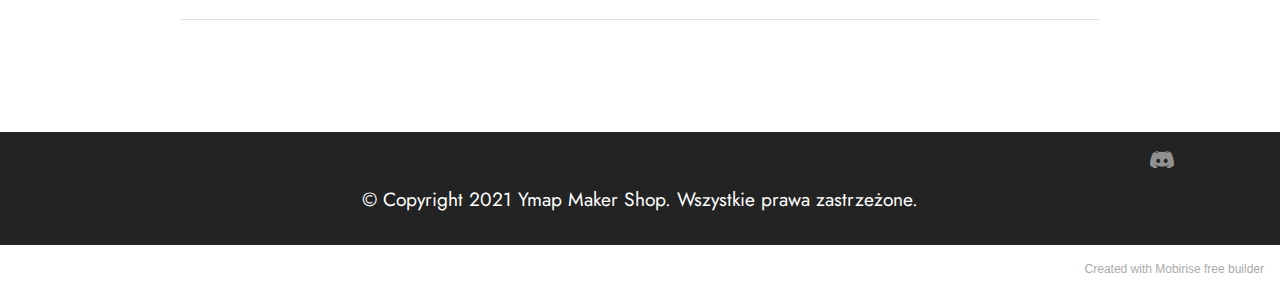
==== commit 07f2ad5f: "v.1.1" ====
--- a/index.html
+++ b/index.html
@@ -65,7 +65,7 @@
         <div class="row justify-content-center">
             <div class="col-lg-8">
                 <h3 class="mbr-section-title mb-5 align-center mbr-fonts-style display-2">
-                    <strong>Mapa Świąteczna</strong></h3>
+                    <strong>Mapa Świąteczna<br>Zakup przedpremierowo na <a href="https://discord.gg/8wjPsvHcmG" class="text-primary" target="_blank">Discord</a></strong></h3>
                 
                 <div class="countdown-cont align-center mb-5">
                     <div class="daysCountdown col-xs-3 col-sm-3 col-md-3" title="Dni"></div>
@@ -93,11 +93,11 @@
 
 <section data-bs-version="5.1" class="slider1 cid-sPdY5KWxrz" id="slider1-16">
     
-    <div class="carousel slide carousel-fade" id="sPefuNLKZF" data-ride="carousel" data-bs-ride="carousel" data-interval="3000" data-bs-interval="3000">
+    <div class="carousel slide carousel-fade" id="sPfwVkv1kg" data-ride="carousel" data-bs-ride="carousel" data-interval="3000" data-bs-interval="3000">
         <ol class="carousel-indicators">
-            <li data-slide-to="0" data-bs-slide-to="0" class="active" data-target="#sPefuNLKZF" data-bs-target="#sPefuNLKZF"></li>
-            <li data-slide-to="1" data-bs-slide-to="1" data-target="#sPefuNLKZF" data-bs-target="#sPefuNLKZF"></li>
-            <li data-slide-to="2" data-bs-slide-to="2" data-target="#sPefuNLKZF" data-bs-target="#sPefuNLKZF"></li>
+            <li data-slide-to="0" data-bs-slide-to="0" class="active" data-target="#sPfwVkv1kg" data-bs-target="#sPfwVkv1kg"></li>
+            <li data-slide-to="1" data-bs-slide-to="1" data-target="#sPfwVkv1kg" data-bs-target="#sPfwVkv1kg"></li>
+            <li data-slide-to="2" data-bs-slide-to="2" data-target="#sPfwVkv1kg" data-bs-target="#sPfwVkv1kg"></li>
         </ol>
         <div class="carousel-inner">
             
@@ -132,11 +132,11 @@
                 <a href="page1.html"><img class="d-block w-100" src="assets/images/swieta2-1293x668.png" data-slide-to="0" data-bs-slide-to="0"></a></div>
             </div>
         </div>
-        <a class="carousel-control carousel-control-prev" role="button" data-slide="prev" data-bs-slide="prev" href="#sPefuNLKZF">
+        <a class="carousel-control carousel-control-prev" role="button" data-slide="prev" data-bs-slide="prev" href="#sPfwVkv1kg">
             <span class="mobi-mbri mobi-mbri-arrow-prev" aria-hidden="true"></span>
             <span class="sr-only visually-hidden">Previous</span>
         </a>
-        <a class="carousel-control carousel-control-next" role="button" data-slide="next" data-bs-slide="next" href="#sPefuNLKZF">
+        <a class="carousel-control carousel-control-next" role="button" data-slide="next" data-bs-slide="next" href="#sPfwVkv1kg">
             <span class="mobi-mbri mobi-mbri-arrow-next" aria-hidden="true"></span>
             <span class="sr-only visually-hidden">Next</span>
         </a>
@@ -162,13 +162,13 @@
                     <div id="bootstrap-toggle" class="toggle-panel accordionStyles tab-content">
                         <div class="card mb-3">
                             <div class="card-header" role="tab" id="headingOne">
-                                <a role="button" class="collapsed panel-title text-black" data-toggle="collapse" data-bs-toggle="collapse" data-core="" href="#collapse1_8" aria-expanded="false" aria-controls="collapse1">
+                                <a role="button" class="collapsed panel-title text-black" data-toggle="collapse" data-bs-toggle="collapse" data-core="" href="#collapse1_2" aria-expanded="false" aria-controls="collapse1">
                                     <h6 class="panel-title-edit mbr-fonts-style mb-0 display-7"><strong>JAKA BĘDZIE CENA MAPY ŚWIĄTECZNEJ?</strong>
                                 </h6>
                                     <span class="sign mbr-iconfont mbri-arrow-down"></span>
                                 </a>
                             </div>
-                            <div id="collapse1_8" class="panel-collapse noScroll collapse" role="tabpanel" aria-labelledby="headingOne">
+                            <div id="collapse1_2" class="panel-collapse noScroll collapse" role="tabpanel" aria-labelledby="headingOne">
                                 <div class="panel-body">
                                     <p class="mbr-fonts-style panel-text display-7">Cena jeszcze nie jest ustalona ale przewidywana kwota to 50 - 110 zł.</p>
                                 </div>
@@ -176,13 +176,13 @@
                         </div>
                         <div class="card mb-3">
                             <div class="card-header" role="tab" id="headingTwo">
-                                <a role="button" class="collapsed panel-title text-black" data-toggle="collapse" data-bs-toggle="collapse" data-core="" href="#collapse2_8" aria-expanded="false" aria-controls="collapse2">
+                                <a role="button" class="collapsed panel-title text-black" data-toggle="collapse" data-bs-toggle="collapse" data-core="" href="#collapse2_2" aria-expanded="false" aria-controls="collapse2">
                                     <h6 class="panel-title-edit mbr-fonts-style mb-0 display-7"><strong>CZY MAPA JEST GOTOWA TYLKO WGRAĆ NA SERWER?</strong></h6>
                                     <span class="sign mbr-iconfont mbri-arrow-down"></span>
                                 </a>
 
                             </div>
-                            <div id="collapse2_8" class="panel-collapse noScroll collapse" role="tabpanel" aria-labelledby="headingTwo">
+                            <div id="collapse2_2" class="panel-collapse noScroll collapse" role="tabpanel" aria-labelledby="headingTwo">
                                 <div class="panel-body">
                                     <p class="mbr-fonts-style panel-text display-7">Tak, mapa będzie gotowa od razu na serwer Fivem, wystarczy tylko komendę w server.cfg</p>
                                 </div>
@@ -217,7 +217,7 @@
                     
                 <div class="soc-item">
                         <a href="https://discord.gg/8wjPsvHcmG" target="_blank">
-                            <span class="mbr-iconfont mbr-iconfont-social socicon-discord socicon"></span>
+                            <span class="mbr-iconfont mbr-iconfont-social socicon-discord socicon" style=""></span>
                         </a>
                     </div></div>
             </div>
@@ -226,7 +226,7 @@
             </div>
         </div>
     </div>
-</section><section style="background-color: #fff; font-family: -apple-system, BlinkMacSystemFont, 'Segoe UI', 'Roboto', 'Helvetica Neue', Arial, sans-serif; color:#aaa; font-size:12px; padding: 0; align-items: center; display: flex;"><a href="https://mobirise.site/z" style="flex: 1 1; height: 3rem; padding-left: 1rem;"></a><p style="flex: 0 0 auto; margin:0; padding-right:1rem;">Built with Mobirise <a href="https://mobirise.site/u" style="color:#aaa;">web</a> templates</p></section><script src="assets/bootstrap/js/bootstrap.bundle.min.js"></script>  <script src="assets/smoothscroll/smooth-scroll.js"></script>  <script src="assets/ytplayer/index.js"></script>  <script src="assets/countdown/countdown.js"></script>  <script src="assets/mbr-switch-arrow/mbr-switch-arrow.js"></script>  <script src="assets/dropdown/js/navbar-dropdown.js"></script>  <script src="assets/theme/js/script.js"></script>  
+</section><section style="background-color: #fff; font-family: -apple-system, BlinkMacSystemFont, 'Segoe UI', 'Roboto', 'Helvetica Neue', Arial, sans-serif; color:#aaa; font-size:12px; padding: 0; align-items: center; display: flex;"><a href="https://mobirise.site/a" style="flex: 1 1; height: 3rem; padding-left: 1rem;"></a><p style="flex: 0 0 auto; margin:0; padding-right:1rem;"><a href="https://mobirise.site/i" style="color:#aaa;">Created with Mobirise</a> free builder</p></section><script src="assets/bootstrap/js/bootstrap.bundle.min.js"></script>  <script src="assets/smoothscroll/smooth-scroll.js"></script>  <script src="assets/ytplayer/index.js"></script>  <script src="assets/countdown/countdown.js"></script>  <script src="assets/mbr-switch-arrow/mbr-switch-arrow.js"></script>  <script src="assets/dropdown/js/navbar-dropdown.js"></script>  <script src="assets/theme/js/script.js"></script>  
   
   
 </body>
--- a/assets/mobirise/css/mbr-additional.css
+++ b/assets/mobirise/css/mbr-additional.css
@@ -869,8 +869,8 @@
   color: #000000;
 }
 .cid-s48P1Icc8J {
-  padding-top: 2rem;
-  padding-bottom: 3rem;
+  padding-top: 1rem;
+  padding-bottom: 2rem;
   background-color: #232323;
 }
 .cid-s48P1Icc8J .row-links {
@@ -1729,8 +1729,8 @@
   }
 }
 .cid-sPdThzrJoy {
-  padding-top: 2rem;
-  padding-bottom: 3rem;
+  padding-top: 1rem;
+  padding-bottom: 2rem;
   background-color: #232323;
 }
 .cid-sPdThzrJoy .row-links {
@@ -2156,40 +2156,14 @@
     left: -1rem;
   }
 }
-.cid-sPdP6Vhw5I {
-  padding-top: 10rem;
-  padding-bottom: 10rem;
+.cid-sPfvQwnhZX {
+  padding-top: 5rem;
+  padding-bottom: 5rem;
   background-color: #ffffff;
 }
-.cid-sPdP6Vhw5I .mbr-overlay {
-  background-color: #ffffff;
-  opacity: 0.4;
-}
-.cid-sPdP6Vhw5I form.mbr-form {
-  border-radius: 10px;
-  background-color: #fafafa;
-}
-@media (min-width: 992px) {
-  .cid-sPdP6Vhw5I form.mbr-form {
-    padding: 2rem;
-  }
-}
-@media (max-width: 991px) {
-  .cid-sPdP6Vhw5I form.mbr-form {
-    padding: 1rem;
-  }
-}
-.cid-sPdP6Vhw5I form.mbr-form .mbr-section-btn {
-  text-align: center;
-  margin-bottom: 1.2rem;
-}
-.cid-sPdP6Vhw5I form.mbr-form .mbr-section-btn .btn {
-  width: 100%;
-  height: 100%;
-}
 .cid-s48P1Icc8J {
-  padding-top: 2rem;
-  padding-bottom: 3rem;
+  padding-top: 1rem;
+  padding-bottom: 2rem;
   background-color: #232323;
 }
 .cid-s48P1Icc8J .row-links {
@@ -2621,7 +2595,7 @@
   background-color: #ffffff;
 }
 .cid-sPe1nBBk9k .mbr-section-title {
-  color: #b3ee24;
+  color: #000000;
 }
 .cid-sPe1nBBk9k .mbr-section-subtitle {
   color: #b3ee24;
@@ -2633,7 +2607,7 @@
   background-color: #ffffff;
 }
 .cid-sPe25QQchf .mbr-section-title {
-  color: #b3ee24;
+  color: #000000;
 }
 .cid-sPe25QQchf .mbr-section-subtitle {
   color: #b3ee24;
@@ -2645,7 +2619,7 @@
   background-color: #ffffff;
 }
 .cid-sPe26miGUA .mbr-section-title {
-  color: #b3ee24;
+  color: #000000;
 }
 .cid-sPe26miGUA .mbr-section-subtitle {
   color: #b3ee24;
@@ -2657,7 +2631,7 @@
   background-color: #ffffff;
 }
 .cid-sPe26QdZps .mbr-section-title {
-  color: #b3ee24;
+  color: #000000;
 }
 .cid-sPe26QdZps .mbr-section-subtitle {
   color: #b3ee24;
@@ -2669,15 +2643,15 @@
   background-color: #ffffff;
 }
 .cid-sPe27lZmnC .mbr-section-title {
-  color: #b3ee24;
+  color: #000000;
 }
 .cid-sPe27lZmnC .mbr-section-subtitle {
   color: #b3ee24;
   text-align: center;
 }
 .cid-sPe0PDjnRO {
-  padding-top: 2rem;
-  padding-bottom: 3rem;
+  padding-top: 1rem;
+  padding-bottom: 2rem;
   background-color: #232323;
 }
 .cid-sPe0PDjnRO .row-links {
@@ -3109,11 +3083,11 @@
   background-color: #ffffff;
 }
 .cid-sPe6vhNNvj .mbr-section-subtitle {
-  color: #232323;
+  color: #4479d9;
 }
 .cid-sPdThzrJoy {
-  padding-top: 2rem;
-  padding-bottom: 3rem;
+  padding-top: 1rem;
+  padding-bottom: 2rem;
   background-color: #232323;
 }
 .cid-sPdThzrJoy .row-links {
--- a/assets/mobirise/css/mbr-additional.css
+++ b/assets/mobirise/css/mbr-additional.css
@@ -869,8 +869,8 @@
   color: #000000;
 }
 .cid-s48P1Icc8J {
-  padding-top: 2rem;
-  padding-bottom: 3rem;
+  padding-top: 1rem;
+  padding-bottom: 2rem;
   background-color: #232323;
 }
 .cid-s48P1Icc8J .row-links {
@@ -1729,8 +1729,8 @@
   }
 }
 .cid-sPdThzrJoy {
-  padding-top: 2rem;
-  padding-bottom: 3rem;
+  padding-top: 1rem;
+  padding-bottom: 2rem;
   background-color: #232323;
 }
 .cid-sPdThzrJoy .row-links {
@@ -2156,40 +2156,14 @@
     left: -1rem;
   }
 }
-.cid-sPdP6Vhw5I {
-  padding-top: 10rem;
-  padding-bottom: 10rem;
+.cid-sPfvQwnhZX {
+  padding-top: 5rem;
+  padding-bottom: 5rem;
   background-color: #ffffff;
 }
-.cid-sPdP6Vhw5I .mbr-overlay {
-  background-color: #ffffff;
-  opacity: 0.4;
-}
-.cid-sPdP6Vhw5I form.mbr-form {
-  border-radius: 10px;
-  background-color: #fafafa;
-}
-@media (min-width: 992px) {
-  .cid-sPdP6Vhw5I form.mbr-form {
-    padding: 2rem;
-  }
-}
-@media (max-width: 991px) {
-  .cid-sPdP6Vhw5I form.mbr-form {
-    padding: 1rem;
-  }
-}
-.cid-sPdP6Vhw5I form.mbr-form .mbr-section-btn {
-  text-align: center;
-  margin-bottom: 1.2rem;
-}
-.cid-sPdP6Vhw5I form.mbr-form .mbr-section-btn .btn {
-  width: 100%;
-  height: 100%;
-}
 .cid-s48P1Icc8J {
-  padding-top: 2rem;
-  padding-bottom: 3rem;
+  padding-top: 1rem;
+  padding-bottom: 2rem;
   background-color: #232323;
 }
 .cid-s48P1Icc8J .row-links {
@@ -2621,7 +2595,7 @@
   background-color: #ffffff;
 }
 .cid-sPe1nBBk9k .mbr-section-title {
-  color: #b3ee24;
+  color: #000000;
 }
 .cid-sPe1nBBk9k .mbr-section-subtitle {
   color: #b3ee24;
@@ -2633,7 +2607,7 @@
   background-color: #ffffff;
 }
 .cid-sPe25QQchf .mbr-section-title {
-  color: #b3ee24;
+  color: #000000;
 }
 .cid-sPe25QQchf .mbr-section-subtitle {
   color: #b3ee24;
@@ -2645,7 +2619,7 @@
   background-color: #ffffff;
 }
 .cid-sPe26miGUA .mbr-section-title {
-  color: #b3ee24;
+  color: #000000;
 }
 .cid-sPe26miGUA .mbr-section-subtitle {
   color: #b3ee24;
@@ -2657,7 +2631,7 @@
   background-color: #ffffff;
 }
 .cid-sPe26QdZps .mbr-section-title {
-  color: #b3ee24;
+  color: #000000;
 }
 .cid-sPe26QdZps .mbr-section-subtitle {
   color: #b3ee24;
@@ -2669,15 +2643,15 @@
   background-color: #ffffff;
 }
 .cid-sPe27lZmnC .mbr-section-title {
-  color: #b3ee24;
+  color: #000000;
 }
 .cid-sPe27lZmnC .mbr-section-subtitle {
   color: #b3ee24;
   text-align: center;
 }
 .cid-sPe0PDjnRO {
-  padding-top: 2rem;
-  padding-bottom: 3rem;
+  padding-top: 1rem;
+  padding-bottom: 2rem;
   background-color: #232323;
 }
 .cid-sPe0PDjnRO .row-links {
@@ -3109,11 +3083,11 @@
   background-color: #ffffff;
 }
 .cid-sPe6vhNNvj .mbr-section-subtitle {
-  color: #232323;
+  color: #4479d9;
 }
 .cid-sPdThzrJoy {
-  padding-top: 2rem;
-  padding-bottom: 3rem;
+  padding-top: 1rem;
+  padding-bottom: 2rem;
   background-color: #232323;
 }
 .cid-sPdThzrJoy .row-links {
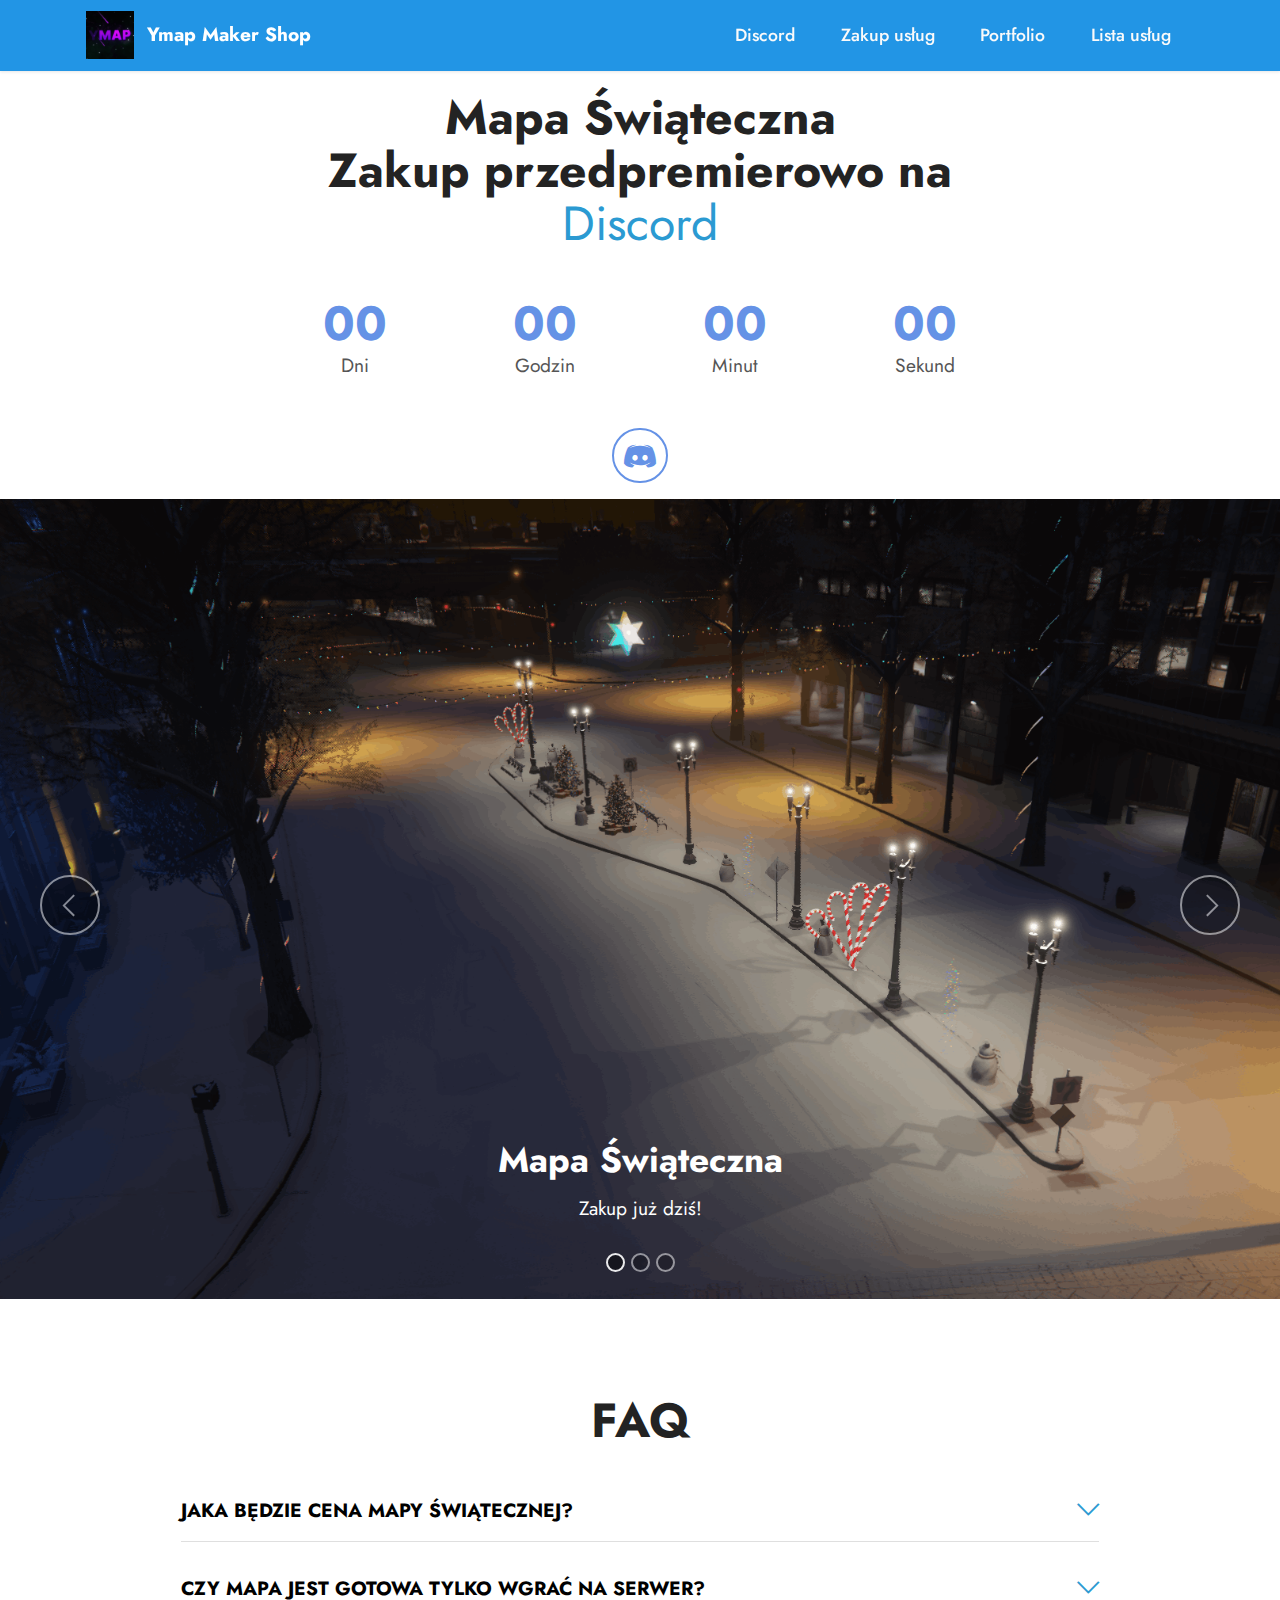
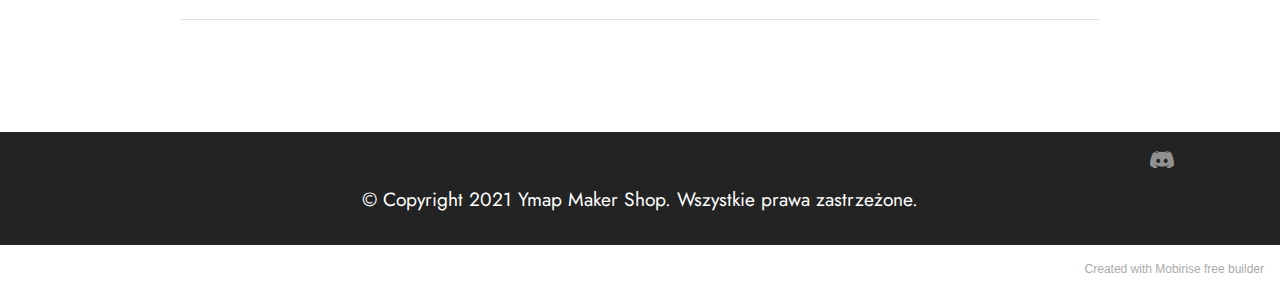
==== commit a401edad: "v.1.2" ====
--- a/index.html
+++ b/index.html
@@ -1,16 +1,16 @@
 <!DOCTYPE html>
 <html  >
 <head>
-  <!-- Site made with Mobirise Website Builder v5.5.2, https://mobirise.com -->
   <meta charset="UTF-8">
   <meta http-equiv="X-UA-Compatible" content="IE=edge">
   <meta name="generator" content="Mobirise v5.5.2, mobirise.com">
   <meta name="viewport" content="width=device-width, initial-scale=1, minimum-scale=1">
   <link rel="shortcut icon" href="assets/images/standard-2.gif" type="image/x-icon">
-  <meta name="description" content="">
-  
-  
-  <title>Główna</title>
+  <meta name="keywords" content="ymap, mapki, strona"/>
+  <meta name="description" content="Szukasz dobrze wykonanych modeli do Fivem? Zapraszam do nas!">
+  
+  
+  <title>Ymap</title>
   <link rel="stylesheet" href="assets/web/assets/mobirise-icons2/mobirise2.css">
   <link rel="stylesheet" href="assets/web/assets/mobirise-icons/mobirise-icons.css">
   <link rel="stylesheet" href="assets/bootstrap/css/bootstrap.min.css">
